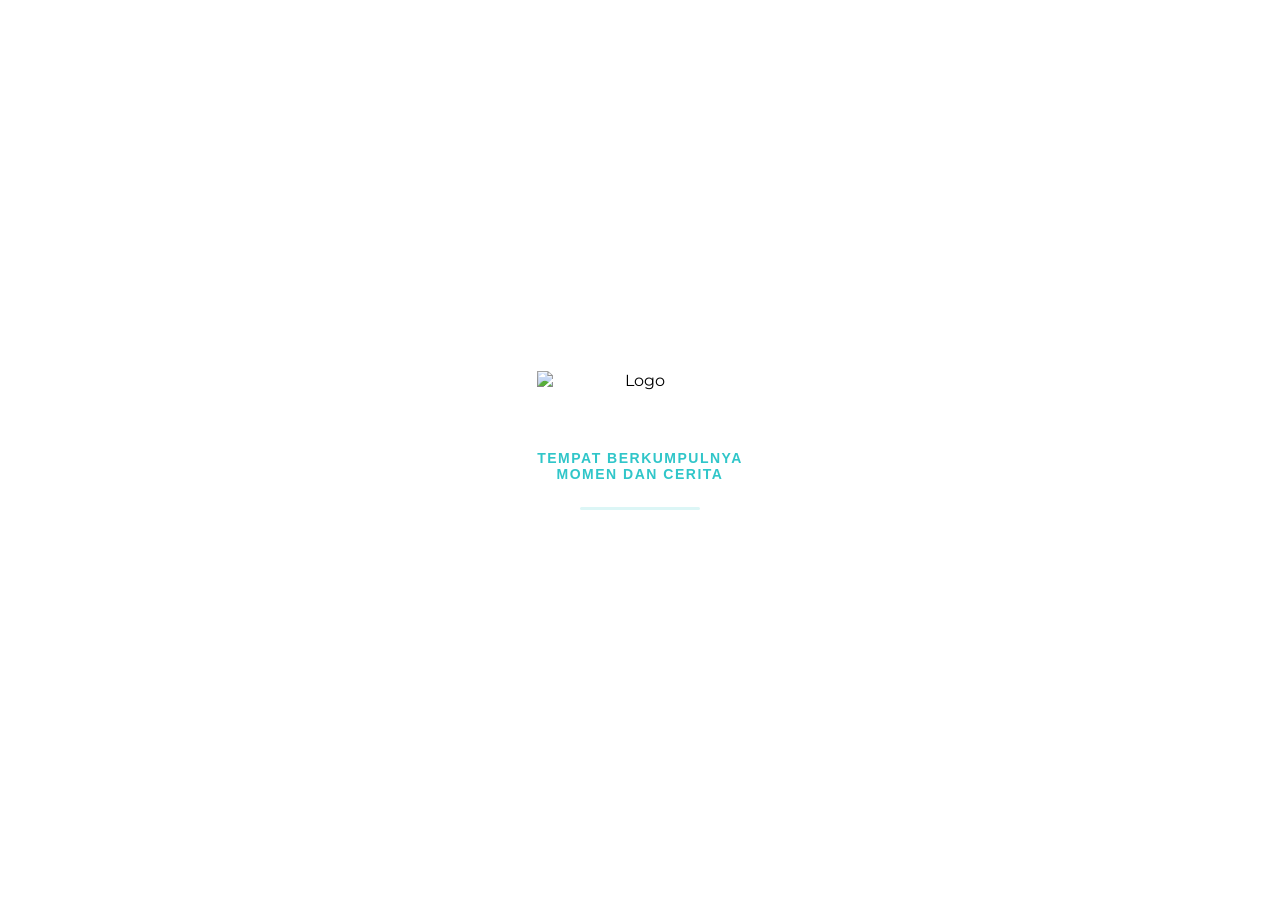
==== index.html @ 39c7d733 "Add files via upload" ====
<!DOCTYPE html>
<html lang="id">

<head>
    <meta charset="UTF-8">
    <meta name="viewport" content="width=device-width, initial-scale=1.0">
    <title>Undangan Fela & Rizki</title>

    <meta property="og:title" content="Undangan Fela & Rizki">
    <meta property="og:description" content="You're invited!">
    <meta property="og:image" content="https://res.cloudinary.com/dzuf3srww/image/upload/v1778579324/Thumbhnailfela-rizki_vogyvo.png">
    <meta property="og:image:type" content="image/png">
    <meta property="og:image:width" content="1000">
    <meta property="og:image:height" content="1000">
    <meta property="og:type" content="website">

    <link rel="preconnect" href="https://fonts.googleapis.com">
    <link rel="preconnect" href="https://fonts.gstatic.com" crossorigin>
    <link href="https://fonts.googleapis.com/css2?family=Great+Vibes&family=Montserrat:wght@300;400;500&display=swap" rel="stylesheet">
    <link rel="stylesheet" href="https://cdnjs.cloudflare.com/ajax/libs/font-awesome/6.5.1/css/all.min.css">
    <link rel="stylesheet" href="style.css">
</head>

<body>
    
    <div class="mobile-wrapper">
        <div id="page1" class="page">
    <div class="leaf leaf-top-left"></div>
    <div class="leaf leaf-top-right"></div>
    <div class="leaf leaf-bottom-left"></div>
    <div class="leaf leaf-bottom-right"></div>
    <div class="leaf leaf-side-left"></div>
    <div class="leaf leaf-side-right"></div>
    
    <div class="hero-section">
        <div class="image-overlay"></div>
        <img src="https://res.cloudinary.com/dzuf3srww/image/upload/f_auto,q_auto/v1777899580/Cover1_da0uc1.jpg" alt="Fela & Rizki" class="main-photo">
    </div>
    
    <div class="content-area">
        <p class="the-wedding">THE WEDDING OF</p>
        <h1 class="couple-name">Fela & Rizki</h1>
        <div class="guest-box">
            <p class="guest-prefix">Kepada Yth.</p>
            <h2 id="guest-name" class="guest-name">Tamu Undangan</h2>

        </div>
        <button class="btn-open" id="btn-open" onclick="bukaUndangan()">
            <span>Buka Undangan</span>
        </button>
    </div>
</div>

      <div id="page2" class="page hidden">
    <div class="inner-card">
        <div class="bunga-atas"></div>

        <div class="wedding-title">THE WEDDING OF</div>
        
        <div class="photo-circle">
            <img src="https://res.cloudinary.com/dzuf3srww/image/upload/f_auto,q_auto/v1777899566/IMG-20260503-WA0050_kv4f4k.jpg" alt="Foto Pasangan">
        </div>
        
        <h1 class="name-display">Fela & Rizki</h1>
        <p class="info-text">We invite you to celebrate our wedding</p>
        <p class="date-highlight">Minggu, 14 Juni 2026</p>
        
        <a href="https://calendar.google.com/calendar/render?action=TEMPLATE&text=Wedding+Fela+%26+Rizki&dates=20260614T090000/20260614T120000&details=Selamat+datang+di+pernikahan+Fela+%26+Rizki.+Kami+sangat+menantikan+kehadiran+Anda!" target="_blank" class="save-button">
            Save The Date
        </a>
    </div>
</div>

        
      <div id="page3" class="page hidden">
    <section class="mempelai-section">
        <div class="mempelai-container">
            
            <div class="bunga-corner-bottom"></div>
            
            <div class="mempelai-card">
                <span class="label-mempelai">The Bride</span> 
                
                <div class="image-wrapper">
                    <img src="https://res.cloudinary.com/dzuf3srww/image/upload/f_auto,q_auto/v1777899580/cewek_nbnjss.jpg" 
                         alt="Mempelai Wanita" 
                         class="profile-img cewek">
                </div>
                
                <h2 class="nama-mempelai">Fela Riski Ani</h2>
                <p class="orang-tua">
                    Putri ke-5 Bpk. Supoyo <br> 
                    & Ibu Ratmi
                </p>
            </div>

            <div class="divider-ampersand">&</div>

            <div class="mempelai-card">
                <span class="label-mempelai">The Groom</span>

                <div class="image-wrapper">
                    <img src="https://res.cloudinary.com/dzuf3srww/image/upload/f_auto,q_auto/v1777899574/Cowok_s7lxoy.jpg" 
                         alt="Mempelai Pria" 
                         class="profile-img cowok">
                </div>
                
                <h2 class="nama-mempelai">KLK. M. Susi Rizqi</h2>
                <p class="orang-tua">
                    Putra ke-5 Bpk. Raharjo <br> 
                    & Ibu Sri Sumini
                </p>
            </div>

        </div>
    </section>
</div>
<div id="page4" class="page hidden">
    <section class="quotes-section">
        <div class="quotes-container">
            
            <div class="quotes-decoration-top"></div>

            <div class="quotes-content animasi-scroll-quotes">
                <div class="basmalah">بِسْمِ اللَّهِ الرَّحْمَنِ الرَّحِيمِ</div>
                
                <p class="ayat-arab">
                    وَمِنْ آيَاتِهِ أَنْ خَلَقَ لَكُمْ مِنْ أَنْفُسِكُمْ أَزْوَاجًا لِتَسْكُنُوا إِلَيْهَا وَجَعَلَ بَيْنَكُمْ مَوَدَّةً وَرَحْمَةً ۚ إِنَّ فِي ذَٰلِكَ لَآيَاتٍ لِقَوْمٍ يَتَفَكَّرُونَ
                </p>

                <div class="divider-quotes"></div>

                <p class="arti-ayat">
                    "Dan di antara tanda-tanda (kebesaran)-Nya ialah Dia menciptakan pasangan-pasangan untukmu dari jenismu sendiri, agar kamu cenderung dan merasa tenteram kepadanya, dan Dia menjadikan di antaramu rasa kasih dan sayang. Sungguh, pada yang demikian itu benar-benar terdapat tanda-tanda (kebesaran Allah) bagi kaum yang berpikir."
                </p>

                <p class="surah-name">( QS. Ar-Rum: 21 )</p>
            </div>

            <div class="quotes-decoration-bottom"></div>
        </div>
    </section>
</div>

   <section id="page5" class="hidden">
    <div class="story-title">
        <h3>Our Journey</h3>
        <div class="divider-quotes"></div>
    </div>

    <div class="timeline">
        <div class="timeline-item left">
            <div class="timeline-content">
                <span class="story-date">The Beginning</span>
                <h4>Takdir & Perantara</h4>
                <p>Setiap pertemuan adalah bagian dari takdir. Melalui perantara teman dan keluarga, kami dipertemukan. Siapa sangka, perkenalan sederhana itu menjadi awal dari kisah cinta kami.</p>
            </div>
        </div>

        <div class="timeline-item right">
            <div class="timeline-content">
                <span class="story-date">The Space</span>
                <h4>Menata Hati</h4>
                <p>Kami pernah saling menjauh. Bukan karena hilang rasa, tapi karena ingin memperbaiki diri, menata hati, dan memastikan bahwa apa yang kami jalani bukan sekadar keinginan, melainkan kesiapan.</p>
            </div>
        </div>

        <div class="timeline-item left">
            <div class="timeline-content">
                <span class="story-date">The Reunion</span>
                <h4>Cara yang Tenang</h4>
                <p>Allah kembali mendekatkan kami dengan cara yang lebih tenang, lebih dewasa, dan lebih pasti. Kami memahami, bahwa cinta yang baik bukan yang tergesa-gesa, melainkan yang dipersiapkan dengan kesungguhan.</p>
            </div>
        </div>

        <div class="timeline-item right">
            <div class="timeline-content">
                <span class="story-date">The Commitment</span>
                <h4>Niat & Ibadah</h4>
                <p>Hari ini, kami memilih melangkah dengan niat serius. Mengikat tanggung jawab dalam janji suci. Semoga ini menjadi awal ibadah panjang dalam ridha Allah SWT hingga di akhirat kelak.</p>
            </div>
        </div>
    </div>
</section>
<section id="page6" class="hidden">
    <div class="std-card">
        
        <div class="std-top-content">
            <h3 class="std-title">Save The Date</h3>
            <div id="countdown" class="countdown-wrapper">
                <div class="timer-box">
                    <span id="days">00</span>
                    <small>Hari</small>
                </div>
                <div class="timer-box">
                    <span id="hours">00</span>
                    <small>Jam</small>
                </div>
                <div class="timer-box">
                    <span id="minutes">00</span>
                    <small>Menit</small>
                </div>
                <div class="timer-box">
                    <span id="seconds">00</span>
                    <small>Detik</small>
                </div>
            </div>
            <p class="std-date">Minggu, 14 Juni 2026</p>
        </div>

        <div class="std-photo-area">
            <div class="flower-decor f-left"></div>
            <div class="photo-border">
                <img src="https://res.cloudinary.com/dzuf3srww/image/upload/f_auto,q_auto/v1777899582/Akad_pm5vq5.jpg" alt="Wedding Photo">
            </div>
            <div class="flower-decor f-right"></div>
        </div>

        <div class="std-location">
            <h4>Akad Nikah</h4>
          <p><strong>GOR LISANA (Bpk. H. Wiryono) </strong><br>
Desa Kalibakung RT.04/RW.03, Kec.Balapulang, Kab.Tegal, Prov.Jateng</p>

<a href="https://maps.app.goo.gl/XLvAwMn6N3bp2zP89" target="_blank" class="btn-maps">
    Google Maps
</a>


        </div>

    </div>
</section>

<section id="page7" class="page hidden">
    <img src="https://res.cloudinary.com/dzuf3srww/image/upload/q_auto,f_auto/v1777904856/Bunga_daun_pojokan_h3ojpa.png" class="leaf-ornament top-right" alt="ornamen">
    <img src="https://res.cloudinary.com/dzuf3srww/image/upload/q_auto,f_auto/v1777904856/Bunga_daun_pojokan_h3ojpa.png" class="leaf-ornament bottom-left" alt="ornamen">

    <div class="gallery-container">
        <h2 class="gallery-title">Our Gallery</h2>
        
        <div class="gallery-grid">
            <div class="gallery-item">
                <img src="https://res.cloudinary.com/dzuf3srww/image/upload/f_auto,q_auto/v1777899566/IMG-20260503-WA0050_kv4f4k.jpg" alt="Foto 1">
            </div>
            <div class="gallery-item">
                <img src="https://res.cloudinary.com/dzuf3srww/image/upload/f_auto,q_auto/v1777899566/IMG-20260503-WA0043_sqkg1l.jpg" alt="Foto 2">
            </div>
            <div class="gallery-item">
                <img src="https://res.cloudinary.com/dzuf3srww/image/upload/f_auto,q_auto/v1777899568/IMG-20260503-WA0047_qhsqhp.jpg" alt="Foto 3">
            </div>
            <div class="gallery-item">
                <img src="https://res.cloudinary.com/dzuf3srww/image/upload/f_auto,q_auto/v1777899576/IMG-20260503-WA0044_nhnygq.jpg" alt="Foto 4">
            </div>
            <div class="gallery-item">
                <img src="https://res.cloudinary.com/dzuf3srww/image/upload/f_auto,q_auto/v1777899574/galeri_gwzecg.jpg" alt="Foto 5">
            </div>
            <div class="gallery-item">
                <img src="https://res.cloudinary.com/dzuf3srww/image/upload/f_auto,q_auto/v1777899570/IMG-20260503-WA0049_esy6he.jpg" alt="Foto 6">
            </div>
            <div class="gallery-item">
                <img src="https://res.cloudinary.com/dzuf3srww/image/upload/f_auto,q_auto/v1777899580/Gallery_2_ynvijr.jpg" alt="Foto 7">
            </div>
            <div class="gallery-item">
                <img src="https://res.cloudinary.com/dzuf3srww/image/upload/f_auto,q_auto/v1777899582/Akad_pm5vq5.jpg" alt="Foto 8">
            </div>
        </div>
    </div>
</section>
<!-- Halaman 8: Wedding Gift -->
<section id="page8" class="hidden"> 
    <div class="gift-container">
        <h2 class="gift-title">Wedding Gift</h2>
        <p class="gift-subtitle">Doa restu Anda merupakan karunia terindah bagi kami. Namun jika Anda ingin memberikan tanda kasih, Anda dapat mengirimkannya melalui:</p>

        <div class="gift-card animasi-gift">
            <!-- Logo Bank Mandiri -->
            <img src="https://upload.wikimedia.org/wikipedia/commons/a/ad/Bank_Mandiri_logo_2016.svg" alt="Logo Mandiri" class="bank-logo">
            
            <div class="bank-label">BANK MANDIRI</div>
            <div class="account-details">
                <!-- ID norek pastikan hanya berisi angka untuk memudahkan copy -->
                <p class="account-number" id="norek">1320021168217</p>
                <p class="account-holder">an. FELA RISKI ANI</p>
            </div>
            <button class="copy-button" onclick="copyNorek()">
                <span>Salin Nomor Rekening</span>
            </button>
        </div>
    </div>
</section>

<!-- PAGE 9: UCAPAN & DOA -->
<section id="page9" class="wish-section hidden">
    <div class="container">
        <h2 class="title" style="font-family: 'Playfair Display', serif;">Ucapan & Doa</h2>
        <p class="subtitle">Berikan doa restu Anda bagi kedua mempelai</p>

        <!-- STATISTIK KEHADIRAN -->
        <div class="wish-stats">
            <div class="stat-item animasi-scroll">
                <span id="total-pesan">0</span>
                <p>Pesan</p>
            </div>
            <div class="stat-item animasi-scroll">
                <span id="total-hadir">0</span>
                <p>Hadir</p>
            </div>
            <div class="stat-item animasi-scroll">
                <span id="total-absen">0</span>
                <p>Absen</p>
            </div>
        </div>

        <!-- FORM INPUT -->
        <div class="wish-form animasi-scroll">
            <div class="input-group">
                <input type="text" id="nama" placeholder="Nama Anda" required>
            </div>
            
            <div class="input-group">
                <select id="status-kehadiran" class="select-kehadiran">
                    <option value="" disabled selected>Konfirmasi Kehadiran</option>
                    <option value="Hadir">Hadir</option>
                    <option value="Tidak Hadir">Tidak Hadir</option>
                </select>
            </div>

            <div class="input-group">
                <textarea id="pesan" rows="4" placeholder="Tulis ucapan & doa..." required></textarea>
            </div>

            <button id="btnKirim" onclick="kirimUcapan()" class="btn-primary">
                Kirim Ucapan
            </button>
        </div>

        <!-- CONTAINER DAFTAR PESAN -->
        <div id="wish-container" class="wish-list animasi-scroll">
            <!-- Pesan dari Firebase akan di-render di sini -->
            <div class="loading">Memuat ucapan...</div>
        </div>
    </div>
</section>

<section id="page10" class="hidden">
    <div class="page-container">
        <!-- Elemen Dekoratif Atas -->
        <div class="top-ornament">
            <div class="line"></div>
            <span class="leaf-icon">❦</span>
            <div class="line"></div>
        </div>


        <!-- Frame Foto Polaroid -->
        <div class="photo-wrapper">
            <div class="photo-frame">
                <img src="https://res.cloudinary.com/dzuf3srww/image/upload/f_auto,q_auto/v1777899566/IMG-20260503-WA0050_kv4f4k.jpg" alt="Fela & Rizki">
            </div>
        </div>

        <div class="content-section">
            <h1 class="font-aesthetic title-closing">Terima Kasih</h1>
            
            <div class="message">
                <p>Merupakan suatu kehormatan dan kebahagiaan bagi kami sekeluarga, apabila Bapak/Ibu/Saudara/i berkenan hadir dan memberikan doa restu.</p>
                <p class="closing-quote">"Sampai jumpa di hari bahagia kami."</p>
            </div>

            <div class="final-signature">
                <p>Kami yang berbahagia,</p>
                <p class="couple-names">Fela & Rizki</p>
            </div>
        </div>
    </div>
</section>
<section id="page11" class="hidden">
    <div class="hero-wrapper">
        <div class="bg-slider-hero">
            <div class="bg-slide" style="background-image: url('https://res.cloudinary.com/dzuf3srww/image/upload/f_auto,q_auto/v1777899580/Cover1_da0uc1.jpg');"></div>
            <div class="bg-slide" style="background-image: url('https://res.cloudinary.com/dzuf3srww/image/upload/f_auto,q_auto/v1777899582/Akad_pm5vq5.jpg');"></div>
            <div class="bg-slide" style="background-image: url('https://res.cloudinary.com/dzuf3srww/image/upload/f_auto,q_auto/v1777899580/Gallery_2_ynvijr.jpg');"></div>
            <div class="bg-slide" style="background-image: url('https://res.cloudinary.com/dzuf3srww/image/upload/f_auto,q_auto/v1777899574/galeri_gwzecg.jpg');"></div>
            <div class="bg-slide" style="background-image: url('https://res.cloudinary.com/dzuf3srww/image/upload/f_auto,q_auto/v1777899570/IMG-20260503-WA0049_esy6he.jpg');"></div>
        </div>

        <div class="hero-overlay"></div>

        <div class="hero-content">
            <div class="logo-box-new">
                <img src="https://res.cloudinary.com/dzuf3srww/image/upload/v1778567591/2_20260419_170516_0001-removebg-preview_rxs6sb.png" alt="Ruang Temu">
            </div>

            <h1 class="brand-name">RUANG TEMU</h1>
            <p class="brand-sub">Invitation Design</p>

            <p class="brand-description">
                Ciptakan momen tak terlupakan dengan undangan digital yang elegan dan personal.
            </p>

            <div class="voucher-box" onclick="copyVoucher()">
                <small>KODE PROMO DISKON 10%</small>
                <div class="code">TEMUBAHAGIA</div>
                <p class="hint">KLIK UNTUK SALIN KODE</p>
            </div>

            <a href="https://wa.me/6285624359925?text=Assalamu%27alaikum%20Kak%2C%20saya%20tertarik%20untuk%20memesan%20undangannya.%20Bisa%20bantu%20jelaskan%20prosedur%20dan%20pricelist-nya%3F" class="cta-button" target="_blank">Pesan Undangan</a>

            <div class="social-links">
                <a href="https://www.instagram.com/ruangtemu.design" target="_blank"><i class="fa-brands fa-instagram"></i></a>
                <a href="https://www.tiktok.com/@ruangtemu.design" target="_blank"><i class="fa-brands fa-tiktok"></i></a>
                <a href="https://wa.me/6285624359925?text=Assalamu%27alaikum%20Kak%2C%20saya%20tertarik%20untuk%20memesan%20undangannya.%20Bisa%20bantu%20jelaskan%20prosedur%20dan%20pricelist-nya%3F" target="_blank"><i class="fa-brands fa-whatsapp"></i></a>
            </div>
        </div>
    </div>
</section>
<div id="preloader">
    <div class="loader-content">
        <img src="https://res.cloudinary.com/dzuf3srww/image/upload/v1778567591/2_20260419_170516_0001-removebg-preview_rxs6sb.png" alt="Logo" class="loader-logo">
        
        <p class="loader-text">Tempat berkumpulnya<br> momen dan cerita</p>
        
        <div class="loader-line"></div>
    </div>
</div>

    <video id="bg-video" playsinline preload="auto" style="display:none;" src="https://res.cloudinary.com/dzuf3srww/video/upload/f_auto,q_auto/v1778135599/Shane_Filan_-_Beautiful_In_White_Official_Video_p9xwme.mp4"></video>
    
        <!-- Pastikan type="module" karena kita pakai Firebase Import di JS -->
    <script type="module" src="script.js"></script>

    
</body>

</html>
---- style.css ----
@import url('https://fonts.googleapis.com/css2?family=Great+Vibes&family=Playfair+Display:wght@700&display=swap');

:root {
    --soft-brown: #8e7366;
    --dark-text: #5d4a41;
    --bg-color: #f9f6f2;
}

* {
    margin: 0;
    padding: 0;
    box-sizing: border-box;
}

body {
    background-color: #1a1a1a;
    font-family: 'Montserrat', sans-serif;
    display: flex;
    justify-content: center;
    /* align-items dihapus agar halaman panjang tidak terpotong di tengah */
    min-height: 100dvh; 
    overflow-x: hidden;
}

.mobile-wrapper {
    width: 100%;
    max-width: 450px;
    background-color: var(--bg-color);
    overflow-y: hidden; 
    overflow-x: hidden;
    position: relative;
    min-height: 100dvh;
}

/* Class tambahan yang dipicu JS */
.mobile-wrapper.unlocked {
    overflow-y: auto; 
}

.page {
    position: relative;
    width: 100%;
    min-height: 100dvh;
    display: flex;
    flex-direction: column;
    z-index: 10;
    background-color: var(--bg-color);
}

.hidden {
    display: none !important;
}

/* --- TATA LETAK BUNGA (FIXED POJOK) --- */

#page1::before, #page1::after, 
.content-area::before, .content-area::after {
    content: '';
    position: absolute;
    width: 160px; 
    height: 160px;
    background-image: url('https://res.cloudinary.com/dzuf3srww/image/upload/q_auto,f_auto/v1777904856/Bunga_daun_pojokan_h3ojpa.png');
    background-size: contain;
    background-repeat: no-repeat;
    z-index: 1000;
    pointer-events: none;
    opacity: 0; 
    animation-duration: 1.5s, 5s; 
    animation-timing-function: ease-out, ease-in-out;
    animation-iteration-count: 1, infinite; 
    animation-fill-mode: forwards;
}

#page1 { position: relative; }
.content-area { position: relative; }

#page1::before {
    top: -30px; left: -30px;
    transform: rotate(280deg);
    animation-name: fadeInOnly, swayTL;
}
#page1::after {
    top: -30px; right: -30px;
    transform: scaleX(-1) rotate(280deg);
    animation-name: fadeInOnly, swayTR;
}
.content-area::before {
    bottom: -30px; left: -30px;
    transform: scaleY(-1) rotate(280deg);
    animation-name: fadeInOnly, swayBL;
}
.content-area::after {
    bottom: -30px; right: -30px;
    transform: scale(-1) rotate(280deg);
    animation-name: fadeInOnly, swayBR;
}

/* --- KEYFRAME ANIMASI --- */

@keyframes fadeInOnly {
    from { opacity: 0; }
    to { opacity: 1; }
}

@keyframes swayTL {
    0%, 100% { transform: rotate(280deg); }
    50% { transform: rotate(274deg); }
}

@keyframes swayTR {
    0%, 100% { transform: scaleX(-1) rotate(280deg); }
    50% { transform: scaleX(-1) rotate(274deg); }
}

@keyframes swayBL {
    0%, 100% { transform: scaleY(-1) rotate(280deg); }
    50% { transform: scaleY(-1) rotate(274deg); }
}

@keyframes swayBR {
    0%, 100% { transform: scaleX(-1) scaleY(-1) rotate(280deg); }
    50% { transform: scaleX(-1) scaleY(-1) rotate(274deg); }
}

/* --- LAYOUT FOTO & KONTEN --- */
.hero-section {
    position: relative;
    width: 100%;
    height: 50dvh; 
    flex-shrink: 0; 
}

.main-photo {
    width: 100%;
    height: 100%;
    object-fit: cover;
    object-position: center 20%; 
}

.image-overlay {
    position: absolute;
    bottom: -2px; 
    left: 0;
    width: 100%;
    height: 40%;
    background: linear-gradient(to bottom, rgba(249,246,242,0), rgba(249,246,242,1));
    z-index: 2;
}

.content-area {
    position: relative;
    z-index: 5;
    text-align: center;
    padding: 20px;
    margin-top: -30px; 
    display: flex;
    flex-direction: column;
    align-items: center;
    justify-content: center;
    flex-grow: 1;
}

.the-wedding {
    font-size: 0.7rem;
    letter-spacing: 1px;
    color: var(--dark-text);
    margin-bottom: 19px;
    text-transform: uppercase;
}

.couple-name {
    font-family: 'Great Vibes', cursive;
    font-size: clamp(35px, 9vw, 50px);
    color: var(--soft-brown);
    margin-bottom: 20px;
    line-height: 1.2;
    text-align: center;
    width: 100%;
    position: relative;
    left: -5px;
}
.guest-box { margin-bottom: 25px; position: relative; top: 0px; }
.guest-name { 
    font-size: 1.4rem; 
    color: var(--dark-text); 
    font-weight: 600;
    position: relative;
    top: 8px;
}

/* --- TOMBOL --- */
.btn-open {
    --skala: 0.8; 
    display: inline-flex;
    align-items: center;
    gap: calc(12px * var(--skala));
    padding: calc(12px * var(--skala)) calc(35px * var(--skala));
    font-size: calc(16px * var(--skala));
    border-radius: calc(50px * var(--skala));
    background-color: #5d4a41; 
    color: #fdfdf5; 
    border: none;
    font-family: 'Montserrat', sans-serif;
    font-weight: 500;
    cursor: pointer;
    transition: all 0.3s ease;
    box-shadow: 0 8px 15px rgba(0,0,0,0.15);
    z-index: 1001;
}

.btn-open:hover {
    background-color: #4a3b34;
}

.icon-envelope {
    width: calc(24px * var(--skala));   
    height: calc(18px * var(--skala));
    color: inherit; 
}


/* --- ANIMASI TOMBOL HILANG (GANTI JADI SATU BLOK INI SAJA) --- */
.btn-open.fade-out {
    opacity: 0 !important;
    pointer-events: none !important;
    transition: opacity 0.5s ease !important;
    animation: none !important; 
}

/* --- ANIMASI MASUK --- */

@keyframes fadeInUp {
    from {
        opacity: 0;
        transform: translateY(20px);
    }
    to {
        opacity: 1;
        transform: translateY(0);
    }
}

.the-wedding {
    opacity: 0;
    animation: fadeInUp 1s ease-out 0.3s forwards;
}

.couple-name {
    opacity: 0;
    animation: fadeInUp 1s ease-out 0.6s forwards;
}

.guest-box {
    opacity: 0;
    animation: fadeInUp 1s ease-out 0.9s forwards;
}

.btn-open {
    opacity: 0;
    animation: fadeInUp 1s ease-out 1.2s forwards;
}

/* --- HALAMAN 2 --- */

#page2 {
    width: 100%;
    min-height: 100vh;
    display: flex;
    justify-content: center;
    align-items: center;
    background-color: #f4ece6; 
    padding: 20px;
}

.inner-card, .inner-card h1, .inner-card p, .photo-circle, .wedding-title, .date-highlight, .save-button {
    opacity: 0;
}

.tampilkan-animasi .inner-card { animation: fadeInUp 2s ease-out forwards; }
.tampilkan-animasi .photo-circle { animation: fadeInUp 1.5s ease-out 0.4s forwards; }
.tampilkan-animasi .wedding-title { animation: fadeInUp 1.5s ease-out 0.6s forwards; }
.tampilkan-animasi .inner-card h1 { animation: fadeInUp 1.5s ease-out 0.8s forwards; }
.tampilkan-animasi .inner-card p { animation: fadeInUp 1.5s ease-out 1.2s forwards; }
.tampilkan-animasi .date-highlight { animation: fadeInUp 1.5s ease-out 1.4s forwards; }
.tampilkan-animasi .save-button { animation: fadeInUp 1.5s ease-out 1.8s forwards; }

.inner-card {
    background-color: #fcf9f5;
    background-image: 
        radial-gradient(circle at 0% 0%, rgba(210, 180, 160, 0.2) 0%, transparent 50%),
        radial-gradient(circle at 100% 100%, rgba(210, 180, 160, 0.2) 0%, transparent 50%);
    border-radius: 20px;
    padding: 60px 25px;
    box-shadow: 0 15px 35px rgba(0, 0, 0, 0.05);
    text-align: center;
    position: relative;
    overflow: hidden;
    width: 100%;
    max-width: 350px;
    z-index: 1;
}

.inner-card h1 { 
    font-family: 'Great Vibes', cursive;
    font-size: 38px;
    font-weight: 400;
    color: #5a4a42;
    margin: 25px 0 10px 0;
}

.inner-card p {
    font-family: 'Montserrat', sans-serif;
    font-size: 13px;
    color: #8d7567;
    letter-spacing: 1px;
    margin-bottom: 20px;
}

.photo-circle {
    width: 180px;
    height: 180px;
    margin: 0 auto;
    border-radius: 50%;
    border: 1px solid #d4c1b0;
    padding: 7px;
    display: flex;
    justify-content: center;
    align-items: center;
}

.photo-circle img {
    width: 100%;
    height: 100%;
    border-radius: 50%;
    object-fit: cover;
    object-position: center 20%;
}

.wedding-title {
    font-family: 'Montserrat', sans-serif;
    font-size: 11px;
    font-weight: 500;
    color: #5a4a42;
    letter-spacing: 4px;
    text-transform: uppercase;
    margin-top: 20px;
    margin-bottom: 20px;
}

.date-highlight {
    font-family: 'Montserrat', sans-serif;
    font-size: 18px;
    font-weight: 600;
    color: #5a4a42;
    letter-spacing: 2px;
    margin: 15px 0;
    text-transform: uppercase;
    display: block;
}

.save-button {
    display: inline-block;
    background-color: #bfa895;
    color: white;
    padding: 12px 30px;
    border-radius: 30px;
    text-decoration: none;
    font-size: 12px;
    font-weight: 600;
    transition: 0.3s;
    border: none;
    cursor: pointer;
}

/* BUNGA PAGE 2 */
.bunga-atas::before, .bunga-atas::after, .inner-card::before, .inner-card::after {
    content: '';
    position: absolute;
    width: 160px;
    height: 160px;
    background-image: url('https://res.cloudinary.com/dzuf3srww/image/upload/q_auto,f_auto/v1777904856/Bunga_daun_pojokan_h3ojpa.png');
    background-size: contain;
    background-repeat: no-repeat;
    pointer-events: none;
    z-index: 20;
}

.bunga-atas::before { top: -30px; left: -40px; transform: scaleY(-1) rotate(185deg); animation: swayAtasKiri 5s infinite ease-in-out; }
.bunga-atas::after { top: -30px; right: -40px; transform: scale(-1) rotate(185deg); animation: swayAtasKanan 5s infinite ease-in-out; }
.inner-card::before { bottom: -30px; left: -40px; transform: scaleY(-1) rotate(260deg); animation: swayBawahKiri 5s infinite ease-in-out; }
.inner-card::after { bottom: -30px; right: -40px; transform: scale(-1) rotate(260deg); animation: swayBawahKanan 5s infinite ease-in-out; }

.tampilkan-animasi .bunga-atas { opacity: 1; transition: opacity 2s ease-out 0.2s; }
.bunga-atas { opacity: 0; }

@keyframes swayAtasKiri { 0%, 100% { transform: scaleY(-1) rotate(185deg); } 50% { transform: scaleY(-1) rotate(190deg) translateY(5px); } }
@keyframes swayAtasKanan { 0%, 100% { transform: scale(-1) rotate(185deg); } 50% { transform: scale(-1) rotate(190deg) translateY(5px); } }
@keyframes swayBawahKiri { 0%, 100% { transform: scaleY(-1) rotate(260deg); } 50% { transform: scaleY(-1) rotate(265deg) translateY(-5px); } }
@keyframes swayBawahKanan { 0%, 100% { transform: scale(-1) rotate(260deg); } 50% { transform: scale(-1) rotate(265deg) translateY(-5px); } }
/* --- HALAMAN 3 --- */

#page3 {
    position: relative;
    width: 100%;
    min-height: 100dvh;
    display: flex;
    flex-direction: column;
    background-color: #fdfaf7;
    z-index: 5;
    overflow: visible;
}


.mempelai-section {
    width: 100%;
    padding: 60px 20px 40px;
    display: flex;
    justify-content: center;
    align-items: flex-start;
}
.label-mempelai {
    font-family: 'Great Vibes', cursive;
    /* Menggunakan Deep Mocha agar elegan dan menyatu dengan tema */
    color: #5d4a41;
    text-shadow: none;
    font-size: 2.2rem;
    font-weight: 400;
    text-align: center;
    display: block;
    width: 100%;
    margin: 15px auto 0px auto;
    /* Margin bawah dinolkan supaya lebih rapat dengan nama */
    letter-spacing: 1px;
}
.mempelai-card {
    display: flex;
    flex-direction: column;
    align-items: center;
    text-align: center;
}

/* --- WADAH HALAMAN 3 --- */
.mempelai-container {
    background: #ffffff; /* Ini yang membuat wadah putih muncul */
    padding: 50px 25px;
    border-radius: 30px;
    width: 100%;
    max-width: 400px;
    text-align: center;
    /* Shadow agar terlihat melayang di atas background krem */
    box-shadow: 0 10px 30px rgba(166, 139, 119, 0.08); 
    border: 1px solid rgba(166, 139, 119, 0.12);
    position: relative;
    margin: 0 auto;
    overflow: visible !important; /* Penting agar bunga pojok tidak terpotong */
}
 
/* Memastikan elemen di dalamnya tidak meluber */
.mempelai-section {
    width: 100%;
    padding: 40px 20px;
    display: flex;
    justify-content: center;
    align-items: center;
    background-color: #fdfaf7; /* Warna dasar halaman */
}

/* Tambahan: Styling untuk Icon Instagram jika kamu pakai FontAwesome */
.social-icon {
    color: #8e7366;
    font-size: 1.2rem;
    text-decoration: none;
    margin-top: 5px;
    transition: 0.3s;
    display: inline-block;
}

.social-icon:hover {
    color: #5d4a41;
}

.image-wrapper {
    position: relative;
    width: 240px;
    height: 320px;
    margin: 30px auto;
    padding: 10px;
    border: 2px solid #d4b99a;
    border-radius: 120px 120px 25px 25px;
    z-index: 2;
    background: white;
}

.profile-img {
    width: 100% !important;
    height: 100% !important;
    object-fit: cover !important;
    border-radius: 110px 110px 20px 20px;
    border: 4px solid white;
    box-shadow: 0 5px 15px rgba(0, 0, 0, 0.1);
    display: block;
}

.profile-img.cewek { object-position: center 10% !important; }
.profile-img.cowok { object-position: center 20% !important; }

.nama-mempelai {
    font-family: 'Cinzel', serif;
    font-size: 1.5rem;
    font-weight: 700;
    color: #8e7366;
    letter-spacing: 3px;
    /* Jarak antar huruf diperlebar agar terlihat mahal */
    text-align: center;
}
.orang-tua {
    font-family: 'Montserrat', sans-serif;
    font-size: 0.9rem;
    color: #7a6a5e;
    line-height: 1.5;
    margin-bottom: 20px;
    text-align: center;
}

.divider-ampersand {
    font-family: 'Great Vibes', cursive;
    font-size: 2.5rem;
    color: #a68b77;
    margin: 40px 0;
    text-align: center;
}

.image-wrapper::before {
    content: "";
    position: absolute;
    right: -35px;
    bottom: -15px;
    width: 130px;
    height: 130px;
    background-image: url('https://www.transparentpng.com/download/watercolor-flower/dry-flower-element-png-I9z8K1.png');
    background-size: contain;
    background-repeat: no-repeat;
    z-index: 3;
}

.mempelai-container::after {
    content: "";
    position: absolute;
    top: -20px;
    right: -20px;
    width: 150px;
    height: 150px;
    background-image: url('https://www.transparentpng.com/download/watercolor-flower/boho-dry-flower-decoration-png-V2J7mN.png');
    background-size: contain;
    background-repeat: no-repeat;
    opacity: 0.3;
    pointer-events: none;
}

/* --- DEKORASI 4 BUNGA POJOK PAGE 3 --- */

/* Base setup untuk semua bunga di sudut container */
.mempelai-container::before,
.mempelai-container::after,
.bunga-corner-bottom::before,
.bunga-corner-bottom::after {
    content: '';
    position: absolute;
    width: 150px;
    /* Ukuran bunga */
    height: 150px;
    background-image: url('https://res.cloudinary.com/dzuf3srww/image/upload/q_auto,f_auto/v1777904856/Bunga_daun_pojokan_h3ojpa.png');
    background-size: contain;
    background-repeat: no-repeat;
    pointer-events: none;
    z-index: 20;
    opacity: 1 !important;
}

/* --- SUDUT ATAS --- */
/* Pojok Kiri Atas */
.mempelai-container::before {
    top: -35px;
    left: -35px;
    transform: scaleY(-1) rotate(185deg);
    animation: swayAtasKiri 5s infinite ease-in-out;
}

/* Pojok Kanan Atas */
.mempelai-container::after {
    top: -35px;
    right: -35px;
    transform: scale(-1) rotate(185deg);
    animation: swayAtasKanan 5s infinite ease-in-out;
    background-image: url('https://res.cloudinary.com/dzuf3srww/image/upload/q_auto,f_auto/v1777904856/Bunga_daun_pojokan_h3ojpa.png') !important;
}

/* --- SUDUT BAWAH --- */
.bunga-corner-bottom {
    position: absolute;
    bottom: 0;
    left: 0;
    width: 100%;
    height: 100%;
    pointer-events: none;
}

/* Pojok Kiri Bawah */
.bunga-corner-bottom::before {
    bottom: -35px;
    left: -35px;
    transform: scaleY(-1) rotate(260deg);
    animation: swayBawahKiri 5s infinite ease-in-out;
}

/* Pojok Kanan Bawah */
.bunga-corner-bottom::after {
    bottom: -35px;
    right: -35px;
    transform: scale(-1) rotate(260deg);
    animation: swayBawahKanan 5s infinite ease-in-out;
}

/* --- MEMASTIKAN CONTAINER OVERFLOW VISIBLE --- */
.mempelai-container {
    overflow: visible !important;
}

.mempelai-section {
    overflow: visible !important;
}
/* --- ANIMASI SIDE SLIDE (PER ELEMEN) --- */

/* 1. Kondisi Awal (Wanita dari Kiri) */
.mempelai-card:first-of-type {
    opacity: 0;
    transform: translateX(-80px);
    transition: all 1.5s cubic-bezier(0.22, 1, 0.36, 1);
}

/* 2. Kondisi Awal (Pria dari Kanan) */
.mempelai-card:last-of-type {
    opacity: 0;
    transform: translateX(80px);
    transition: all 1.5s cubic-bezier(0.22, 1, 0.36, 1);
}

/* 3. Kondisi Awal (Divider Ampersand) */
.divider-ampersand {
    opacity: 0;
    transform: scale(0.5);
    transition: all 1.2s ease-out;
}

/* --- STATE MUNCUL (Saat JS menempelkan class .muncul) --- */
.mempelai-card.muncul,
.divider-ampersand.muncul {
    opacity: 1;
    transform: translate(0) scale(1);
}

/* --- ANIMASI ISI KARTU (Berurutan setelah kartu muncul) --- */
.label-mempelai, .image-wrapper, .nama-mempelai, .orang-tua {
    opacity: 0;
    transform: translateY(20px);
    transition: all 1s ease-out;
}

/* Saat kartu bapaknya muncul, anaknya ikut muncul berurutan */
.mempelai-card.muncul .label-mempelai { opacity: 1; transform: translateY(0); transition-delay: 0.4s; }
.mempelai-card.muncul .image-wrapper   { opacity: 1; transform: translateY(0); transition-delay: 0.7s; }
.mempelai-card.muncul .nama-mempelai   { opacity: 1; transform: translateY(0); transition-delay: 1.0s; }
.mempelai-card.muncul .orang-tua      { opacity: 1; transform: translateY(0); transition-delay: 1.3s; }

/* --- HALAMAN 4: QUOTES --- */
#page4 {
    position: relative;
    width: 100%;
    min-height: 100dvh;
    display: flex;
    align-items: center;
    justify-content: center;
    background-color: #fdfaf7;
    padding: 100px 20px;
    z-index: 5;
    overflow: hidden;
}



.quotes-container {
    background: #ffffff;
    padding: 60px 30px 50px 30px; 
    border-radius: 30px;
    width: 100%;
    max-width: 380px;
    text-align: center;
    box-shadow: 0 15px 35px rgba(166, 139, 119, 0.08);
    border: 1px solid rgba(166, 139, 119, 0.12);
    position: relative;
    
    /* URUTAN 2: Kotak Quotes muncul sedikit terlambat */
    opacity: 0;
    transform: translateY(30px);
    transition: all 1.2s ease-out 0.5s; /* Delay 0.5 detik */
}

#page4.muncul .quotes-container {
    opacity: 1;
    transform: translateY(0);
}

/* Base Style Bunga */
.quotes-container::before,
.quotes-container::after {
    content: '';
    position: absolute;
    left: 50%;
    width: 120px;
    height: 120px;
    background-image: url('https://res.cloudinary.com/dzuf3srww/image/upload/q_auto,f_auto/v1777904856/Bunga_daun_pojokan_h3ojpa.png');
    background-size: contain;
    background-repeat: no-repeat;
    opacity: 0;
    z-index: 2;
}

/* URUTAN 1: Bunga Atas (Muncul paling pertama) */
.quotes-container::before {
    top: -40px;
    transform: translateX(-50%) scale(1) rotate(315deg);
    transition: opacity 1s ease 0.2s; /* Delay cuma 0.2 detik */
}

/* URUTAN 3: Bunga Bawah (Muncul paling terakhir) */
.quotes-container::after {
    bottom: -45px;
    transform: translateX(-50%) rotate(135deg) scale(1);
    transition: opacity 1s ease 1.2s; /* Delay 1.2 detik */
}

/* Trigger Animasi Sway & Fade In */
#page4.muncul .quotes-container::before {
    opacity: 0.85;
    animation: swayAtas 4s ease-in-out infinite;
}

#page4.muncul .quotes-container::after {
    opacity: 0.85;
    animation: swayBawah 4s ease-in-out infinite;
}

/* Keyframes Sway */
@keyframes swayAtas {
    0%, 100% { transform: translateX(-50%) rotate(315deg) scale(1); }
    50% { transform: translateX(-52%) rotate(310deg) scale(1.02); }
}

@keyframes swayBawah {
    0%, 100% { transform: translateX(-50%) rotate(135deg) scale(1); }
    50% { transform: translateX(-48%) rotate(140deg) scale(1.02); }
}

/* Font Styling */
.basmalah { font-family: 'Amiri', serif; font-size: 1.4rem; color: #a68b77; margin-bottom: 15px; }
.ayat-arab { font-family: 'Amiri', serif; font-size: 1.25rem; line-height: 2.2; color: #5d4a41; margin-bottom: 20px; direction: rtl; }
.divider-quotes { width: 40px; height: 1px; background-color: #d4b99a; margin: 15px auto; opacity: 0.6; }
.arti-ayat { font-family: 'Montserrat', sans-serif; font-size: 0.8rem; font-style: italic; color: #8e7366; line-height: 1.8; margin-bottom: 12px; }
.surah-name { font-family: 'Cinzel', serif; font-size: 0.7rem; font-weight: 700; color: #a68b77; letter-spacing: 2px; text-transform: uppercase; }

/* --- HALAMAN 5: LOVE STORY --- */
#page5 {
    position: relative;
    width: 100%;
    min-height: 100dvh;
    background-color: #fdfaf7;
    padding: 20px 20px 20px 20px;
    z-index: 5;
    overflow: hidden; /* Mencegah horizontal scroll saat animasi */
}

/* Status awal Page 5 sebelum muncul */
#page5.hidden {
    display: none;
}

.story-title {
    text-align: center;
    margin-bottom: 60px;
    opacity: 0;
    transform: translateY(30px);
    transition: all 1s ease;
}

/* Trigger saat page5 mendapat class 'muncul' dari Observer */
#page5.muncul .story-title {
    opacity: 1;
    transform: translateY(0);
}

.story-title h3 {
    font-family: 'Cinzel', serif;
    font-size: 1.4rem;
    color: #8e7366;
    letter-spacing: 4px;
    text-transform: uppercase;
    margin-bottom: 10px;
}

/* Garis Tengah Timeline */
.timeline {
    position: relative;
    max-width: 600px;
    margin: 0 auto;
}

.timeline::after {
    content: '';
    position: absolute;
    width: 1px;
    background: linear-gradient(to bottom, transparent, #d4b99a 10%, #d4b99a 90%, transparent);
    top: 0;
    bottom: 0;
    left: 50%;
    transform: translateX(-50%);
}

/* Base Style Item */
.timeline-item {
    padding: 20px 30px;
    position: relative;
    width: 50%;
    opacity: 0;
    /* Transisi smooth menggunakan cubic-bezier */
    transition: all 1s cubic-bezier(0.22, 1, 0.36, 1);
}

/* Arah Animasi Berbeda (Kiri & Kanan) */
.timeline-item.left { 
    left: 0; 
    transform: translateX(-50px); 
    text-align: right;
}
.timeline-item.right { 
    left: 50%; 
    transform: translateX(50px); 
    text-align: left;
}

/* Munculkan Item saat class 'muncul' ditambahkan oleh JS */
.timeline-item.muncul {
    opacity: 1 !important;
    transform: translateX(0) !important;
}

/* Titik Tengah (Bulatan) */
.timeline-item::after {
    content: '';
    position: absolute;
    width: 12px;
    height: 12px;
    background-color: #fdfaf7;
    border: 2px solid #d4b99a;
    top: 35px; /* Sesuaikan dengan posisi konten */
    border-radius: 50%;
    z-index: 2;
}

/* Posisi Bulatan: Item Kiri di Kanan, Item Kanan di Kiri */
.timeline-item.left::after {
    right: -6px;
}
.timeline-item.right::after {
    left: -6px;
}

/* Content Box */
.timeline-content {
    padding: 20px;
    background: #ffffff;
    border-radius: 20px;
    box-shadow: 0 10px 25px rgba(166, 139, 119, 0.05);
    border: 1px solid rgba(166, 139, 119, 0.1);
}

.story-date {
    font-family: 'Montserrat', sans-serif;
    font-size: 0.65rem;
    font-weight: 700;
    color: #a68b77;
    text-transform: uppercase;
    letter-spacing: 1px;
    margin-bottom: 5px;
    display: block;
}

.timeline-content h4 {
    font-family: 'Cinzel', serif;
    font-size: 0.85rem;
    color: #5d4a41;
    margin-bottom: 8px;
}

.timeline-content p {
    font-family: 'Montserrat', sans-serif;
    font-size: 0.75rem;
    color: #7a6a5e;
    line-height: 1.7;
    margin: 0;
}

/* --- Responsive (Mobile View) --- */
@media screen and (max-width: 600px) {
    .timeline::after { 
        left: 20px; 
        transform: none;
    }
    
    .timeline-item { 
        width: 100%; 
        padding-left: 45px; 
        padding-right: 10px; 
        left: 0 !important; /* Paksa ke kiri */
        text-align: left !important;
        transform: translateY(30px); /* Animasi dari bawah ke atas di mobile lebih cantik */
    }

    .timeline-item.left {
        transform: translateY(30px);
    }

    .timeline-item.right {
        transform: translateY(30px);
    }

    /* Titik dipindah ke kiri semua sesuai garis */
    .timeline-item::after { 
        left: 14px !important; 
        right: auto !important;
    }
    
    .timeline-item.muncul {
        transform: translateY(0) !important;
    }
}
/* --- RESET & CONTAINER --- */
#page6 {
    padding: 60px 15px;
    background-color: #fdfaf7;
    display: flex;
    justify-content: center;
}

.std-card {
    background: white;
    width: 100%;
    max-width: 360px;
    border-radius: 25px;
    padding: 40px 20px;
    box-shadow: 0 10px 30px rgba(142, 115, 102, 0.1);
    text-align: center;
    position: relative;
    border: 1px solid rgba(212, 185, 154, 0.2);
}

/* --- JUDUL & TIMER --- */
.std-title {
    font-family: 'Cinzel', serif;
    color: #8e7366;
    font-size: 1.5rem;
    letter-spacing: 2px;
    margin-bottom: 20px;
}

.countdown-wrapper {
    display: flex;
    justify-content: center;
    gap: 8px;
    margin-bottom: 15px;
}

.timer-box {
    background: #fdfaf7;
    border: 1px solid #eee;
    padding: 8px;
    min-width: 60px;
    border-radius: 10px;
}

.timer-box span {
    display: block;
    font-weight: bold;
    color: #8e7366;
    font-size: 1.1rem;
}

.std-date {
    font-size: 0.9rem;
    font-weight: 600;
    color: #a68b77;
    margin-bottom: 30px;
}

/* --- FOTO & BUNGA --- */
.std-photo-area {
    position: relative;
    margin: 20px auto 40px;
    width: 200px; /* Ukuran foto lebih kecil agar bunga muat */
}

.photo-border {
    border: 8px solid #fff;
    box-shadow: 0 5px 20px rgba(0,0,0,0.1);
    border-radius: 100px 100px 10px 10px; /* Bentuk Kubah */
    overflow: hidden;
    position: relative;
    z-index: 2;
}

.photo-border img {
    width: 100%;
    display: block;
}

.flower-decor {
    position: absolute;
    width: 100px;
    height: 100px;
    background-image: url('https://res.cloudinary.com/dzuf3srww/image/upload/v1777899582/bunga-undangan.png');
    background-size: contain;
    background-repeat: no-repeat;
    z-index: 3;
}

.f-left {
    top: -20px;
    left: -50px;
    transform: rotate(-15deg);
}

.f-right {
    bottom: -20px;
    right: -50px;
    transform: rotate(160deg);
}

/* --- LOKASI --- */
.std-location h4 {
    font-family: 'Cinzel', serif;
    color: #5d4a41;
    margin-bottom: 10px;
}

.std-location p {
    font-size: 0.8rem;
    color: #7a6a5e;
    line-height: 1.6;
}

.btn-maps {
    display: inline-block;
    margin-top: 20px;
    padding: 10px 30px;
    background: #8e7366;
    color: white !important;
    text-decoration: none;
    border-radius: 20px;
    font-size: 0.8rem;
    font-weight: 600;
}

/* Animasi sederhana */
/* --- ANIMASI POP-UP SLOW MOTION --- */

/* 1. Kondisi Awal: Kecil dan Hilang */
.std-title, 
.timer-box, 
.std-date,
.std-location h4,
.std-location p,
.btn-maps {
    opacity: 0;
    transform: scale(0.5); /* Mulai dari setengah ukuran */
    /* Durasi ditambah jadi 1.5 detik agar lebih lambat */
    transition: all 1.5s cubic-bezier(0.22, 1, 0.36, 1); 
}

/* 2. Animasi Judul & Tanggal (Sangat Halus) */
#page6.muncul .std-title {
    opacity: 1;
    transform: scale(1);
    transition-delay: 0.3s;
}

#page6.muncul .std-date {
    opacity: 1;
    transform: scale(1);
    transition-delay: 0.6s; 
}

/* 3. Animasi Countdown (Muncul Bergantian Pelan-pelan) */
/* Jeda antar kotak dibuat 0.3 detik agar transisinya mengalir pelan */
#page6.muncul .timer-box:nth-child(1) { opacity: 1; transform: scale(1); transition-delay: 0.9s; }
#page6.muncul .timer-box:nth-child(2) { opacity: 1; transform: scale(1); transition-delay: 1.2s; }
#page6.muncul .timer-box:nth-child(3) { opacity: 1; transform: scale(1); transition-delay: 1.5s; }
#page6.muncul .timer-box:nth-child(4) { opacity: 1; transform: scale(1); transition-delay: 1.8s; }

/* 4. Bagian Lokasi & Tombol (Paling Terakhir Muncul) */
#page6.muncul .std-location h4 { opacity: 1; transform: scale(1); transition-delay: 2.1s; }
#page6.muncul .std-location p  { opacity: 1; transform: scale(1); transition-delay: 2.3s; }
#page6.muncul .btn-maps        { opacity: 1; transform: scale(1); transition-delay: 2.6s; }

/* Bunga muncul dengan gerakan sangat lambat di akhir */
.f-left, .f-right {
    opacity: 0;
    transform: scale(0);
    transition: all 2s cubic-bezier(0.22, 1, 0.36, 1) 2.8s;
}

#page6.muncul .f-left { opacity: 1; transform: scale(1) rotate(-15deg); }
#page6.muncul .f-right { opacity: 1; transform: scale(1) rotate(160deg); }

/* Card Utama muncul perlahan */
.std-card {
    opacity: 0;
    transition: opacity 2s ease;
}

#page6.muncul .std-card {
    opacity: 1;
}

/* --- HALAMAN 7: OUR GALLERY --- */
#page7 {
    padding: 100px 10px; 
    background-color: #fdfaf7;
    position: relative;
    overflow: hidden;
    display: flex;
    flex-direction: column;
    align-items: center;
}

.gallery-container {
    width: 100%;
    max-width: 600px; 
    z-index: 5;
    position: relative;
}

.gallery-title {
    font-family: 'Cinzel', serif;
    font-size: 1.5rem;
    color: #8e7366;
    text-align: center;
    letter-spacing: 2px;
    text-transform: uppercase;
    margin-bottom: 30px;
    margin-top: 0px;
}

.gallery-grid {
    display: grid;
    grid-template-columns: repeat(2, 1fr); 
    gap: 15px;
}

/* --- PERBAIKAN POSISI GAMBAR SESUAI FOTO --- */

/* Gambar 1 (Paling Atas) */
.gallery-item:nth-child(1) {
    grid-column: span 2;
    aspect-ratio: 16 / 10; 
}
.gallery-item:nth-child(1) img {
    object-fit: cover;
    object-position: 30% 30%; /* Fokus atas: Kepala aman */
}

/* Gambar 2, 3, 5 (Tengah) - Tetap berkelompok */
.gallery-item:nth-child(2),
.gallery-item:nth-child(3),
.gallery-item:nth-child(5) {
    aspect-ratio: 1 / 1.1; 
}

/* Gambar 4 - Sekarang terpisah agar bisa diatur khusus */
.gallery-item:nth-child(4) {
    aspect-ratio: 1 / 1.1; /* Sesuaikan rasio jika perlu */
}
.gallery-item:nth-child(4) img {
    object-fit: cover;
    /* Silakan ubah nilai di bawah ini untuk mengatur fokusnya */
    object-position: 0% 0%; 
}

/* Gambar 6 (Paling Bawah) */
.gallery-item:nth-child(6) {
    grid-column: span 2;
    aspect-ratio: 16 / 9; 
}
.gallery-item:nth-child(6) img {
    object-fit: cover;
    object-position: 10% 42%; /* Fokus atas: Kepala aman */
}

/* --- ANIMASI FOTO: SLIDE UP REVEAL --- */
.gallery-item {
    overflow: hidden;
    border-radius: 20px;
    background: #fff;
    box-shadow: 0 10px 30px rgba(166, 139, 119, 0.2);
    border: 1px solid rgba(166, 139, 119, 0.2);
    
    /* Keadaan awal: Transparan dan Bergeser ke Bawah (30px) */
    opacity: 0;
    transform: translateY(30px);
    
    /* Transisi menggunakan cubic-bezier agar pergerakan naiknya terlihat halus/premium */
    transition: opacity 1s ease-out, transform 1s cubic-bezier(0.22, 1, 0.36, 1);
    z-index: 10;
}

.gallery-item.muncul {
    /* Keadaan akhir: Muncul penuh dan Kembali ke posisi asli */
    opacity: 1 !important;
    transform: translateY(0) !important;
}

/* Jeda muncul foto (Staggered) agar mengalir satu per satu */
.gallery-item:nth-child(1) { transition-delay: 0.1s; }
.gallery-item:nth-child(2) { transition-delay: 0.3s; }
.gallery-item:nth-child(3) { transition-delay: 0.5s; }
.gallery-item:nth-child(4) { transition-delay: 0.7s; }
.gallery-item:nth-child(5) { transition-delay: 0.9s; }
.gallery-item:nth-child(6) { transition-delay: 1.1s; }

.gallery-item img {
    width: 100%;
    height: 100%;
    object-fit: cover;
    display: block;
}


/* --- ANIMASI GOYANG DAUN MELAMBAI HALUS --- */
@keyframes wavingTop {
    0% { transform: translateX(-50%) translateY(0) rotate(315deg) scale(1); }
    50% { transform: translateX(-48%) translateY(5px) rotate(320deg) scale(1.05); }
    100% { transform: translateX(-50%) translateY(0) rotate(315deg) scale(1); }
}

@keyframes wavingBottom {
    0% { transform: translateX(-50%) translateY(0) rotate(135deg) scale(1); }
    50% { transform: translateX(-52%) translateY(-5px) rotate(130deg) scale(1.05); }
    100% { transform: translateX(-50%) translateY(0) rotate(135deg) scale(1); }
}

.leaf-ornament {
    position: absolute;
    width: 120px; 
    opacity: 1 !important; 
    filter: drop-shadow(0 5px 15px rgba(0,0,0,0.1));
    pointer-events: none;
    z-index: 1;
    transform-origin: center; 
}

.top-right {
    top: 10px;
    left: 50%;
    animation: wavingTop 6s ease-in-out infinite;
}

.bottom-left {
    bottom: 10px;
    left: 50%;
    animation: wavingBottom 7s ease-in-out infinite;
}

.mobile-wrapper {
    max-width: 600px !important; 
}


/* --- HALAMAN 8: WEDDING GIFT --- */
#page8 {
    padding: 100px 20px;
    background-color: #fdfaf7;
    display: flex;
    justify-content: center;
    align-items: center;
}

.gift-container {
    max-width: 500px;
    width: 100%;
    text-align: center;
}

.gift-title {
    font-family: 'Cinzel', serif;
    font-size: 1.5rem;
    color: #8e7366;
    letter-spacing: 2px;
    text-transform: uppercase;
    margin-bottom: 15px;
}

.gift-subtitle {
    font-size: 0.9rem;
    color: #a68b77;
    line-height: 1.6;
    margin-bottom: 40px;
}

.gift-card {
    background: #ffffff;
    padding: 40px 30px;
    border-radius: 25px;
    box-shadow: 0 15px 35px rgba(166, 139, 119, 0.12);
    border: 1px solid rgba(166, 139, 119, 0.15);
    position: relative;
    overflow: hidden;
}
/* --- Styling Logo Bank di Page 8 --- */
.bank-logo {
    width: 140px;          /* Lebar logo Mandiri agar proporsional */
    height: auto;
    margin: 0 auto 20px;   /* Tengah secara horizontal dan beri jarak ke bawah */
    display: block;        /* Wajib agar margin auto bekerja */
    
    /* Opsional: Jika ingin logo lebih menyatu dengan tema earth-tone, 
       bisa gunakan grayscale atau sepia. Hapus baris ini jika ingin warna asli */
    filter: drop-shadow(0 4px 6px rgba(0,0,0,0.05)); 
    
    transition: transform 0.3s ease;
}

/* Sedikit efek hover agar interaktif */
.bank-logo:hover {
    transform: scale(1.05);
}

/* Penyesuaian ukuran logo di layar HP kecil */
@media (max-width: 480px) {
    .bank-logo {
        width: 110px;      /* Sedikit lebih kecil di HP agar tidak penuh */
        margin-bottom: 15px;
    }
}


.bank-label {
    font-family: 'Cinzel', serif;
    font-size: 1rem;
    color: #8e7366;
    margin-bottom: 20px;
    letter-spacing: 1px;
}

.account-details {
    margin-bottom: 25px;
}

.account-number {
    font-size: 1.4rem;
    font-weight: 600;
    color: #5d4a41;
    margin-bottom: 8px;
    letter-spacing: 1px;
}

.account-holder {
    font-size: 1rem;
    color: #8e7366;
    text-transform: uppercase;
}

.copy-button {
    background-color: #8e7366;
    color: #fff;
    border: none;
    padding: 12px 30px;
    border-radius: 50px;
    font-size: 0.85rem;
    cursor: pointer;
    transition: all 0.3s ease;
    box-shadow: 0 5px 15px rgba(142, 115, 102, 0.3);
}

.copy-button:hover {
    background-color: #a68b77;
    transform: translateY(-2px);
    box-shadow: 0 8px 20px rgba(142, 115, 102, 0.4);
}

.copy-button:active {
    transform: translateY(0);
}

/* --- Tambahan untuk Animasi Muncul --- */
.gift-card {
    opacity: 0;
    transform: translateY(30px); /* Sedikit naik ke atas saat muncul */
    transition: all 1.2s cubic-bezier(0.22, 1, 0.36, 1);
}

/* Saat terkena scroll (Intersection Observer aktif) */
.gift-card.muncul {
    opacity: 1 !important;
    transform: translateY(0) !important;
}

/* Tambahan: Efek saat tombol diklik (feedback visual) */
.copy-button:active {
    transform: scale(0.95);
    background-color: #7a6358;
}

/* Memastikan teks subtitle tidak terlalu lebar di layar HP */
@media (max-width: 480px) {
    .gift-subtitle {
        padding: 0 15px;
        font-size: 0.85rem;
    }
    .account-number {
        font-size: 1.2rem;
    }
}

 /* Halaman 9 */ 
 .wish-section {
    padding: 60px 20px;
    background-color: #f9f6f2; /* Warna krem lembut */
    text-align: center;
}
/* Penataan Section Utama */
.wish-section {
    padding: 80px 20px; /* Memberi ruang atas dan bawah */
    background-color: #fcfaf7; /* Warna background krem sangat muda agar hangat */
    text-align: center;
}

/* Container untuk menjaga lebar konten */
.container {
    max-width: 800px;
    margin: 0 auto;
}

/* Styling Judul (H2) */
.title {
    font-size: 2.5rem;
    color: #b89150; /* Warna emas muted yang elegan */
    margin-bottom: 10px;
    letter-spacing: 1px;
    font-weight: 700;
}

/* Styling Subtitle (P) */
.subtitle {
    font-family: 'Assistant', sans-serif; /* Font sans-serif agar mudah dibaca */
    font-size: 1.1rem;
    color: #666; /* Warna abu-abu gelap agar kontrasnya pas */
    margin-bottom: 40px; /* Jarak ke konten di bawahnya (misal form/list) */
    font-style: italic;
}

/* Efek Responsif untuk Layar Kecil (HP) */
@media (max-width: 768px) {
    .wish-section {
        padding: 50px 15px;
    }
    
    .title {
        font-size: 2rem;
    }
}


.wish-form {
    max-width: 500px;
    margin: 0 auto 40px;
    background: white;
    padding: 25px;
    border-radius: 15px;
    box-shadow: 0 5px 15px rgba(0,0,0,0.05);
}

.wish-form input, .wish-form textarea {
    width: 100%;
    padding: 12px;
    margin-bottom: 15px;
    border: 1px solid #ddd;
    border-radius: 8px;
    font-family: 'Segoe UI', sans-serif;
}

.wish-form button {
    background-color: #d4a373; /* Warna gold/brown */
    color: white;
    border: none;
    padding: 10px 25px;
    border-radius: 20px;
    cursor: pointer;
    transition: 0.3s;
}

.wish-form button:hover {
    background-color: #bc8a5f;
}

.wish-list {
    max-width: 600px;
    margin: 0 auto;
    max-height: 400px;
    overflow-y: auto;
    text-align: left;
    padding: 10px;
}

.wish-item {
    background: white;
    padding: 15px;
    border-radius: 10px;
    margin-bottom: 15px;
    border-left: 5px solid #d4a373;
}

.wish-item h4 {
    margin: 0 0 5px 0;
    color: #333;
    font-size: 1.1em;
}

.wish-item p {
    margin: 0;
    color: #666;
    font-size: 0.95em;
    line-height: 1.4;
}
/* Statistik */
.wish-stats {
    display: flex;
    justify-content: center;
    gap: 20px;
    margin-bottom: 30px;
}

.stat-item {
    background: #fff;
    padding: 10px 20px;
    border-radius: 12px;
    box-shadow: 0 4px 10px rgba(0,0,0,0.05);
    min-width: 80px;
}

.stat-item span {
    display: block;
    font-weight: bold;
    font-size: 1.5em;
    color: #d4a373;
}

.stat-item p {
    margin: 0;
    font-size: 0.8em;
    color: #888;
}

/* Form Styling */
.select-kehadiran {
    width: 100%;
    padding: 12px;
    margin-bottom: 15px;
    border: 1px solid #ddd;
    border-radius: 8px;
    background-color: white;
    font-family: inherit;
}

/* Label Hadir/Tidak Hadir di Nama */
.badge-status {
    font-size: 0.7em;
    padding: 3px 8px;
    border-radius: 20px;
    margin-left: 8px;
    font-weight: normal;
}

.badge-hadir {
    background-color: #e8f5e9;
    color: #2e7d32;
}

.badge-absen {
    background-color: #ffebee;
    color: #c62828;
}

/* Animasi muncul (untuk observer) */
#page9 {
    transition: all 1s ease-out;
    opacity: 0;
    transform: translateY(30px);
}

#page9.muncul {
    opacity: 1;
    transform: translateY(0);
}

/* --- WADAH SCROLL PESAN (WISH LIST) --- */
.wish-list {
    max-width: 100%;
    margin-top: 30px;
    
    /* PENTING: Batasi tinggi wadah agar muncul scrollbar */
    max-height: 400px; 
    overflow-y: auto; 
    
    /* Padding kanan memberi ruang untuk scrollbar agar tidak menutupi teks */
    padding: 10px 15px 10px 10px; 
    
    /* Smooth scroll di mobile */
    -webkit-overflow-scrolling: touch; 
    
    /* Sembunyikan scrollbar bawaan browser jika ingin terlihat lebih clean (opsional) */
    scrollbar-width: thin;
    scrollbar-color: #d4a373 #f9f6f2;
}

/* Custom tampilan scrollbar untuk Chrome/Safari */
.wish-list::-webkit-scrollbar {
    width: 6px;
}

.wish-list::-webkit-scrollbar-track {
    background: #f9f6f2;
    border-radius: 10px;
}

.wish-list::-webkit-scrollbar-thumb {
    background: #d4a373;
    border-radius: 10px;
}

/* Styling isi pesan agar lebih cantik */
.wish-item {
    background: white;
    padding: 15px;
    border-radius: 15px;
    margin-bottom: 15px;
    box-shadow: 0 4px 12px rgba(166, 139, 119, 0.08);
    border-left: 4px solid #d4a373;
    text-align: left;
}

.wish-item h4 {
    font-size: 0.95rem;
    color: #5d4a41;
    margin-bottom: 5px;
    display: flex;
    justify-content: space-between;
    align-items: center;
}

.wish-item p {
    font-size: 0.85rem;
    color: #7a6a5e;
    line-height: 1.5;
    margin: 0;
}

/* CSS UNTUK KOTAK LONJONG (TOAST) - VERSI 2 BARIS */
/* CSS TOAST NOTIFIKASI - FIX RATA TENGAH PRESISI */
.toast-notif {
    position: fixed;
    bottom: 60px; 
    left: 50%;
    transform: translateX(-50%) translateY(40px);
    
    /* Warna Krem Mewah */
    background: rgba(245, 240, 230, 0.95); 
    color: #5d4e40; 
    
    /* --- PERBAIKAN RATA TENGAH --- */
    display: flex;
    flex-direction: column;
    align-items: center;
    justify-content: center;
    text-align: center;
    /* ---------------------------- */

    padding: 14px 20px;
    width: 280px;            
    white-space: normal;      
    line-height: 1.5;        
    border-radius: 25px;      
    
    font-size: 0.85rem;
    font-weight: 600;
    
    /* Layering & Shadow */
    z-index: 10000;
    box-shadow: 0 10px 25px rgba(0, 0, 0, 0.15);
    border: 1px solid rgba(255, 255, 255, 0.8);
    backdrop-filter: blur(10px);
    
    /* Transisi Animasi Membal */
    opacity: 0;
    visibility: hidden;
    transition: all 0.5s cubic-bezier(0.68, -0.55, 0.265, 1.55);
}

/* Saat Toast Muncul */
.toast-notif.show {
    opacity: 1;
    visibility: visible;
    transform: translateX(-50%) translateY(0);
}

/* Memastikan baris baru tetap di tengah */
.toast-notif br {
    display: block;
    content: "";
    margin-top: 4px;
}
/* --- Halaman 10 & Container --- */
/* Container Utama */
.page-container {
    padding: 80px 40px;
    background-color: #fcfbf7;
    min-height: 100vh;
    display: flex;
    flex-direction: column;
    align-items: center;
    justify-content: center;
    text-align: center;
}

/* Ornamen Atas */
.top-ornament {
    display: flex;
    align-items: center;
    gap: 15px;
    margin-bottom: 20px;
    opacity: 0.6;
}

.top-ornament .line {
    width: 30px;
    height: 1px;
    background-color: #8d775f;
}

.top-ornament .leaf-icon {
    color: #8d775f;
    font-size: 1.2rem;
}

/* Header Nama */
.couple-signature {
    margin-bottom: 40px;
}

.couple-signature .name {
    font-family: 'Playfair Display', serif;
    font-size: 2rem;
    font-weight: 500;
    color: #6b5a4a;
    letter-spacing: 3px;
    text-transform: uppercase;
}

.couple-signature .ampersand {
    font-family: 'Georgia', serif;
    font-style: italic;
    font-size: 1.5rem;
    color: #c5b4a2;
    margin: 0 10px;
}

/* Frame Foto - SEKARANG TEGAK LURUS */
.photo-wrapper {
    margin-bottom: 50px;
}

.photo-frame {
    width: 280px;
    background-color: #fff;
    padding: 15px 15px 60px 15px; /* Area bawah lebih lebar untuk kesan polaroid */
    box-shadow: 0 20px 40px rgba(141, 119, 95, 0.12); /* Shadow lembut */
    /* HAPUS: transform: rotate(2deg); */
    transform: rotate(0deg); /* Pastikan tegak lurus */
    transition: transform 0.6s cubic-bezier(0.165, 0.84, 0.44, 1); /* Transisi lebih halus */
}

.photo-frame:hover {
    /* HAPUS: transform: rotate(0deg) scale(1.05); */
    transform: scale(1.03); /* Hanya sedikit membesar saat hover */
}

.photo-frame img {
    width: 100%;
    aspect-ratio: 4/5; /* Rasio potret lebih elegan */
    object-fit: cover;
    filter: brightness(0.98) contrast(1.02);
}

/* Teks Penutup */
.title-closing {
    font-family: 'Playfair Display', serif;
    font-size: 2.2rem;
    color: #8d775f;
    margin-bottom: 20px;
    font-weight: 400;
}

.message {
    font-size: 0.95rem;
    line-height: 1.8;
    color: #7a6e63;
    max-width: 300px;
    margin: 0 auto 40px;
}

.closing-quote {
    margin-top: 15px;
    font-style: italic;
    color: #8d775f;
    font-weight: 500;
}

/* Signature Akhir */
.final-signature p {
    font-size: 0.85rem;
    text-transform: uppercase;
    letter-spacing: 2px;
    color: #a69689;
    margin-bottom: 10px;
}

.couple-names {
    font-family: 'Playfair Display', serif !important;
    font-size: 1.4rem !important;
    color: #6b5a4a !important;
    font-weight: 600 !important;
    text-transform: none !important;
}
/* --- Penambahan Animasi (Tanpa Menghapus Kode Asli) --- */

/* 1. State Awal: Sembunyikan elemen & geser sedikit ke bawah */
.top-ornament, 
.couple-signature, 
.photo-frame, 
.title-closing, 
.message, 
.final-signature {
    opacity: 0;
    transform: translateY(30px);
    transition: all 1.2s cubic-bezier(0.22, 1, 0.36, 1);
}

/* Khusus Photo Frame agar transisinya tetap mulus dengan efek hover Anda */
.photo-frame {
    transform: translateY(40px) rotate(0deg);
}

/* 2. State Aktif: Muncul saat class .active ditambahkan ke .page-container */
.page-container.active .top-ornament,
.page-container.active .couple-signature,
.page-container.active .photo-frame,
.page-container.active .title-closing,
.page-container.active .message,
.page-container.active .final-signature {
    opacity: 1;
    transform: translateY(0);
}

/* 3. Delay Beruntun (Staggered Effect) agar muncul satu per satu dari atas ke bawah */
.page-container.active .top-ornament { transition-delay: 0.2s; }
.page-container.active .couple-signature { transition-delay: 0.4s; }
.page-container.active .photo-frame { transition-delay: 0.6s; }
.page-container.active .title-closing { transition-delay: 0.8s; }
.page-container.active .message { transition-delay: 1.0s; }
.page-container.active .final-signature { transition-delay: 1.2s; }

/* Menjaga fungsi hover asli Anda tetap bekerja setelah animasi selesai */
.page-container.active .photo-frame:hover {
    transform: scale(1.03) translateY(0);
}
 /* Halaman 11 */
#page11 { 
    width: 100%; 
    min-height: 100vh; 
    position: relative; 
    overflow: hidden; 
}

.hero-wrapper {
    width: 100%; 
    height: 100vh;
    display: flex; 
    align-items: center; 
    justify-content: center;
    position: relative; 
    text-align: center; 
}

/* Slider Background */
.bg-slider-hero {
    position: absolute; 
    top: 0; left: 0;
    width: 500%; 
    height: 100%;
    display: flex; 
    z-index: 1;
    animation: slideHeroBg 25s infinite ease-in-out;
}

.bg-slide {
    width: 20%; 
    height: 100%;
    background-size: cover; 
    background-position: center;
    /* Menambahkan filter agar foto tidak terlalu 'nabrak' teks */
    filter: brightness(0.7) sepia(0.2); 
}

/* Overlay: Menggunakan gradasi Earth-Tone yang lebih pekat di bawah */
.hero-overlay {
    position: absolute; 
    top: 0; left: 0;
    width: 100%; height: 100%;
    background: linear-gradient(to bottom, 
                rgba(68, 59, 49, 0.4) 0%, 
                rgba(34, 28, 23, 0.85) 100%);
    z-index: 2;
}

.hero-content { 
    position: relative; 
    z-index: 3; 
    padding: 30px; 
    max-width: 350px;
    color: #fdfaf7; /* Off-white agar lebih lembut */
}

/* Logo & Teks */
.logo-box-new img {
    width: 110px;
    height: auto;
    margin-bottom: 25px;
    filter: drop-shadow(0 6px 12px rgba(0, 0, 0, 0.4));
    transition: transform 0.3s ease;
}

.logo-box-new img:hover {
    transform: scale(1.1);
}

.brand-name { 
    font-family: 'Playfair Display', serif; 
    font-size: 2.5rem; 
    letter-spacing: 6px; 
    margin: 0;
    color: #e0d5c1; /* Gold pucat */
    text-shadow: 2px 2px 4px rgba(0,0,0,0.3);
}

.brand-sub { 
    font-size: 0.85rem; 
    letter-spacing: 4px; 
    margin-bottom: 20px; 
    text-transform: uppercase;
    color: #c5b4a2;
}

.brand-description { 
    font-size: 0.95rem; 
    font-weight: 300; 
    line-height: 1.7; 
    margin-bottom: 25px; 
    opacity: 0.9;
}

/* Voucher Box: Diperkecil & Margin disesuaikan */
.voucher-box {
    background: rgba(255, 255, 255, 0.05);
    border: 1px dashed rgba(224, 213, 193, 0.5); 
    padding: 10px 15px; /* Ukuran padding diperkecil */
    border-radius: 12px; 
    cursor: pointer;
    transition: 0.3s;
    max-width: 280px; /* Batas lebar agar lebih ramping */
    margin: 0 auto 20px auto; /* Margin bawah untuk jarak ke tombol */
}

.voucher-box:hover {
    background: rgba(255, 255, 255, 0.1);
}

.voucher-box small {
    display: block;
    font-size: 0.65rem; /* Ukuran teks diperkecil */
    color: #c5b4a2;
    text-transform: uppercase;
    letter-spacing: 1px;
}

.voucher-box .code { 
    font-size: 1.1rem; /* Ukuran kode diperkecil */
    font-weight: 700; 
    letter-spacing: 3px; 
    margin: 4px 0; /* Margin antar teks dipersempit */
    color: #e0d5c1;
}

.voucher-box .hint {
    font-size: 0.6rem; /* Ukuran hint diperkecil */
    opacity: 0.7;
}
/* Tambahan agar saat diklik ada efek sedikit membal */
.voucher-box:active {
    transform: scale(0.96);
}

/* Toast Voucher */
.toast-notif {
    position: fixed;
    bottom: 80px; /* Sedikit lebih naik agar tidak tertutup jari */
    left: 50%;
    transform: translateX(-50%) translateY(20px);
    /* Latar belakang krem terang transparan (Glassmorphism) */
    background: rgba(224, 213, 193, 0.9); 
    /* Warna teks cokelat gelap agar kontras */
    color: #4a3f35; 
    padding: 10px 22px;
    border-radius: 50px; 
    font-size: 0.85rem;
    font-weight: 600;
    z-index: 9999;
    opacity: 0;
    transition: all 0.4s cubic-bezier(0.175, 0.885, 0.32, 1.275); /* Animasi membal/bounce */
    border: 1px solid rgba(255, 255, 255, 0.5);
    backdrop-filter: blur(8px);
    box-shadow: 0 8px 20px rgba(0, 0, 0, 0.1);
    white-space: nowrap;
}

.toast-notif.show {
    opacity: 1;
    transform: translateX(-50%) translateY(0);
}

/* Tombol Pesan: Berada di bawah Voucher */
.cta-button {
    display: inline-block; 
    padding: 14px 35px;
    background: #8b7969; /* Earth brown */
    color: #fff;
    text-decoration: none; 
    border-radius: 8px;
    font-weight: 600; 
    margin-bottom: 30px; /* Jarak ke sosmed */
    font-size: 0.9rem;
    letter-spacing: 1px;
    box-shadow: 0 4px 15px rgba(0,0,0,0.2);
    transition: 0.3s;
}

.cta-button:hover {
    background: #6b5a4a;
    transform: scale(1.05);
}

/* Icon Sosmed: Berada di paling bawah */
.social-links { 
    display: flex; 
    justify-content: center; 
    gap: 25px; 
    margin-bottom: 10px; 
}

.social-links a { 
    color: #e0d5c1; 
    font-size: 1.6rem; 
    transition: all 0.3s ease;
    display: inline-block;
}

.social-links a:hover { 
    color: #fff; 
    transform: translateY(-5px); 
}

/* Keyframes Slider */
@keyframes slideHeroBg {
    0%, 15% { transform: translateX(0%); }
    20%, 35% { transform: translateX(-20%); }
    40%, 55% { transform: translateX(-40%); }
    60%, 75% { transform: translateX(-60%); }
    80%, 95% { transform: translateX(-80%); }
    100% { transform: translateX(0%); }
}

/* --- STYLE PRELOADER --- */
#preloader {
    position: fixed;
    top: 0;
    left: 0;
    width: 100%;
    height: 100%;
    background-color: #ffffff;
    display: flex;
    justify-content: center;
    align-items: center;
    z-index: 9999;
    transition: opacity 0.8s ease, visibility 0.8s;
}

.loader-content {
    text-align: center;
}

.loader-logo {
    width: 200px;
    height: auto;
    display: block;
    margin: 20px auto; /* '20px' mengatur jarak atas-bawah, 'auto' tetap di tengah */
    
    /* Tambahkan ini jika ingin menggeser ke samping secara manual */
    position: relative;
    left: -3px; /* Geser ke kiri 10px */
    top: -40px;  /* Geser ke atas 50px */
    
    animation: pulse 2s infinite ease-in-out;
}


.loader-text {
    margin-top: 15px;
    /* Font sans-serif bulat agar senada dengan logonya */
    font-family: 'Inter', 'Assistant', 'Arial', sans-serif; 
    /* Mengambil warna paling terang dari logo */
    color: #1AC0C4; 
    font-size: 14px;
    font-weight: 600;
    letter-spacing: 1.5px;
    text-transform: uppercase;
    opacity: 0.9;
}

.loader-line {
    margin-top: 25px;
    width: 120px;
    height: 3px; /* Sedikit lebih tebal agar seimbang dengan font logo yang bold */
    background: rgba(26, 192, 196, 0.15);
    position: relative;
    overflow: hidden;
    margin-left: auto;
    margin-right: auto;
    border-radius: 10px;
}

.loader-line::after {
    content: '';
    position: absolute;
    left: -100%;
    width: 100%;
    height: 100%;
    /* Menggunakan gradasi linear seperti pada ikon amplop di logo */
    background: linear-gradient(90deg, #1AC0C4, #0E8D91); 
    animation: loading-bar 1.8s cubic-bezier(0.65, 0, 0.35, 1) infinite;
}



/* --- KEYFRAMES --- */
@keyframes pulse {
    0%, 100% { transform: scale(0.98); opacity: 0.9; }
    50% { transform: scale(1.02); opacity: 1; }
}


@keyframes loading-bar {
    0% { left: -100%; }
    50% { left: 0%; }
    100% { left: 100%; }
}

/* Menghilangkan Preloader */
#preloader.fade-out {
    opacity: 0;
    visibility: hidden;
}
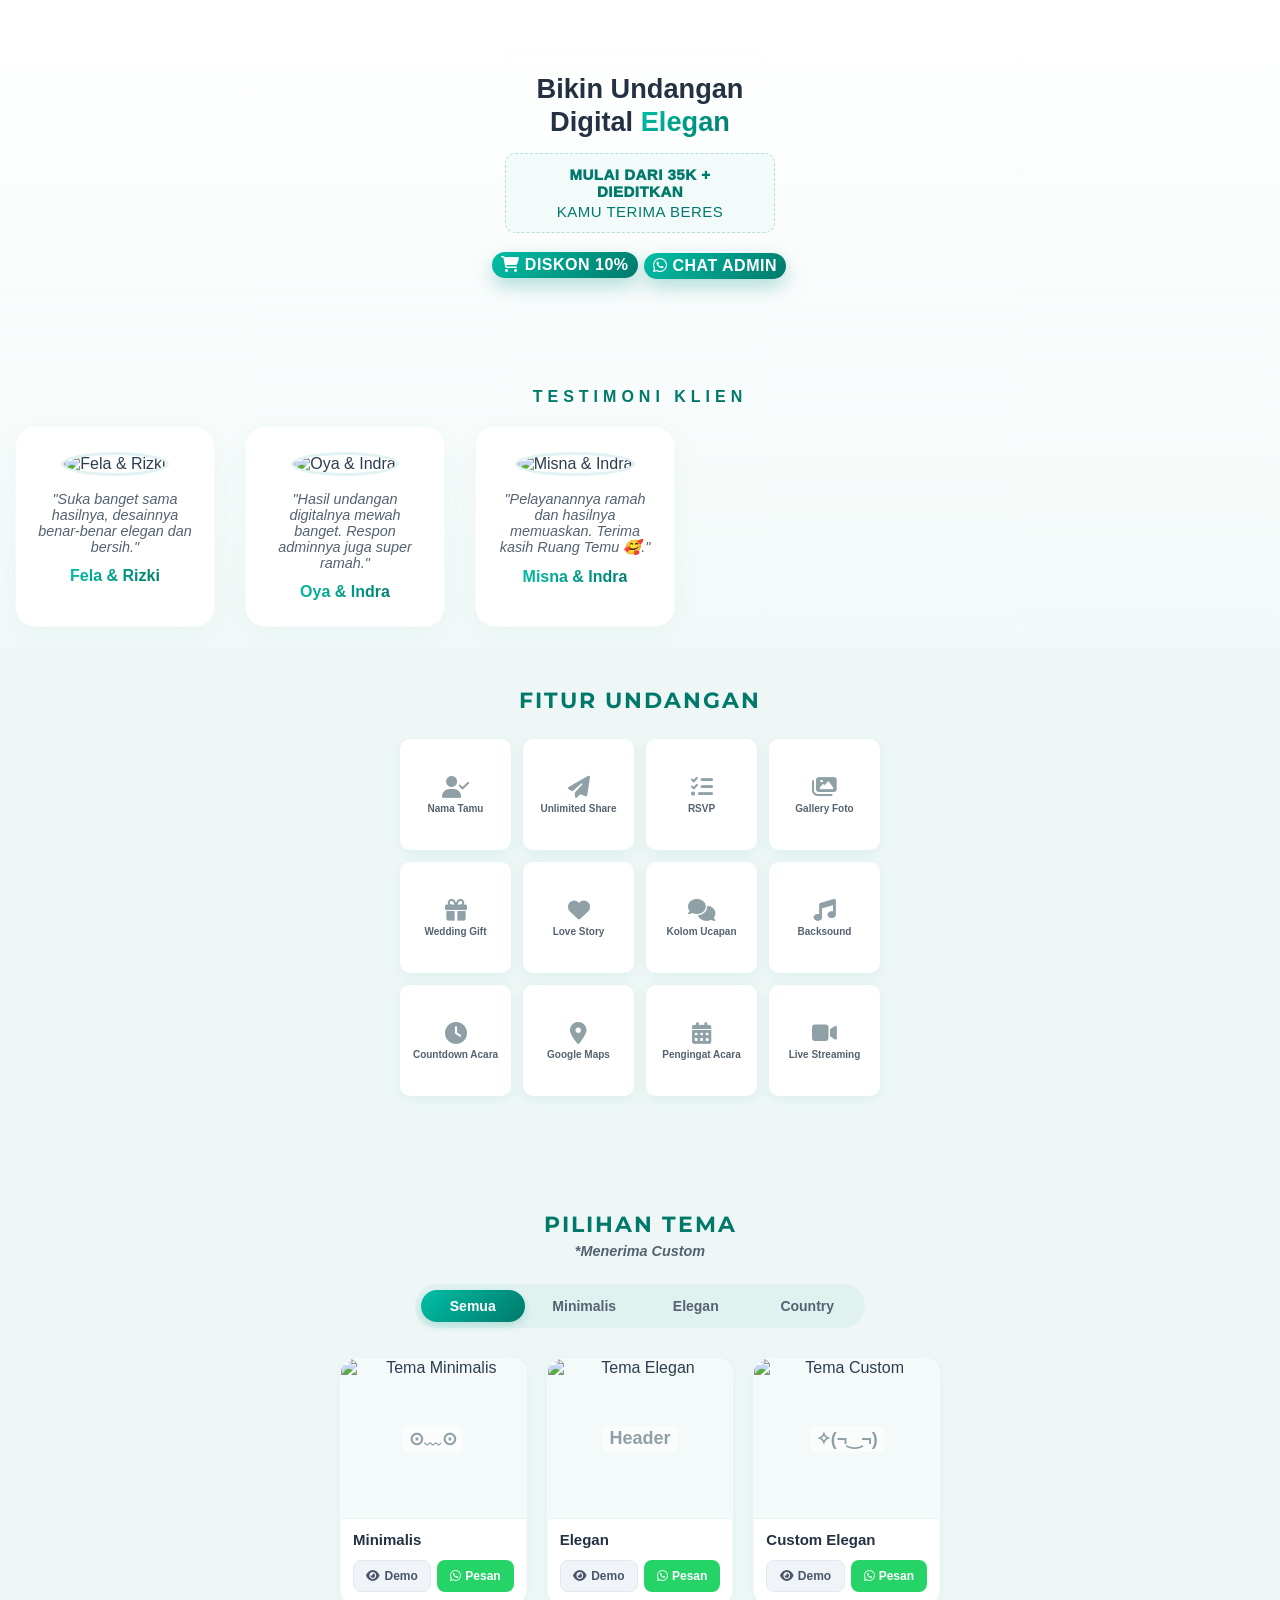
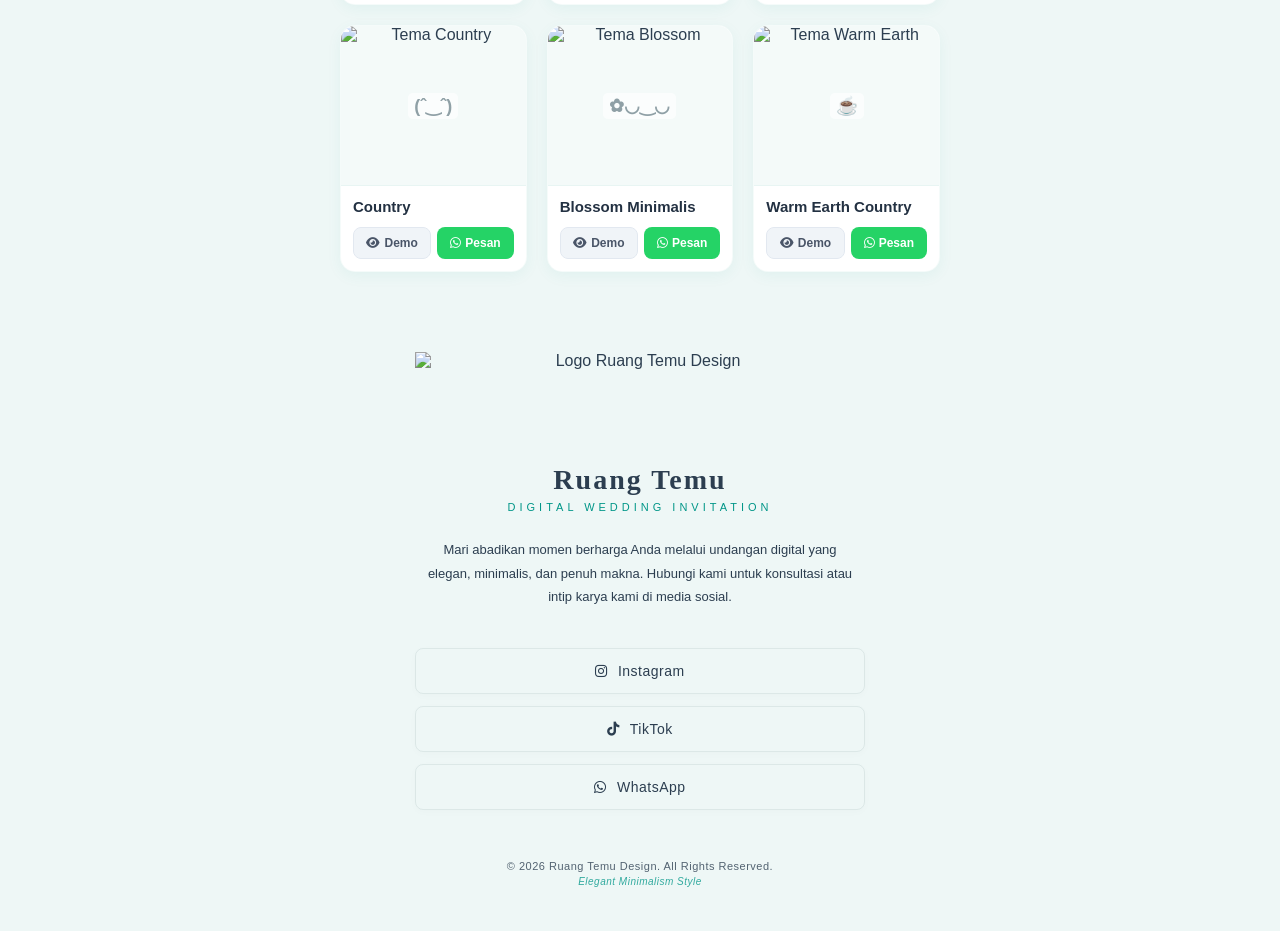
==== commit 323f9534: "Add files via upload" ====
--- a/index.html
+++ b/index.html
@@ -1,435 +1,315 @@
 <!DOCTYPE html>
 <html lang="id">
-
 <head>
     <meta charset="UTF-8">
     <meta name="viewport" content="width=device-width, initial-scale=1.0">
-    <title>Undangan Fela & Rizki</title>
-
-    <meta property="og:title" content="Undangan Fela & Rizki">
-    <meta property="og:description" content="You're invited!">
-    <meta property="og:image" content="https://res.cloudinary.com/dzuf3srww/image/upload/v1778579324/Thumbhnailfela-rizki_vogyvo.png">
-    <meta property="og:image:type" content="image/png">
-    <meta property="og:image:width" content="1000">
-    <meta property="og:image:height" content="1000">
-    <meta property="og:type" content="website">
-
-    <link rel="preconnect" href="https://fonts.googleapis.com">
-    <link rel="preconnect" href="https://fonts.gstatic.com" crossorigin>
-    <link href="https://fonts.googleapis.com/css2?family=Great+Vibes&family=Montserrat:wght@300;400;500&display=swap" rel="stylesheet">
+    <title>Ruang Temu Design - Landing Page</title>
+    
+    <!-- Font Awesome (Hanya menggunakan 1 versi terbaru) -->
     <link rel="stylesheet" href="https://cdnjs.cloudflare.com/ajax/libs/font-awesome/6.5.1/css/all.min.css">
+    <link href="https://fonts.googleapis.com/css2?family=Montserrat:wght@700&display=swap" rel="stylesheet">
+
     <link rel="stylesheet" href="style.css">
 </head>
-
 <body>
+
+    <!-- Hero Section -->
+    <section class="hero">
+        <h1>Bikin Undangan<br>Digital <span id="changing-text">Elegan</span></h1>
+        
+        <div class="promo-box">
+            MULAI DARI 35K + DIEDITKAN<br>
+            <span>KAMU TERIMA BERES</span>
+        </div>
+        <br>
+        
+        <a href="https://wa.me/6285624359925?text=Halo%20Ruang%20Temu%20Design%2C%20saya%20tertarik%20untuk%20order%20undangan%20digitalnya.%20Boleh%20tahu%20prosedur%20selanjutnya%3F" class="cta-button" target="_blank">
+            <i class="fab fa-whatsapp"></i> CHAT ADMIN
+        </a>
+        
+        <a href="https://wa.me/6285624359925?text=Halo%20Ruang%20Temu%20Design%2C%20saya%20mau%20klaim%20diskon%2010%25" class="diskon" target="_blank">
+            <i class="fas fa-shopping-cart"></i> DISKON 10%
+        </a>
+    </section>
+
+    <!-- Testimonial Section -->
+    <section class="testimonial-section">
+        <h2>TESTIMONI KLIEN</h2>
+        <div class="slider-container">
+            <div class="slider-track">
+                
+                <div class="testimonial-card">
+                    <img src="https://res.cloudinary.com/dzuf3srww/image/upload/f_auto,q_auto/v1777899568/IMG-20260503-WA0047_qhsqhp.jpg" alt="Fela & Rizki">
+                    <p>"Suka banget sama hasilnya, desainnya benar-benar elegan dan bersih."</p>
+                    <h4>Fela & Rizki</h4>
+                </div>
+                
+                <div class="testimonial-card">
+                    <img src="https://res.cloudinary.com/dzuf3srww/image/upload/v1775005563/gallery4_sdjuby.jpg" alt="Oya & Indra">
+                    <p>"Hasil undangan digitalnya mewah banget. Respon adminnya juga super ramah."</p>
+                    <h4>Oya & Indra</h4>
+                </div>
+                
+                <div class="testimonial-card">
+                    <img src="https://res.cloudinary.com/dzuf3srww/image/upload/v1775012880/Wedding7_fmvmcd.jpg" alt="Misna & Indra">
+                    <p>"Pelayanannya ramah dan hasilnya memuaskan. Terima kasih Ruang Temu 🥰."</p>
+                    <h4>Misna & Indra</h4>
+                </div>
+                
+            </div>
+        </div>
+    </section>
+
+    <!-- Fitur Section -->
+    <section class="fitur-section">
+        <h2 class="title-fitur">Fitur Undangan</h2>
+        
+        <div class="fitur-grid">
+            
+            <div class="fitur-box">
+                <i class="fa-solid fa-user-check"></i>
+                <span>Nama Tamu</span>
+            </div>
+            
+            <div class="fitur-box">
+                <i class="fa-solid fa-paper-plane"></i>
+                <span>Unlimited Share</span>
+            </div>
+            
+            <div class="fitur-box">
+                <i class="fa-solid fa-list-check"></i>
+                <span>RSVP</span>
+            </div>
+            
+            <div class="fitur-box">
+                <i class="fa-solid fa-images"></i>
+                <span>Gallery Foto</span>
+            </div>
+            
+            <div class="fitur-box">
+                <i class="fa-solid fa-gift"></i>
+                <span>Wedding Gift</span>
+            </div>
+            
+            <div class="fitur-box">
+                <i class="fa-solid fa-heart"></i>
+                <span>Love Story</span>
+            </div>
+            
+            <div class="fitur-box">
+                <i class="fa-solid fa-comments"></i>
+                <span>Kolom Ucapan</span>
+            </div>
+            
+            <div class="fitur-box">
+                <i class="fa-solid fa-music"></i>
+                <span>Backsound</span>
+            </div>
+            
+            <div class="fitur-box">
+                <i class="fa-solid fa-clock"></i>
+                <span>Countdown Acara</span>
+            </div>
+            
+            <div class="fitur-box">
+                <i class="fa-solid fa-location-dot"></i>
+                <span>Google Maps</span>
+            </div>
+            
+            <div class="fitur-box">
+                <i class="fa-solid fa-calendar-days"></i>
+                <span>Pengingat Acara</span>
+            </div>
+            
+            <div class="fitur-box">
+                <i class="fa-solid fa-video"></i>
+                <span>Live Streaming</span>
+            </div>
+            
+        </div>
+    </section>
+
+<!-- ==========================================
+     HALAMAN 3: SECTION TEMA UNDANGAN
+     ========================================== -->
+<section class="tema-section">
+   <h2 class="title-tema">Pilihan Tema</h2>
+<!-- Tambahan tulisan menerima custom -->
+<p class="subtitle-tema">*Menerima Custom</p>
+
     
-    <div class="mobile-wrapper">
-        <div id="page1" class="page">
-    <div class="leaf leaf-top-left"></div>
-    <div class="leaf leaf-top-right"></div>
-    <div class="leaf leaf-bottom-left"></div>
-    <div class="leaf leaf-bottom-right"></div>
-    <div class="leaf leaf-side-left"></div>
-    <div class="leaf leaf-side-right"></div>
-    
-    <div class="hero-section">
-        <div class="image-overlay"></div>
-        <img src="https://res.cloudinary.com/dzuf3srww/image/upload/f_auto,q_auto/v1777899580/Cover1_da0uc1.jpg" alt="Fela & Rizki" class="main-photo">
+    <!-- Fitur Navigasi Tab (Diubah sesuai permintaan) -->
+    <div class="tab-container">
+        <button class="tab-btn active" onclick="filterTema('semua', this)">Semua</button>
+        <button class="tab-btn" onclick="filterTema('minimalis', this)">Minimalis</button>
+        <button class="tab-btn" onclick="filterTema('elegan', this)">Elegan</button>
+        <button class="tab-btn" onclick="filterTema('country', this)">Country</button>
     </div>
     
-    <div class="content-area">
-        <p class="the-wedding">THE WEDDING OF</p>
-        <h1 class="couple-name">Fela & Rizki</h1>
-        <div class="guest-box">
-            <p class="guest-prefix">Kepada Yth.</p>
-            <h2 id="guest-name" class="guest-name">Tamu Undangan</h2>
-
-        </div>
-        <button class="btn-open" id="btn-open" onclick="bukaUndangan()">
-            <span>Buka Undangan</span>
-        </button>
-    </div>
-</div>
-
-      <div id="page2" class="page hidden">
-    <div class="inner-card">
-        <div class="bunga-atas"></div>
-
-        <div class="wedding-title">THE WEDDING OF</div>
-        
-        <div class="photo-circle">
-            <img src="https://res.cloudinary.com/dzuf3srww/image/upload/f_auto,q_auto/v1777899566/IMG-20260503-WA0050_kv4f4k.jpg" alt="Foto Pasangan">
-        </div>
-        
-        <h1 class="name-display">Fela & Rizki</h1>
-        <p class="info-text">We invite you to celebrate our wedding</p>
-        <p class="date-highlight">Minggu, 14 Juni 2026</p>
-        
-        <a href="https://calendar.google.com/calendar/render?action=TEMPLATE&text=Wedding+Fela+%26+Rizki&dates=20260614T090000/20260614T120000&details=Selamat+datang+di+pernikahan+Fela+%26+Rizki.+Kami+sangat+menantikan+kehadiran+Anda!" target="_blank" class="save-button">
-            Save The Date
-        </a>
-    </div>
-</div>
-
-        
-      <div id="page3" class="page hidden">
-    <section class="mempelai-section">
-        <div class="mempelai-container">
-            
-            <div class="bunga-corner-bottom"></div>
-            
-            <div class="mempelai-card">
-                <span class="label-mempelai">The Bride</span> 
-                
-                <div class="image-wrapper">
-                    <img src="https://res.cloudinary.com/dzuf3srww/image/upload/f_auto,q_auto/v1777899580/cewek_nbnjss.jpg" 
-                         alt="Mempelai Wanita" 
-                         class="profile-img cewek">
-                </div>
-                
-                <h2 class="nama-mempelai">Fela Riski Ani</h2>
-                <p class="orang-tua">
-                    Putri ke-5 Bpk. Supoyo <br> 
-                    & Ibu Ratmi
-                </p>
-            </div>
-
-            <div class="divider-ampersand">&</div>
-
-            <div class="mempelai-card">
-                <span class="label-mempelai">The Groom</span>
-
-                <div class="image-wrapper">
-                    <img src="https://res.cloudinary.com/dzuf3srww/image/upload/f_auto,q_auto/v1777899574/Cowok_s7lxoy.jpg" 
-                         alt="Mempelai Pria" 
-                         class="profile-img cowok">
-                </div>
-                
-                <h2 class="nama-mempelai">KLK. M. Susi Rizqi</h2>
-                <p class="orang-tua">
-                    Putra ke-5 Bpk. Raharjo <br> 
-                    & Ibu Sri Sumini
-                </p>
-            </div>
-
-        </div>
-    </section>
-</div>
-<div id="page4" class="page hidden">
-    <section class="quotes-section">
-        <div class="quotes-container">
-            
-            <div class="quotes-decoration-top"></div>
-
-            <div class="quotes-content animasi-scroll-quotes">
-                <div class="basmalah">بِسْمِ اللَّهِ الرَّحْمَنِ الرَّحِيمِ</div>
-                
-                <p class="ayat-arab">
-                    وَمِنْ آيَاتِهِ أَنْ خَلَقَ لَكُمْ مِنْ أَنْفُسِكُمْ أَزْوَاجًا لِتَسْكُنُوا إِلَيْهَا وَجَعَلَ بَيْنَكُمْ مَوَدَّةً وَرَحْمَةً ۚ إِنَّ فِي ذَٰلِكَ لَآيَاتٍ لِقَوْمٍ يَتَفَكَّرُونَ
-                </p>
-
-                <div class="divider-quotes"></div>
-
-                <p class="arti-ayat">
-                    "Dan di antara tanda-tanda (kebesaran)-Nya ialah Dia menciptakan pasangan-pasangan untukmu dari jenismu sendiri, agar kamu cenderung dan merasa tenteram kepadanya, dan Dia menjadikan di antaramu rasa kasih dan sayang. Sungguh, pada yang demikian itu benar-benar terdapat tanda-tanda (kebesaran Allah) bagi kaum yang berpikir."
-                </p>
-
-                <p class="surah-name">( QS. Ar-Rum: 21 )</p>
-            </div>
-
-            <div class="quotes-decoration-bottom"></div>
-        </div>
-    </section>
-</div>
-
-   <section id="page5" class="hidden">
-    <div class="story-title">
-        <h3>Our Journey</h3>
-        <div class="divider-quotes"></div>
-    </div>
-
-    <div class="timeline">
-        <div class="timeline-item left">
-            <div class="timeline-content">
-                <span class="story-date">The Beginning</span>
-                <h4>Takdir & Perantara</h4>
-                <p>Setiap pertemuan adalah bagian dari takdir. Melalui perantara teman dan keluarga, kami dipertemukan. Siapa sangka, perkenalan sederhana itu menjadi awal dari kisah cinta kami.</p>
-            </div>
-        </div>
-
-        <div class="timeline-item right">
-            <div class="timeline-content">
-                <span class="story-date">The Space</span>
-                <h4>Menata Hati</h4>
-                <p>Kami pernah saling menjauh. Bukan karena hilang rasa, tapi karena ingin memperbaiki diri, menata hati, dan memastikan bahwa apa yang kami jalani bukan sekadar keinginan, melainkan kesiapan.</p>
-            </div>
-        </div>
-
-        <div class="timeline-item left">
-            <div class="timeline-content">
-                <span class="story-date">The Reunion</span>
-                <h4>Cara yang Tenang</h4>
-                <p>Allah kembali mendekatkan kami dengan cara yang lebih tenang, lebih dewasa, dan lebih pasti. Kami memahami, bahwa cinta yang baik bukan yang tergesa-gesa, melainkan yang dipersiapkan dengan kesungguhan.</p>
-            </div>
-        </div>
-
-        <div class="timeline-item right">
-            <div class="timeline-content">
-                <span class="story-date">The Commitment</span>
-                <h4>Niat & Ibadah</h4>
-                <p>Hari ini, kami memilih melangkah dengan niat serius. Mengikat tanggung jawab dalam janji suci. Semoga ini menjadi awal ibadah panjang dalam ridha Allah SWT hingga di akhirat kelak.</p>
-            </div>
-        </div>
+    <!-- Grid Pilihan Tema -->
+    <div class="tema-grid">
+        
+        <!-- Tema 1 (Kategori: Minimalis) -->
+        <div class="tema-box" data-category="minimalis">
+            <div class="tema-preview">
+                <!-- TEMPAT NARO LINK FOTO COVER (Ganti URL di dalam src) -->
+                <img src="https://res.cloudinary.com/dzuf3srww/image/upload/v1775005563/gallery4_sdjuby.jpg" alt="Tema Minimalis" class="tema-cover-img">
+                <div class="avatar-wajah">⊙﹏⊙</div>
+            </div>
+            <div class="tema-info">
+                <h3>Minimalis</h3>
+                <div class="tema-action-links">
+                    <!-- LINK PREVIEW UNDANGAN -->
+                    <a href="https://ruangtemudesign.com/preview-minimalis" target="_blank" class="btn-preview"><i class="fas fa-eye"></i> Demo</a>
+                    <!-- LINK LANGSUNG NYAMBUNG KE WA -->
+                    <a href="https://wa.me/6285624359925?text=Halo%20Admin%2C%20saya%20mau%20pesan%20Tema%20Minimalis" target="_blank" class="btn-order"><i class="fab fa-whatsapp"></i> Pesan</a>
+                </div>
+            </div>
+        </div>
+        
+        <!-- Tema 2 (Kategori: Elegan) -->
+        <div class="tema-box" data-category="elegan">
+            <div class="tema-preview">
+                <!-- TEMPAT NARO LINK FOTO COVER (Ganti URL di dalam src) -->
+                <img src="https://res.cloudinary.com/dzuf3srww/image/upload/v1775012880/Wedding7_fmvmcd.jpg" alt="Tema Elegan" class="tema-cover-img">
+                <div class="avatar-wajah">Header</div>
+            </div>
+            <div class="tema-info">
+                <h3>Elegan</h3>
+                <div class="tema-action-links">
+                    <!-- LINK PREVIEW UNDANGAN -->
+                    <a href="https://ruangtemudesign.com/preview-elegan" target="_blank" class="btn-preview"><i class="fas fa-eye"></i> Demo</a>
+                    <!-- LINK LANGSUNG NYAMBUNG KE WA -->
+                    <a href="https://wa.me/6285624359925?text=Halo%20Admin%2C%20saya%20mau%20pesan%20Tema%20Elegan" target="_blank" class="btn-order"><i class="fab fa-whatsapp"></i> Pesan</a>
+                </div>
+            </div>
+        </div>
+        
+        <!-- Tema 3 (Kategori: Elegan) -->
+        <div class="tema-box" data-category="elegan">
+            <div class="tema-preview">
+                <!-- TEMPAT NARO LINK FOTO COVER (Ganti URL di dalam src) -->
+                <img src="https://res.cloudinary.com/dzuf3srww/image/upload/v1777899568/IMG-20260503-WA0047_qhsqhp.jpg" alt="Tema Custom" class="tema-cover-img">
+                <div class="avatar-wajah">✧(¬‿¬)</div>
+            </div>
+            <div class="tema-info">
+                <h3>Custom Elegan</h3>
+                <div class="tema-action-links">
+                    <!-- LINK PREVIEW UNDANGAN -->
+                    <a href="https://ruangtemudesign.com/preview-custom" target="_blank" class="btn-preview"><i class="fas fa-eye"></i> Demo</a>
+                    <!-- LINK LANGSUNG NYAMBUNG KE WA -->
+                    <a href="https://wa.me/6285624359925?text=Halo%20Admin%2C%20saya%20mau%20pesan%20Tema%20Custom" target="_blank" class="btn-order"><i class="fab fa-whatsapp"></i> Pesan</a>
+                </div>
+            </div>
+        </div>
+        
+        <!-- Tema 4 (Kategori: Country) -->
+        <div class="tema-box" data-category="country">
+            <div class="tema-preview">
+                <!-- TEMPAT NARO LINK FOTO COVER (Ganti URL di dalam src) -->
+                <img src="placeholder-country1.jpg" alt="Tema Country" class="tema-cover-img">
+                <div class="avatar-wajah">(ˆ‿ˆ)</div>
+            </div>
+            <div class="tema-info">
+                <h3>Country</h3>
+                <div class="tema-action-links">
+                    <!-- LINK PREVIEW UNDANGAN -->
+                    <a href="https://ruangtemudesign.com/preview-country" target="_blank" class="btn-preview"><i class="fas fa-eye"></i> Demo</a>
+                    <!-- LINK LANGSUNG NYAMBUNG KE WA -->
+                    <a href="https://wa.me/6285624359925?text=Halo%20Admin%2C%20saya%20mau%20pesan%20Tema%20Country" target="_blank" class="btn-order"><i class="fab fa-whatsapp"></i> Pesan</a>
+                </div>
+            </div>
+        </div>
+
+        <!-- Tema 5 (Kategori: Minimalis) -->
+        <div class="tema-box" data-category="minimalis">
+            <div class="tema-preview">
+                <!-- TEMPAT NARO LINK FOTO COVER (Ganti URL di dalam src) -->
+                <img src="placeholder-blossom.jpg" alt="Tema Blossom" class="tema-cover-img">
+                <div class="avatar-wajah">✿◡‿◡</div>
+            </div>
+            <div class="tema-info">
+                <h3>Blossom Minimalis</h3>
+                <div class="tema-action-links">
+                    <!-- LINK PREVIEW UNDANGAN -->
+                    <a href="https://ruangtemudesign.com/preview-blossom" target="_blank" class="btn-preview"><i class="fas fa-eye"></i> Demo</a>
+                    <!-- LINK LANGSUNG NYAMBUNG KE WA -->
+                    <a href="https://wa.me/6285624359925?text=Halo%20Admin%2C%20saya%20mau%20pesan%20Tema%20Blossom" target="_blank" class="btn-order"><i class="fab fa-whatsapp"></i> Pesan</a>
+                </div>
+            </div>
+        </div>
+
+        <!-- Tema 6 (Kategori: Country) -->
+        <div class="tema-box" data-category="country">
+            <div class="tema-preview">
+                <!-- TEMPAT NARO LINK FOTO COVER (Ganti URL di dalam src) -->
+                <img src="placeholder-warmearth.jpg" alt="Tema Warm Earth" class="tema-cover-img">
+                <div class="avatar-wajah">☕</div>
+            </div>
+            <div class="tema-info">
+                <h3>Warm Earth Country</h3>
+                <div class="tema-action-links">
+                    <!-- LINK PREVIEW UNDANGAN -->
+                    <a href="https://ruangtemudesign.com/preview-warmearth" target="_blank" class="btn-preview"><i class="fas fa-eye"></i> Demo</a>
+                    <!-- LINK LANGSUNG NYAMBUNG KE WA -->
+                    <a href="https://wa.me/6285624359925?text=Halo%20Admin%2C%20saya%20mau%20pesan%20Tema%20Warm%20Earth" target="_blank" class="btn-order"><i class="fab fa-whatsapp"></i> Pesan</a>
+                </div>
+            </div>
+        </div>
+        
     </div>
 </section>
-<section id="page6" class="hidden">
-    <div class="std-card">
-        
-        <div class="std-top-content">
-            <h3 class="std-title">Save The Date</h3>
-            <div id="countdown" class="countdown-wrapper">
-                <div class="timer-box">
-                    <span id="days">00</span>
-                    <small>Hari</small>
-                </div>
-                <div class="timer-box">
-                    <span id="hours">00</span>
-                    <small>Jam</small>
-                </div>
-                <div class="timer-box">
-                    <span id="minutes">00</span>
-                    <small>Menit</small>
-                </div>
-                <div class="timer-box">
-                    <span id="seconds">00</span>
-                    <small>Detik</small>
-                </div>
-            </div>
-            <p class="std-date">Minggu, 14 Juni 2026</p>
-        </div>
-
-        <div class="std-photo-area">
-            <div class="flower-decor f-left"></div>
-            <div class="photo-border">
-                <img src="https://res.cloudinary.com/dzuf3srww/image/upload/f_auto,q_auto/v1777899582/Akad_pm5vq5.jpg" alt="Wedding Photo">
-            </div>
-            <div class="flower-decor f-right"></div>
-        </div>
-
-        <div class="std-location">
-            <h4>Akad Nikah</h4>
-          <p><strong>GOR LISANA (Bpk. H. Wiryono) </strong><br>
-Desa Kalibakung RT.04/RW.03, Kec.Balapulang, Kab.Tegal, Prov.Jateng</p>
-
-<a href="https://maps.app.goo.gl/XLvAwMn6N3bp2zP89" target="_blank" class="btn-maps">
-    Google Maps
-</a>
-
-
+<section class="tema-section footer-section">
+    <div class="footer-container">
+        
+        <div class="brand-box">
+            <!-- Penambahan Logo Ruang Temu -->
+            <img src="https://res.cloudinary.com/dzuf3srww/image/upload/v1778567591/2_20260419_170516_0001-removebg-preview_rxs6sb.png" alt="Logo Ruang Temu Design" class="brand-logo">
+            <h2 class="brand-title">Ruang Temu</h2>
+            <p class="brand-tagline">Digital Wedding Invitation</p>
+        </div>
+
+        <p class="closing-text">
+            Mari abadikan momen berharga Anda melalui undangan digital yang elegan, minimalis, dan penuh makna. Hubungi kami untuk konsultasi atau intip karya kami di media sosial.
+        </p>
+
+        <div class="social-links">
+            <!-- Instagram -->
+            <a href="https://www.instagram.com/ruangtemu.design" target="_blank" class="social-btn instagram">
+                <span class="icon">
+                    <i class="fab fa-instagram"></i>
+                </span>
+                Instagram
+            </a>
+
+            <!-- TikTok -->
+            <a href="https://www.tiktok.com/@ruangtemu.design" target="_blank" class="social-btn tiktok">
+                <span class="icon">
+                    <i class="fab fa-tiktok"></i>
+                </span>
+                TikTok
+            </a>
+
+            <!-- WhatsApp -->
+            <a href="https://wa.me/6285624359925?text=Halo%20Ruang%20Temu%20Design,%20saya%20tertarik%20untuk%20tanya-tanya%20mengenai%20undangan%20digital%20minimalisnya%20%E2%9C%A8" target="_blank" class="social-btn whatsapp">
+                <span class="icon">
+                    <i class="fab fa-whatsapp"></i>
+                </span>
+                WhatsApp
+            </a>
+        </div>
+
+        <div class="footer-copyright">
+            <p>&copy; 2026 Ruang Temu Design. All Rights Reserved.</p>
+            <p class="crafted-by">Elegant Minimalism Style</p>
         </div>
 
     </div>
 </section>
 
-<section id="page7" class="page hidden">
-    <img src="https://res.cloudinary.com/dzuf3srww/image/upload/q_auto,f_auto/v1777904856/Bunga_daun_pojokan_h3ojpa.png" class="leaf-ornament top-right" alt="ornamen">
-    <img src="https://res.cloudinary.com/dzuf3srww/image/upload/q_auto,f_auto/v1777904856/Bunga_daun_pojokan_h3ojpa.png" class="leaf-ornament bottom-left" alt="ornamen">
-
-    <div class="gallery-container">
-        <h2 class="gallery-title">Our Gallery</h2>
-        
-        <div class="gallery-grid">
-            <div class="gallery-item">
-                <img src="https://res.cloudinary.com/dzuf3srww/image/upload/f_auto,q_auto/v1777899566/IMG-20260503-WA0050_kv4f4k.jpg" alt="Foto 1">
-            </div>
-            <div class="gallery-item">
-                <img src="https://res.cloudinary.com/dzuf3srww/image/upload/f_auto,q_auto/v1777899566/IMG-20260503-WA0043_sqkg1l.jpg" alt="Foto 2">
-            </div>
-            <div class="gallery-item">
-                <img src="https://res.cloudinary.com/dzuf3srww/image/upload/f_auto,q_auto/v1777899568/IMG-20260503-WA0047_qhsqhp.jpg" alt="Foto 3">
-            </div>
-            <div class="gallery-item">
-                <img src="https://res.cloudinary.com/dzuf3srww/image/upload/f_auto,q_auto/v1777899576/IMG-20260503-WA0044_nhnygq.jpg" alt="Foto 4">
-            </div>
-            <div class="gallery-item">
-                <img src="https://res.cloudinary.com/dzuf3srww/image/upload/f_auto,q_auto/v1777899574/galeri_gwzecg.jpg" alt="Foto 5">
-            </div>
-            <div class="gallery-item">
-                <img src="https://res.cloudinary.com/dzuf3srww/image/upload/f_auto,q_auto/v1777899570/IMG-20260503-WA0049_esy6he.jpg" alt="Foto 6">
-            </div>
-            <div class="gallery-item">
-                <img src="https://res.cloudinary.com/dzuf3srww/image/upload/f_auto,q_auto/v1777899580/Gallery_2_ynvijr.jpg" alt="Foto 7">
-            </div>
-            <div class="gallery-item">
-                <img src="https://res.cloudinary.com/dzuf3srww/image/upload/f_auto,q_auto/v1777899582/Akad_pm5vq5.jpg" alt="Foto 8">
-            </div>
-        </div>
-    </div>
-</section>
-<!-- Halaman 8: Wedding Gift -->
-<section id="page8" class="hidden"> 
-    <div class="gift-container">
-        <h2 class="gift-title">Wedding Gift</h2>
-        <p class="gift-subtitle">Doa restu Anda merupakan karunia terindah bagi kami. Namun jika Anda ingin memberikan tanda kasih, Anda dapat mengirimkannya melalui:</p>
-
-        <div class="gift-card animasi-gift">
-            <!-- Logo Bank Mandiri -->
-            <img src="https://upload.wikimedia.org/wikipedia/commons/a/ad/Bank_Mandiri_logo_2016.svg" alt="Logo Mandiri" class="bank-logo">
-            
-            <div class="bank-label">BANK MANDIRI</div>
-            <div class="account-details">
-                <!-- ID norek pastikan hanya berisi angka untuk memudahkan copy -->
-                <p class="account-number" id="norek">1320021168217</p>
-                <p class="account-holder">an. FELA RISKI ANI</p>
-            </div>
-            <button class="copy-button" onclick="copyNorek()">
-                <span>Salin Nomor Rekening</span>
-            </button>
-        </div>
-    </div>
-</section>
-
-<!-- PAGE 9: UCAPAN & DOA -->
-<section id="page9" class="wish-section hidden">
-    <div class="container">
-        <h2 class="title" style="font-family: 'Playfair Display', serif;">Ucapan & Doa</h2>
-        <p class="subtitle">Berikan doa restu Anda bagi kedua mempelai</p>
-
-        <!-- STATISTIK KEHADIRAN -->
-        <div class="wish-stats">
-            <div class="stat-item animasi-scroll">
-                <span id="total-pesan">0</span>
-                <p>Pesan</p>
-            </div>
-            <div class="stat-item animasi-scroll">
-                <span id="total-hadir">0</span>
-                <p>Hadir</p>
-            </div>
-            <div class="stat-item animasi-scroll">
-                <span id="total-absen">0</span>
-                <p>Absen</p>
-            </div>
-        </div>
-
-        <!-- FORM INPUT -->
-        <div class="wish-form animasi-scroll">
-            <div class="input-group">
-                <input type="text" id="nama" placeholder="Nama Anda" required>
-            </div>
-            
-            <div class="input-group">
-                <select id="status-kehadiran" class="select-kehadiran">
-                    <option value="" disabled selected>Konfirmasi Kehadiran</option>
-                    <option value="Hadir">Hadir</option>
-                    <option value="Tidak Hadir">Tidak Hadir</option>
-                </select>
-            </div>
-
-            <div class="input-group">
-                <textarea id="pesan" rows="4" placeholder="Tulis ucapan & doa..." required></textarea>
-            </div>
-
-            <button id="btnKirim" onclick="kirimUcapan()" class="btn-primary">
-                Kirim Ucapan
-            </button>
-        </div>
-
-        <!-- CONTAINER DAFTAR PESAN -->
-        <div id="wish-container" class="wish-list animasi-scroll">
-            <!-- Pesan dari Firebase akan di-render di sini -->
-            <div class="loading">Memuat ucapan...</div>
-        </div>
-    </div>
-</section>
-
-<section id="page10" class="hidden">
-    <div class="page-container">
-        <!-- Elemen Dekoratif Atas -->
-        <div class="top-ornament">
-            <div class="line"></div>
-            <span class="leaf-icon">❦</span>
-            <div class="line"></div>
-        </div>
-
-
-        <!-- Frame Foto Polaroid -->
-        <div class="photo-wrapper">
-            <div class="photo-frame">
-                <img src="https://res.cloudinary.com/dzuf3srww/image/upload/f_auto,q_auto/v1777899566/IMG-20260503-WA0050_kv4f4k.jpg" alt="Fela & Rizki">
-            </div>
-        </div>
-
-        <div class="content-section">
-            <h1 class="font-aesthetic title-closing">Terima Kasih</h1>
-            
-            <div class="message">
-                <p>Merupakan suatu kehormatan dan kebahagiaan bagi kami sekeluarga, apabila Bapak/Ibu/Saudara/i berkenan hadir dan memberikan doa restu.</p>
-                <p class="closing-quote">"Sampai jumpa di hari bahagia kami."</p>
-            </div>
-
-            <div class="final-signature">
-                <p>Kami yang berbahagia,</p>
-                <p class="couple-names">Fela & Rizki</p>
-            </div>
-        </div>
-    </div>
-</section>
-<section id="page11" class="hidden">
-    <div class="hero-wrapper">
-        <div class="bg-slider-hero">
-            <div class="bg-slide" style="background-image: url('https://res.cloudinary.com/dzuf3srww/image/upload/f_auto,q_auto/v1777899580/Cover1_da0uc1.jpg');"></div>
-            <div class="bg-slide" style="background-image: url('https://res.cloudinary.com/dzuf3srww/image/upload/f_auto,q_auto/v1777899582/Akad_pm5vq5.jpg');"></div>
-            <div class="bg-slide" style="background-image: url('https://res.cloudinary.com/dzuf3srww/image/upload/f_auto,q_auto/v1777899580/Gallery_2_ynvijr.jpg');"></div>
-            <div class="bg-slide" style="background-image: url('https://res.cloudinary.com/dzuf3srww/image/upload/f_auto,q_auto/v1777899574/galeri_gwzecg.jpg');"></div>
-            <div class="bg-slide" style="background-image: url('https://res.cloudinary.com/dzuf3srww/image/upload/f_auto,q_auto/v1777899570/IMG-20260503-WA0049_esy6he.jpg');"></div>
-        </div>
-
-        <div class="hero-overlay"></div>
-
-        <div class="hero-content">
-            <div class="logo-box-new">
-                <img src="https://res.cloudinary.com/dzuf3srww/image/upload/v1778567591/2_20260419_170516_0001-removebg-preview_rxs6sb.png" alt="Ruang Temu">
-            </div>
-
-            <h1 class="brand-name">RUANG TEMU</h1>
-            <p class="brand-sub">Invitation Design</p>
-
-            <p class="brand-description">
-                Ciptakan momen tak terlupakan dengan undangan digital yang elegan dan personal.
-            </p>
-
-            <div class="voucher-box" onclick="copyVoucher()">
-                <small>KODE PROMO DISKON 10%</small>
-                <div class="code">TEMUBAHAGIA</div>
-                <p class="hint">KLIK UNTUK SALIN KODE</p>
-            </div>
-
-            <a href="https://wa.me/6285624359925?text=Assalamu%27alaikum%20Kak%2C%20saya%20tertarik%20untuk%20memesan%20undangannya.%20Bisa%20bantu%20jelaskan%20prosedur%20dan%20pricelist-nya%3F" class="cta-button" target="_blank">Pesan Undangan</a>
-
-            <div class="social-links">
-                <a href="https://www.instagram.com/ruangtemu.design" target="_blank"><i class="fa-brands fa-instagram"></i></a>
-                <a href="https://www.tiktok.com/@ruangtemu.design" target="_blank"><i class="fa-brands fa-tiktok"></i></a>
-                <a href="https://wa.me/6285624359925?text=Assalamu%27alaikum%20Kak%2C%20saya%20tertarik%20untuk%20memesan%20undangannya.%20Bisa%20bantu%20jelaskan%20prosedur%20dan%20pricelist-nya%3F" target="_blank"><i class="fa-brands fa-whatsapp"></i></a>
-            </div>
-        </div>
-    </div>
-</section>
-<div id="preloader">
-    <div class="loader-content">
-        <img src="https://res.cloudinary.com/dzuf3srww/image/upload/v1778567591/2_20260419_170516_0001-removebg-preview_rxs6sb.png" alt="Logo" class="loader-logo">
-        
-        <p class="loader-text">Tempat berkumpulnya<br> momen dan cerita</p>
-        
-        <div class="loader-line"></div>
-    </div>
-</div>
-
-    <video id="bg-video" playsinline preload="auto" style="display:none;" src="https://res.cloudinary.com/dzuf3srww/video/upload/f_auto,q_auto/v1778135599/Shane_Filan_-_Beautiful_In_White_Official_Video_p9xwme.mp4"></video>
-    
-        <!-- Pastikan type="module" karena kita pakai Firebase Import di JS -->
-    <script type="module" src="script.js"></script>
-
+    <!-- Scripts -->
+    <script src="https://cdnjs.cloudflare.com/ajax/libs/gsap/3.12.5/gsap.min.js"></script>
+    <script src="script.js"></script>
     
 </body>
-
-</html>+</html>
--- a/style.css
+++ b/style.css
@@ -1,2197 +1,706 @@
-@import url('https://fonts.googleapis.com/css2?family=Great+Vibes&family=Playfair+Display:wght@700&display=swap');
-
+/* ==========================================
+   1. VARIABLE & PENGATURAN DASAR (GLOBAL)
+   ========================================== */
 :root {
-    --soft-brown: #8e7366;
-    --dark-text: #5d4a41;
-    --bg-color: #f9f6f2;
+    /* Warna dasar untuk gradasi background Halaman 1 & 2 */
+    --bg-white: #ffffff;
+    --bg-tosca-soft: #eef7f6; /* Warna latar utama yang disamakan */
+    --primary-text: #2c3e50;
+    
+    /* Warna Hijau Toska Khas Ruang Temu (Teks 'Pernikahan' & Tombol) */
+    --accent-color: #009688;
+    --accent-gradient: linear-gradient(135deg, #00bfa5, #00796b);
+    
+    /* Warna Hijau Toska Pastel untuk Border Promo Box */
+    --promo-border: #b2dfdb;
+    --promo-text: #00796b;
+    
+    --card-bg: #ffffff;
+    --shadow: 0 10px 30px rgba(0, 150, 136, 0.05);
 }
 
 * {
+    box-sizing: border-box;
     margin: 0;
     padding: 0;
-    box-sizing: border-box;
+    font-family: 'Segoe UI', Tahoma, Geneva, Verdana, sans-serif;
 }
 
 body {
-    background-color: #1a1a1a;
-    font-family: 'Montserrat', sans-serif;
-    display: flex;
+    background: linear-gradient(to bottom, var(--bg-white) 0%, var(--bg-tosca-soft) 100%);
+    background-attachment: fixed;
+    color: var(--primary-text);
+    min-height: 100vh;
+    overflow-x: hidden;
+}
+
+
+/* ==========================================
+   2. HEADER & HERO SECTION (HALAMAN 1)
+   ========================================== */
+header {
+    padding: 20px 5%;
+    display: flex;
+    justify-content: flex-end;
+    align-items: center;
+}
+
+.logo {
+    height: 60px;
+}
+
+.hero {
+    padding: 40px 5%;
+    display: flex;
+    flex-direction: column;
+    align-items: center;    
+    text-align: center;     
+    position: relative;
+    gap: 15px;              
+}
+
+.hero h1 {
+    font-size: 1.7rem !important; 
+    font-weight: bold;
+    line-height: 1.2;
+    color: #233142; 
+    order: 1;                     
+}
+
+.hero h1 span {
+    color: var(--accent-color);
+    background: var(--accent-gradient);
+    -webkit-background-clip: text;
+    -webkit-text-fill-color: transparent;
+    display: inline-block;
+    position: relative;
+}
+
+.particle-letter {
+    display: inline-block;
+    will-change: transform, opacity, filter;
+}
+
+
+/* ==========================================
+   3. PROMO BOX & TOMBOL INTERAKTIF (HALAMAN 1)
+   ========================================== */
+.promo-box {
+    display: block !important;
+    width: 150% !important;         
+    max-width: 270px !important;   
+    margin-left: auto !important;  
+    margin-right: auto !important; 
+    margin-top: 0px !important;   
+    margin-bottom: 0px !important;
+    order: 2 !important;           
+    font-size: 15px !important;    
+    text-align: center !important; 
+    padding: 12px 20px !important;
+    border: 1.5px dashed var(--promo-border) !important; 
+    border-radius: 10px !important;
+    background-color: rgba(240, 249, 248, 0.7) !important; 
+    color: var(--promo-text) !important;
+    font-weight: 1000 !important;
+    letter-spacing: 0.5px !important;
+    box-sizing: border-box !important;
+}
+
+.promo-box span {
+    font-weight: normal !important;
+    display: inline-block !important;
+    margin-top: 3px !important;
+}
+
+.cta-button {
+    display: inline-block;
+    padding: 4px 9px;
+    background: var(--accent-gradient); 
+    color: white;
+    text-decoration: none;
+    border-radius: 25px;
+    font-weight: bold;
+    letter-spacing: 0.5px;
+    box-shadow: 0 8px 20px rgba(0, 150, 136, 0.3);
+    transition: transform 0.2s ease, box-shadow 0.2s ease;
+    margin-top: 5px;             
+    margin-left: 150px; 
+    margin-bottom: 0px !important; 
+    order: 3;                     
+}
+
+.cta-button:hover {
+    transform: translateY(-2px);
+    box-shadow: 0 10px 25px rgba(0, 150, 136, 0.4);
+}
+
+.diskon {
+    display: inline-block;
+    padding: 4px 9px;
+    background: var(--accent-gradient); 
+    color: white;
+    text-decoration: none;
+    border-radius: 25px;
+    font-weight: bold;
+    letter-spacing: 0.5px;
+    box-shadow: 0 8px 20px rgba(0, 150, 136, 0.3);
+    transition: transform 0.2s ease, box-shadow 0.2s ease;
+    margin-top: -42px;             
+    margin-left: -150px; 
+    margin-bottom: 0px !important; 
+    order: 3;                     
+}
+
+.diskon:hover {
+    transform: translateY(-2px);
+    box-shadow: 0 10px 25px rgba(0, 150, 136, 0.4);
+}
+
+
+/* ==========================================
+   4. SECTION TESTIMONIAL (CSS ONLY DRAG/SWIPE)
+   ========================================== */
+.testimonial-section {
+    margin-top: 70px !important;
+    text-align: center;
+}
+
+.testimonial-section h2 {
+    margin-top: 0px !important;
+    margin-bottom: 0px;
+    font-size: 1rem;
+    letter-spacing: 5px;
+    text-transform: uppercase;
+    color: #00796b !important; 
+}
+
+.slider-container {
+    width: 100%;
+    /* PERBAIKAN: Mengaktifkan scroll horizontal agar bisa digeser manual */
+    overflow-x: auto;
+    padding: 20px 0;
+    
+    /* Menghilangkan scrollbar bawaan browser agar tetap terlihat rapi */
+    scrollbar-width: none; /* Untuk Firefox */
+}
+.slider-container::-webkit-scrollbar {
+    display: none; /* Untuk Chrome, Safari, dan Edge */
+}
+
+.slider-track {
+    display: flex;
+    width: max-content; 
+    /* Animasi otomatis tetap berjalan */
+    animation: scrollContinuous 25s linear infinite; 
+}
+
+/* Ketika user menyentuh atau nge-drag slider, kita pause animasi otomatisnya 
+   supaya transisinya tidak tabrakan dan terasa responsif */
+.slider-container:active .slider-track,
+.slider-container:hover .slider-track {
+    animation-play-state: paused;
+}
+
+/* Animasi putar tanpa henti */
+@keyframes scrollContinuous {
+    0% {
+        transform: translateX(0);
+    }
+    100% {
+        transform: translateX(-50%); 
+    }
+}
+
+/* --- Sisa kode .testimonial-card ke bawah tetap sama seperti milikmu --- */
+.testimonial-card {
+    width: 200px;
+    flex-shrink: 0;
+    background: var(--card-bg);
+    margin: 0 15px; 
+    padding: 25px 20px;
+    border-radius: 20px; 
+    box-shadow: var(--shadow);
+    text-align: center;
+    border: 1px solid rgba(0, 150, 136, 0.04);
+}
+.testimonial-card img {
+    width: 100px;
+    height: 100px;
+    border-radius: 50%;
+    object-fit: cover;
+    margin-bottom: 15px;
+    border: 3px solid #e0f2f1; 
+}
+.testimonial-card p {
+    font-size: 0.9rem;
+    font-style: italic;
+    color: #556270;
+    margin-bottom: 12px;
+}
+.testimonial-card h4 {
+    font-size: 1rem;
+    font-weight: 700;
+    color: #009688; 
+    background: linear-gradient(135deg, #00bfa5, #00796b);
+    -webkit-background-clip: text;
+    -webkit-text-fill-color: transparent;
+    display: inline-block;
+}
+
+
+/* ==========================================
+   5. FITUR SECTION (HALAMAN 2 - FIXED BIAR TIDAK KELUAR PINGGIR)
+   ========================================== */
+.fitur-section {
+    /* PERBAIKAN: Warna disamakan dengan gradasi bawah Halaman 1 agar menyatu */
+    background-color: var(--bg-tosca-soft); 
+    min-height: 40vh;
+    padding: 40px 15px; /* Margin diperkecil agar tidak mendesak keluar layar */
+    display: flex;
+    flex-direction: column;
+    align-items: center; 
+    text-align: center;
+}
+
+.title-fitur {
+    font-family: 'Montserrat', sans-serif; /* Menggunakan font dari Google Fonts */
+   
+    color: var(--promo-text); /* Diubah ke warna gelap agar terbaca jelas di background terang */
+    font-size: 22px;
+    margin-bottom: 25px;
+    text-transform: uppercase;
+    letter-spacing: 2px;
+    font-weight: bold;
+}
+
+.fitur-grid {
+    display: grid;
+    grid-template-columns: repeat(4, 1fr); 
+    gap: 8px; /* PERBAIKAN: Sela antar kotak dipersempit agar hemat ruang di HP */
+    max-width: 360px; /* PERBAIKAN: Lebar total dikecilkan agar pas di layar HP ramping */
+    width: 100%;
+    margin-bottom: 35px;
+}
+
+.fitur-box {
+    background-color: #ffffff; 
+    border-radius: 10px;
+    padding: 10px 4px; /* PERBAIKAN: Ruang dalam diperkecil */
+    display: flex;
+    flex-direction: column;
+    align-items: center;
     justify-content: center;
-    /* align-items dihapus agar halaman panjang tidak terpotong di tengah */
-    min-height: 100dvh; 
-    overflow-x: hidden;
-}
-
-.mobile-wrapper {
+    box-shadow: 0 4px 15px rgba(0, 150, 136, 0.08); 
+    aspect-ratio: 1 / 1; 
+    transition: transform 0.2s ease;
+}
+
+.fitur-box:hover {
+    transform: translateY(-3px); 
+}
+
+.fitur-box i {
+    color: #8fa0a6; 
+    font-size: 16px; /* PERBAIKAN: Ukuran Ikon diturunkan (Sebelumnya 20px) agar tidak meluber */
+    margin-bottom: 5px;
+}
+
+.fitur-box span {
+    color: #556270;
+    font-size: 8px; /* PERBAIKAN: Teks dikecilkan sedikit agar muat di dalam grid sempit */
+    font-weight: 600;
+    line-height: 1.1;
+    display: block;
+}
+
+
+/* ==========================================
+   6. RESPONSIVE MEDIA QUERIES
+   ========================================== */
+@media (max-width: 768px) {
+    .features-grid {
+        grid-template-columns: repeat(2, 1fr);
+    }
+    .hero h1 {
+        font-size: 2.2rem;
+    }
+}
+
+@media (min-width: 768px) {
+    .fitur-grid {
+        max-width: 480px;
+        gap: 12px;
+    }
+    .fitur-box i {
+        font-size: 22px;
+    }
+    .fitur-box span {
+        font-size: 10px;
+    }
+}
+
+/* ==========================================
+   7. TEMA SECTION (HALAMAN 3)
+   ========================================== */
+.tema-section {
+    /* PERBAIKAN: Warna disamakan dengan gradasi bawah Halaman 1 agar menyatu */
+    background-color: var(--bg-tosca-soft);
+    min-height: 40vh;
+    padding: 40px 15px;
+    /* Margin diperkecil agar tidak mendesak keluar layar */
+    display: flex;
+    flex-direction: column;
+    align-items: center;
+    text-align: center;
+}
+.title-tema {
+    font-family: 'Montserrat', sans-serif; /* Menggunakan font dari Google Fonts */
+   
+    color: var(--promo-text); /* Diubah ke warna gelap agar terbaca jelas di background terang */
+    font-size: 22px;
+    margin-bottom: 25px;
+    text-transform: uppercase;
+    letter-spacing: 2px;
+    font-weight: bold;
+}
+
+.subtitle-tema {
+    font-weight: bold;       /* Membuat teks menjadi tebal */
+    font-style: italic;      /* Membuat teks menjadi miring */
+    font-size: 0.9rem;       
+    opacity: 0.8;            
+    margin-top: -20px;       
+    margin-bottom: 25px;    
+    text-align: center;      
+}
+
+
+/* Navigasi Tab */
+.tab-container {
+    display: flex;
+    gap: 8px;
+    margin-bottom: 30px;
+    background-color: rgba(0, 150, 136, 0.06);
+    padding: 6px;
+    border-radius: 30px;
+    max-width: 360px;
     width: 100%;
-    max-width: 450px;
-    background-color: var(--bg-color);
-    overflow-y: hidden; 
-    overflow-x: hidden;
+    justify-content: space-between;
+}
+
+/* Tombol default (tidak aktif) - warna abu-abu gelap */
+.tab-btn {
+    flex: 1;
+    padding: 8px 12px;
+    border: none;
+    background: none;
+    color: #556270; /* Warna teks sebelum ditekan */
+    font-size: 12px;
+    font-weight: 600;
+    border-radius: 20px;
+    cursor: pointer;
+    transition: all 0.3s ease;
+    white-space: nowrap;
+}
+
+/* Tombol yang aktif / ditekan - Berubah warna toska gradasi */
+.tab-btn.active {
+    background: var(--accent-gradient) !important; /* Memaksa warna gradasi aktif */
+    color: #ffffff !important; /* Teks berubah jadi putih bersih */
+    box-shadow: 0 4px 10px rgba(0, 150, 136, 0.2);
+}
+
+/* Grid Pilihan Tema */
+.tema-grid {
+    display: grid;
+    grid-template-columns: repeat(2, 1fr); /* 2 Kolom pas untuk layar HP */
+    gap: 15px;
+    max-width: 360px;
+    width: 100%;
+}
+
+.tema-box {
+    background-color: #ffffff;
+    border-radius: 15px;
+    overflow: hidden;
+    box-shadow: 0 4px 15px rgba(0, 150, 136, 0.06);
+    border: 1px solid rgba(0, 150, 136, 0.04);
+    transition: transform 0.3s ease, box-shadow 0.3s ease;
+    display: flex;
+    flex-direction: column;
+}
+
+.tema-box:hover {
+    transform: translateY(-5px);
+    box-shadow: 0 8px 25px rgba(0, 150, 136, 0.12);
+}
+
+/* Area Preview Gambar/Avatar */
+.tema-preview {
+    background-color: #f4faf9;
+    height: 130px;
+    display: flex;
+    align-items: center;
+    justify-content: center;
+    border-bottom: 1px solid rgba(0, 150, 136, 0.05);
     position: relative;
-    min-height: 100dvh;
-}
-
-/* Class tambahan yang dipicu JS */
-.mobile-wrapper.unlocked {
-    overflow-y: auto; 
-}
-
-.page {
-    position: relative;
-    width: 100%;
-    min-height: 100dvh;
-    display: flex;
-    flex-direction: column;
-    z-index: 10;
-    background-color: var(--bg-color);
-}
-
-.hidden {
-    display: none !important;
-}
-
-/* --- TATA LETAK BUNGA (FIXED POJOK) --- */
-
-#page1::before, #page1::after, 
-.content-area::before, .content-area::after {
-    content: '';
-    position: absolute;
-    width: 160px; 
-    height: 160px;
-    background-image: url('https://res.cloudinary.com/dzuf3srww/image/upload/q_auto,f_auto/v1777904856/Bunga_daun_pojokan_h3ojpa.png');
-    background-size: contain;
-    background-repeat: no-repeat;
-    z-index: 1000;
-    pointer-events: none;
-    opacity: 0; 
-    animation-duration: 1.5s, 5s; 
-    animation-timing-function: ease-out, ease-in-out;
-    animation-iteration-count: 1, infinite; 
-    animation-fill-mode: forwards;
-}
-
-#page1 { position: relative; }
-.content-area { position: relative; }
-
-#page1::before {
-    top: -30px; left: -30px;
-    transform: rotate(280deg);
-    animation-name: fadeInOnly, swayTL;
-}
-#page1::after {
-    top: -30px; right: -30px;
-    transform: scaleX(-1) rotate(280deg);
-    animation-name: fadeInOnly, swayTR;
-}
-.content-area::before {
-    bottom: -30px; left: -30px;
-    transform: scaleY(-1) rotate(280deg);
-    animation-name: fadeInOnly, swayBL;
-}
-.content-area::after {
-    bottom: -30px; right: -30px;
-    transform: scale(-1) rotate(280deg);
-    animation-name: fadeInOnly, swayBR;
-}
-
-/* --- KEYFRAME ANIMASI --- */
-
-@keyframes fadeInOnly {
-    from { opacity: 0; }
-    to { opacity: 1; }
-}
-
-@keyframes swayTL {
-    0%, 100% { transform: rotate(280deg); }
-    50% { transform: rotate(274deg); }
-}
-
-@keyframes swayTR {
-    0%, 100% { transform: scaleX(-1) rotate(280deg); }
-    50% { transform: scaleX(-1) rotate(274deg); }
-}
-
-@keyframes swayBL {
-    0%, 100% { transform: scaleY(-1) rotate(280deg); }
-    50% { transform: scaleY(-1) rotate(274deg); }
-}
-
-@keyframes swayBR {
-    0%, 100% { transform: scaleX(-1) scaleY(-1) rotate(280deg); }
-    50% { transform: scaleX(-1) scaleY(-1) rotate(274deg); }
-}
-
-/* --- LAYOUT FOTO & KONTEN --- */
-.hero-section {
-    position: relative;
-    width: 100%;
-    height: 50dvh; 
-    flex-shrink: 0; 
-}
-
-.main-photo {
+    overflow: hidden;
+}
+
+/* Styling Tambahan: Pengaturan Foto Cover Tema */
+.tema-cover-img {
     width: 100%;
     height: 100%;
     object-fit: cover;
-    object-position: center 20%; 
-}
-
-.image-overlay {
     position: absolute;
-    bottom: -2px; 
+    top: 0;
     left: 0;
+    z-index: 1;
+}
+
+/* Biar emoticon text/avatar tetap kelihatan kalau gambar gagal load */
+.avatar-wajah {
+    font-size: 18px;
+    color: #8fa0a6;
+    font-weight: bold;
+    position: relative;
+    z-index: 2;
+    background: rgba(255, 255, 255, 0.7);
+    padding: 2px 6px;
+    border-radius: 5px;
+}
+
+/* Informasi Tema di Bawah Preview */
+.tema-info {
+    padding: 12px;
+    text-align: left;
+    display: flex;
+    flex-direction: column;
+    gap: 8px;
+}
+
+.tema-info h3 {
+    font-size: 13px;
+    color: #233142;
+    font-weight: 700;
+    margin: 0;
+}
+
+.tema-info span {
+    font-size: 9px;
+    color: var(--accent-color);
+    background-color: rgba(0, 150, 136, 0.08);
+    padding: 2px 8px;
+    border-radius: 10px;
+    display: inline-block;
+    font-weight: 600;
+    align-self: flex-start;
+}
+
+/* Styling Tambahan: Container & Tombol Aksi (Demo & Pesan) */
+.tema-action-links {
+    display: flex;
+    gap: 6px;
     width: 100%;
-    height: 40%;
-    background: linear-gradient(to bottom, rgba(249,246,242,0), rgba(249,246,242,1));
-    z-index: 2;
-}
-
-.content-area {
-    position: relative;
-    z-index: 5;
+    margin-top: 4px;
+}
+
+.tema-action-links a {
+    flex: 1;
+    padding: 6px 4px;
+    font-size: 11px;
+    font-weight: 600;
     text-align: center;
-    padding: 20px;
-    margin-top: -30px; 
-    display: flex;
-    flex-direction: column;
+    text-decoration: none;
+    border-radius: 8px;
+    display: inline-flex;
     align-items: center;
     justify-content: center;
-    flex-grow: 1;
-}
-
-.the-wedding {
-    font-size: 0.7rem;
-    letter-spacing: 1px;
-    color: var(--dark-text);
-    margin-bottom: 19px;
-    text-transform: uppercase;
-}
-
-.couple-name {
-    font-family: 'Great Vibes', cursive;
-    font-size: clamp(35px, 9vw, 50px);
-    color: var(--soft-brown);
-    margin-bottom: 20px;
-    line-height: 1.2;
-    text-align: center;
-    width: 100%;
-    position: relative;
-    left: -5px;
-}
-.guest-box { margin-bottom: 25px; position: relative; top: 0px; }
-.guest-name { 
-    font-size: 1.4rem; 
-    color: var(--dark-text); 
-    font-weight: 600;
-    position: relative;
-    top: 8px;
-}
-
-/* --- TOMBOL --- */
-.btn-open {
-    --skala: 0.8; 
-    display: inline-flex;
-    align-items: center;
-    gap: calc(12px * var(--skala));
-    padding: calc(12px * var(--skala)) calc(35px * var(--skala));
-    font-size: calc(16px * var(--skala));
-    border-radius: calc(50px * var(--skala));
-    background-color: #5d4a41; 
-    color: #fdfdf5; 
-    border: none;
-    font-family: 'Montserrat', sans-serif;
-    font-weight: 500;
-    cursor: pointer;
-    transition: all 0.3s ease;
-    box-shadow: 0 8px 15px rgba(0,0,0,0.15);
-    z-index: 1001;
-}
-
-.btn-open:hover {
-    background-color: #4a3b34;
-}
-
-.icon-envelope {
-    width: calc(24px * var(--skala));   
-    height: calc(18px * var(--skala));
-    color: inherit; 
-}
-
-
-/* --- ANIMASI TOMBOL HILANG (GANTI JADI SATU BLOK INI SAJA) --- */
-.btn-open.fade-out {
-    opacity: 0 !important;
-    pointer-events: none !important;
-    transition: opacity 0.5s ease !important;
-    animation: none !important; 
-}
-
-/* --- ANIMASI MASUK --- */
-
-@keyframes fadeInUp {
-    from {
-        opacity: 0;
-        transform: translateY(20px);
-    }
-    to {
-        opacity: 1;
-        transform: translateY(0);
-    }
-}
-
-.the-wedding {
-    opacity: 0;
-    animation: fadeInUp 1s ease-out 0.3s forwards;
-}
-
-.couple-name {
-    opacity: 0;
-    animation: fadeInUp 1s ease-out 0.6s forwards;
-}
-
-.guest-box {
-    opacity: 0;
-    animation: fadeInUp 1s ease-out 0.9s forwards;
-}
-
-.btn-open {
-    opacity: 0;
-    animation: fadeInUp 1s ease-out 1.2s forwards;
-}
-
-/* --- HALAMAN 2 --- */
-
-#page2 {
-    width: 100%;
-    min-height: 100vh;
+    gap: 4px;
+    transition: background 0.2s ease, transform 0.1s ease;
+}
+
+.tema-action-links a:active {
+    transform: scale(0.95);
+}
+
+/* Tombol Demo / Preview */
+.btn-preview {
+    background-color: #f0f4f8;
+    color: #4a5568;
+    border: 1px solid #e2e8f0;
+}
+
+.btn-preview:hover {
+    background-color: #e2e8f0;
+}
+
+/* Tombol Order via WA */
+.btn-order {
+    background-color: #25d366;
+    color: #ffffff;
+}
+
+.btn-order:hover {
+    background-color: #20ba5a;
+}
+
+/* Responsive untuk tablet/desktop kecil */
+@media (min-width: 768px) {
+    .tema-grid {
+        max-width: 600px;
+        grid-template-columns: repeat(3, 1fr); /* Menjadi 3 kolom di layar besar */
+        gap: 20px;
+    }
+    .tab-container {
+        max-width: 450px;
+    }
+    .tab-btn {
+        font-size: 14px;
+    }
+    .tema-preview {
+        height: 160px;
+    }
+    .tema-info h3 {
+        font-size: 15px;
+    }
+    .tema-action-links a {
+        font-size: 12px;
+        padding: 8px 6px;
+    }
+}
+
+/* Halaman 4 */
+/* ==========================================
+   HALAMAN 4 - FOOTER & SOSMED SECTION
+   ========================================== */
+
+/* Modifikasi Khusus Halaman Konten Terakhir agar posisi konten pas di tengah */
+.footer-section {
     display: flex;
     justify-content: center;
     align-items: center;
-    background-color: #f4ece6; 
-    padding: 20px;
-}
-
-.inner-card, .inner-card h1, .inner-card p, .photo-circle, .wedding-title, .date-highlight, .save-button {
-    opacity: 0;
-}
-
-.tampilkan-animasi .inner-card { animation: fadeInUp 2s ease-out forwards; }
-.tampilkan-animasi .photo-circle { animation: fadeInUp 1.5s ease-out 0.4s forwards; }
-.tampilkan-animasi .wedding-title { animation: fadeInUp 1.5s ease-out 0.6s forwards; }
-.tampilkan-animasi .inner-card h1 { animation: fadeInUp 1.5s ease-out 0.8s forwards; }
-.tampilkan-animasi .inner-card p { animation: fadeInUp 1.5s ease-out 1.2s forwards; }
-.tampilkan-animasi .date-highlight { animation: fadeInUp 1.5s ease-out 1.4s forwards; }
-.tampilkan-animasi .save-button { animation: fadeInUp 1.5s ease-out 1.8s forwards; }
-
-.inner-card {
-    background-color: #fcf9f5;
-    background-image: 
-        radial-gradient(circle at 0% 0%, rgba(210, 180, 160, 0.2) 0%, transparent 50%),
-        radial-gradient(circle at 100% 100%, rgba(210, 180, 160, 0.2) 0%, transparent 50%);
-    border-radius: 20px;
-    padding: 60px 25px;
-    box-shadow: 0 15px 35px rgba(0, 0, 0, 0.05);
-    text-align: center;
-    position: relative;
-    overflow: hidden;
+}
+
+.footer-container {
+    max-width: 450px;
     width: 100%;
-    max-width: 350px;
-    z-index: 1;
-}
-
-.inner-card h1 { 
-    font-family: 'Great Vibes', cursive;
-    font-size: 38px;
-    font-weight: 400;
-    color: #5a4a42;
-    margin: 25px 0 10px 0;
-}
-
-.inner-card p {
-    font-family: 'Montserrat', sans-serif;
+    margin: auto;
+}
+
+.brand-logo {
+    height: 100px;           /* Tinggi ideal untuk logo di footer */
+    width: auto;            /* Menjaga proporsi logo agar tidak gepeng */
+    display: block;         /* Memastikan elemen berperilaku sebagai block */
+    margin: 0 auto 12px auto; /* Membuat logo center ke tengah dan memberi jarak ke teks di bawahnya */
+    object-fit: contain;
+}
+
+/* Brand Identity Style (Menggunakan font elegan untuk tema wedding) */
+.brand-box {
+    margin-bottom: 25px;
+}
+
+.brand-title {
+    font-family: 'Cinzel', serif; /* Font serif mewah untuk logo */
+    font-size: 28px;
+    font-weight: 600;
+    letter-spacing: 2px;
+    color: var(--text-dark);
+    margin-bottom: 5px;
+}
+
+.brand-tagline {
+    font-size: 11px;
+    text-transform: uppercase;
+    letter-spacing: 4px;
+    color: var(--accent-color);
+    font-weight: 500;
+}
+
+/* Closing Embel-embel / Teks Tambahan */
+.closing-text {
     font-size: 13px;
-    color: #8d7567;
-    letter-spacing: 1px;
-    margin-bottom: 20px;
-}
-
-.photo-circle {
-    width: 180px;
-    height: 180px;
-    margin: 0 auto;
-    border-radius: 50%;
-    border: 1px solid #d4c1b0;
-    padding: 7px;
-    display: flex;
-    justify-content: center;
-    align-items: center;
-}
-
-.photo-circle img {
+    line-height: 1.8;
+    color: var(--text-muted);
+    font-weight: 300;
+    margin-bottom: 40px;
+    padding: 0 10px;
+}
+
+/* Container Tombol Sosial Media */
+.social-links {
+    display: flex;
+    flex-direction: column;
+    gap: 12px;
     width: 100%;
-    height: 100%;
-    border-radius: 50%;
-    object-fit: cover;
-    object-position: center 20%;
-}
-
-.wedding-title {
-    font-family: 'Montserrat', sans-serif;
-    font-size: 11px;
-    font-weight: 500;
-    color: #5a4a42;
-    letter-spacing: 4px;
-    text-transform: uppercase;
-    margin-top: 20px;
-    margin-bottom: 20px;
-}
-
-.date-highlight {
-    font-family: 'Montserrat', sans-serif;
-    font-size: 18px;
-    font-weight: 600;
-    color: #5a4a42;
-    letter-spacing: 2px;
-    margin: 15px 0;
-    text-transform: uppercase;
-    display: block;
-}
-
-.save-button {
-    display: inline-block;
-    background-color: #bfa895;
-    color: white;
-    padding: 12px 30px;
-    border-radius: 30px;
-    text-decoration: none;
-    font-size: 12px;
-    font-weight: 600;
-    transition: 0.3s;
-    border: none;
-    cursor: pointer;
-}
-
-/* BUNGA PAGE 2 */
-.bunga-atas::before, .bunga-atas::after, .inner-card::before, .inner-card::after {
-    content: '';
-    position: absolute;
-    width: 160px;
-    height: 160px;
-    background-image: url('https://res.cloudinary.com/dzuf3srww/image/upload/q_auto,f_auto/v1777904856/Bunga_daun_pojokan_h3ojpa.png');
-    background-size: contain;
-    background-repeat: no-repeat;
-    pointer-events: none;
-    z-index: 20;
-}
-
-.bunga-atas::before { top: -30px; left: -40px; transform: scaleY(-1) rotate(185deg); animation: swayAtasKiri 5s infinite ease-in-out; }
-.bunga-atas::after { top: -30px; right: -40px; transform: scale(-1) rotate(185deg); animation: swayAtasKanan 5s infinite ease-in-out; }
-.inner-card::before { bottom: -30px; left: -40px; transform: scaleY(-1) rotate(260deg); animation: swayBawahKiri 5s infinite ease-in-out; }
-.inner-card::after { bottom: -30px; right: -40px; transform: scale(-1) rotate(260deg); animation: swayBawahKanan 5s infinite ease-in-out; }
-
-.tampilkan-animasi .bunga-atas { opacity: 1; transition: opacity 2s ease-out 0.2s; }
-.bunga-atas { opacity: 0; }
-
-@keyframes swayAtasKiri { 0%, 100% { transform: scaleY(-1) rotate(185deg); } 50% { transform: scaleY(-1) rotate(190deg) translateY(5px); } }
-@keyframes swayAtasKanan { 0%, 100% { transform: scale(-1) rotate(185deg); } 50% { transform: scale(-1) rotate(190deg) translateY(5px); } }
-@keyframes swayBawahKiri { 0%, 100% { transform: scaleY(-1) rotate(260deg); } 50% { transform: scaleY(-1) rotate(265deg) translateY(-5px); } }
-@keyframes swayBawahKanan { 0%, 100% { transform: scale(-1) rotate(260deg); } 50% { transform: scale(-1) rotate(265deg) translateY(-5px); } }
-/* --- HALAMAN 3 --- */
-
-#page3 {
-    position: relative;
-    width: 100%;
-    min-height: 100dvh;
-    display: flex;
-    flex-direction: column;
-    background-color: #fdfaf7;
-    z-index: 5;
-    overflow: visible;
-}
-
-
-.mempelai-section {
-    width: 100%;
-    padding: 60px 20px 40px;
-    display: flex;
-    justify-content: center;
-    align-items: flex-start;
-}
-.label-mempelai {
-    font-family: 'Great Vibes', cursive;
-    /* Menggunakan Deep Mocha agar elegan dan menyatu dengan tema */
-    color: #5d4a41;
-    text-shadow: none;
-    font-size: 2.2rem;
-    font-weight: 400;
-    text-align: center;
-    display: block;
-    width: 100%;
-    margin: 15px auto 0px auto;
-    /* Margin bawah dinolkan supaya lebih rapat dengan nama */
-    letter-spacing: 1px;
-}
-.mempelai-card {
-    display: flex;
-    flex-direction: column;
-    align-items: center;
-    text-align: center;
-}
-
-/* --- WADAH HALAMAN 3 --- */
-.mempelai-container {
-    background: #ffffff; /* Ini yang membuat wadah putih muncul */
-    padding: 50px 25px;
-    border-radius: 30px;
-    width: 100%;
-    max-width: 400px;
-    text-align: center;
-    /* Shadow agar terlihat melayang di atas background krem */
-    box-shadow: 0 10px 30px rgba(166, 139, 119, 0.08); 
-    border: 1px solid rgba(166, 139, 119, 0.12);
-    position: relative;
-    margin: 0 auto;
-    overflow: visible !important; /* Penting agar bunga pojok tidak terpotong */
-}
- 
-/* Memastikan elemen di dalamnya tidak meluber */
-.mempelai-section {
-    width: 100%;
-    padding: 40px 20px;
-    display: flex;
-    justify-content: center;
-    align-items: center;
-    background-color: #fdfaf7; /* Warna dasar halaman */
-}
-
-/* Tambahan: Styling untuk Icon Instagram jika kamu pakai FontAwesome */
-.social-icon {
-    color: #8e7366;
-    font-size: 1.2rem;
-    text-decoration: none;
-    margin-top: 5px;
-    transition: 0.3s;
-    display: inline-block;
-}
-
-.social-icon:hover {
-    color: #5d4a41;
-}
-
-.image-wrapper {
-    position: relative;
-    width: 240px;
-    height: 320px;
-    margin: 30px auto;
-    padding: 10px;
-    border: 2px solid #d4b99a;
-    border-radius: 120px 120px 25px 25px;
-    z-index: 2;
-    background: white;
-}
-
-.profile-img {
-    width: 100% !important;
-    height: 100% !important;
-    object-fit: cover !important;
-    border-radius: 110px 110px 20px 20px;
-    border: 4px solid white;
-    box-shadow: 0 5px 15px rgba(0, 0, 0, 0.1);
-    display: block;
-}
-
-.profile-img.cewek { object-position: center 10% !important; }
-.profile-img.cowok { object-position: center 20% !important; }
-
-.nama-mempelai {
-    font-family: 'Cinzel', serif;
-    font-size: 1.5rem;
-    font-weight: 700;
-    color: #8e7366;
-    letter-spacing: 3px;
-    /* Jarak antar huruf diperlebar agar terlihat mahal */
-    text-align: center;
-}
-.orang-tua {
-    font-family: 'Montserrat', sans-serif;
-    font-size: 0.9rem;
-    color: #7a6a5e;
-    line-height: 1.5;
-    margin-bottom: 20px;
-    text-align: center;
-}
-
-.divider-ampersand {
-    font-family: 'Great Vibes', cursive;
-    font-size: 2.5rem;
-    color: #a68b77;
-    margin: 40px 0;
-    text-align: center;
-}
-
-.image-wrapper::before {
-    content: "";
-    position: absolute;
-    right: -35px;
-    bottom: -15px;
-    width: 130px;
-    height: 130px;
-    background-image: url('https://www.transparentpng.com/download/watercolor-flower/dry-flower-element-png-I9z8K1.png');
-    background-size: contain;
-    background-repeat: no-repeat;
-    z-index: 3;
-}
-
-.mempelai-container::after {
-    content: "";
-    position: absolute;
-    top: -20px;
-    right: -20px;
-    width: 150px;
-    height: 150px;
-    background-image: url('https://www.transparentpng.com/download/watercolor-flower/boho-dry-flower-decoration-png-V2J7mN.png');
-    background-size: contain;
-    background-repeat: no-repeat;
-    opacity: 0.3;
-    pointer-events: none;
-}
-
-/* --- DEKORASI 4 BUNGA POJOK PAGE 3 --- */
-
-/* Base setup untuk semua bunga di sudut container */
-.mempelai-container::before,
-.mempelai-container::after,
-.bunga-corner-bottom::before,
-.bunga-corner-bottom::after {
-    content: '';
-    position: absolute;
-    width: 150px;
-    /* Ukuran bunga */
-    height: 150px;
-    background-image: url('https://res.cloudinary.com/dzuf3srww/image/upload/q_auto,f_auto/v1777904856/Bunga_daun_pojokan_h3ojpa.png');
-    background-size: contain;
-    background-repeat: no-repeat;
-    pointer-events: none;
-    z-index: 20;
-    opacity: 1 !important;
-}
-
-/* --- SUDUT ATAS --- */
-/* Pojok Kiri Atas */
-.mempelai-container::before {
-    top: -35px;
-    left: -35px;
-    transform: scaleY(-1) rotate(185deg);
-    animation: swayAtasKiri 5s infinite ease-in-out;
-}
-
-/* Pojok Kanan Atas */
-.mempelai-container::after {
-    top: -35px;
-    right: -35px;
-    transform: scale(-1) rotate(185deg);
-    animation: swayAtasKanan 5s infinite ease-in-out;
-    background-image: url('https://res.cloudinary.com/dzuf3srww/image/upload/q_auto,f_auto/v1777904856/Bunga_daun_pojokan_h3ojpa.png') !important;
-}
-
-/* --- SUDUT BAWAH --- */
-.bunga-corner-bottom {
-    position: absolute;
-    bottom: 0;
-    left: 0;
-    width: 100%;
-    height: 100%;
-    pointer-events: none;
-}
-
-/* Pojok Kiri Bawah */
-.bunga-corner-bottom::before {
-    bottom: -35px;
-    left: -35px;
-    transform: scaleY(-1) rotate(260deg);
-    animation: swayBawahKiri 5s infinite ease-in-out;
-}
-
-/* Pojok Kanan Bawah */
-.bunga-corner-bottom::after {
-    bottom: -35px;
-    right: -35px;
-    transform: scale(-1) rotate(260deg);
-    animation: swayBawahKanan 5s infinite ease-in-out;
-}
-
-/* --- MEMASTIKAN CONTAINER OVERFLOW VISIBLE --- */
-.mempelai-container {
-    overflow: visible !important;
-}
-
-.mempelai-section {
-    overflow: visible !important;
-}
-/* --- ANIMASI SIDE SLIDE (PER ELEMEN) --- */
-
-/* 1. Kondisi Awal (Wanita dari Kiri) */
-.mempelai-card:first-of-type {
-    opacity: 0;
-    transform: translateX(-80px);
-    transition: all 1.5s cubic-bezier(0.22, 1, 0.36, 1);
-}
-
-/* 2. Kondisi Awal (Pria dari Kanan) */
-.mempelai-card:last-of-type {
-    opacity: 0;
-    transform: translateX(80px);
-    transition: all 1.5s cubic-bezier(0.22, 1, 0.36, 1);
-}
-
-/* 3. Kondisi Awal (Divider Ampersand) */
-.divider-ampersand {
-    opacity: 0;
-    transform: scale(0.5);
-    transition: all 1.2s ease-out;
-}
-
-/* --- STATE MUNCUL (Saat JS menempelkan class .muncul) --- */
-.mempelai-card.muncul,
-.divider-ampersand.muncul {
-    opacity: 1;
-    transform: translate(0) scale(1);
-}
-
-/* --- ANIMASI ISI KARTU (Berurutan setelah kartu muncul) --- */
-.label-mempelai, .image-wrapper, .nama-mempelai, .orang-tua {
-    opacity: 0;
-    transform: translateY(20px);
-    transition: all 1s ease-out;
-}
-
-/* Saat kartu bapaknya muncul, anaknya ikut muncul berurutan */
-.mempelai-card.muncul .label-mempelai { opacity: 1; transform: translateY(0); transition-delay: 0.4s; }
-.mempelai-card.muncul .image-wrapper   { opacity: 1; transform: translateY(0); transition-delay: 0.7s; }
-.mempelai-card.muncul .nama-mempelai   { opacity: 1; transform: translateY(0); transition-delay: 1.0s; }
-.mempelai-card.muncul .orang-tua      { opacity: 1; transform: translateY(0); transition-delay: 1.3s; }
-
-/* --- HALAMAN 4: QUOTES --- */
-#page4 {
-    position: relative;
-    width: 100%;
-    min-height: 100dvh;
+    margin-bottom: 50px;
+}
+
+/* Tombol Sosial Media Minimalis */
+.social-btn {
     display: flex;
     align-items: center;
     justify-content: center;
-    background-color: #fdfaf7;
-    padding: 100px 20px;
-    z-index: 5;
-    overflow: hidden;
-}
-
-
-
-.quotes-container {
-    background: #ffffff;
-    padding: 60px 30px 50px 30px; 
-    border-radius: 30px;
-    width: 100%;
-    max-width: 380px;
-    text-align: center;
-    box-shadow: 0 15px 35px rgba(166, 139, 119, 0.08);
-    border: 1px solid rgba(166, 139, 119, 0.12);
-    position: relative;
-    
-    /* URUTAN 2: Kotak Quotes muncul sedikit terlambat */
-    opacity: 0;
-    transform: translateY(30px);
-    transition: all 1.2s ease-out 0.5s; /* Delay 0.5 detik */
-}
-
-#page4.muncul .quotes-container {
-    opacity: 1;
-    transform: translateY(0);
-}
-
-/* Base Style Bunga */
-.quotes-container::before,
-.quotes-container::after {
-    content: '';
-    position: absolute;
-    left: 50%;
-    width: 120px;
-    height: 120px;
-    background-image: url('https://res.cloudinary.com/dzuf3srww/image/upload/q_auto,f_auto/v1777904856/Bunga_daun_pojokan_h3ojpa.png');
-    background-size: contain;
-    background-repeat: no-repeat;
-    opacity: 0;
-    z-index: 2;
-}
-
-/* URUTAN 1: Bunga Atas (Muncul paling pertama) */
-.quotes-container::before {
-    top: -40px;
-    transform: translateX(-50%) scale(1) rotate(315deg);
-    transition: opacity 1s ease 0.2s; /* Delay cuma 0.2 detik */
-}
-
-/* URUTAN 3: Bunga Bawah (Muncul paling terakhir) */
-.quotes-container::after {
-    bottom: -45px;
-    transform: translateX(-50%) rotate(135deg) scale(1);
-    transition: opacity 1s ease 1.2s; /* Delay 1.2 detik */
-}
-
-/* Trigger Animasi Sway & Fade In */
-#page4.muncul .quotes-container::before {
-    opacity: 0.85;
-    animation: swayAtas 4s ease-in-out infinite;
-}
-
-#page4.muncul .quotes-container::after {
-    opacity: 0.85;
-    animation: swayBawah 4s ease-in-out infinite;
-}
-
-/* Keyframes Sway */
-@keyframes swayAtas {
-    0%, 100% { transform: translateX(-50%) rotate(315deg) scale(1); }
-    50% { transform: translateX(-52%) rotate(310deg) scale(1.02); }
-}
-
-@keyframes swayBawah {
-    0%, 100% { transform: translateX(-50%) rotate(135deg) scale(1); }
-    50% { transform: translateX(-48%) rotate(140deg) scale(1.02); }
-}
-
-/* Font Styling */
-.basmalah { font-family: 'Amiri', serif; font-size: 1.4rem; color: #a68b77; margin-bottom: 15px; }
-.ayat-arab { font-family: 'Amiri', serif; font-size: 1.25rem; line-height: 2.2; color: #5d4a41; margin-bottom: 20px; direction: rtl; }
-.divider-quotes { width: 40px; height: 1px; background-color: #d4b99a; margin: 15px auto; opacity: 0.6; }
-.arti-ayat { font-family: 'Montserrat', sans-serif; font-size: 0.8rem; font-style: italic; color: #8e7366; line-height: 1.8; margin-bottom: 12px; }
-.surah-name { font-family: 'Cinzel', serif; font-size: 0.7rem; font-weight: 700; color: #a68b77; letter-spacing: 2px; text-transform: uppercase; }
-
-/* --- HALAMAN 5: LOVE STORY --- */
-#page5 {
-    position: relative;
-    width: 100%;
-    min-height: 100dvh;
-    background-color: #fdfaf7;
-    padding: 20px 20px 20px 20px;
-    z-index: 5;
-    overflow: hidden; /* Mencegah horizontal scroll saat animasi */
-}
-
-/* Status awal Page 5 sebelum muncul */
-#page5.hidden {
-    display: none;
-}
-
-.story-title {
-    text-align: center;
-    margin-bottom: 60px;
-    opacity: 0;
-    transform: translateY(30px);
-    transition: all 1s ease;
-}
-
-/* Trigger saat page5 mendapat class 'muncul' dari Observer */
-#page5.muncul .story-title {
-    opacity: 1;
-    transform: translateY(0);
-}
-
-.story-title h3 {
-    font-family: 'Cinzel', serif;
-    font-size: 1.4rem;
-    color: #8e7366;
-    letter-spacing: 4px;
-    text-transform: uppercase;
-    margin-bottom: 10px;
-}
-
-/* Garis Tengah Timeline */
-.timeline {
-    position: relative;
-    max-width: 600px;
-    margin: 0 auto;
-}
-
-.timeline::after {
-    content: '';
-    position: absolute;
-    width: 1px;
-    background: linear-gradient(to bottom, transparent, #d4b99a 10%, #d4b99a 90%, transparent);
-    top: 0;
-    bottom: 0;
-    left: 50%;
-    transform: translateX(-50%);
-}
-
-/* Base Style Item */
-.timeline-item {
-    padding: 20px 30px;
-    position: relative;
-    width: 50%;
-    opacity: 0;
-    /* Transisi smooth menggunakan cubic-bezier */
-    transition: all 1s cubic-bezier(0.22, 1, 0.36, 1);
-}
-
-/* Arah Animasi Berbeda (Kiri & Kanan) */
-.timeline-item.left { 
-    left: 0; 
-    transform: translateX(-50px); 
-    text-align: right;
-}
-.timeline-item.right { 
-    left: 50%; 
-    transform: translateX(50px); 
-    text-align: left;
-}
-
-/* Munculkan Item saat class 'muncul' ditambahkan oleh JS */
-.timeline-item.muncul {
-    opacity: 1 !important;
-    transform: translateX(0) !important;
-}
-
-/* Titik Tengah (Bulatan) */
-.timeline-item::after {
-    content: '';
-    position: absolute;
-    width: 12px;
-    height: 12px;
-    background-color: #fdfaf7;
-    border: 2px solid #d4b99a;
-    top: 35px; /* Sesuaikan dengan posisi konten */
-    border-radius: 50%;
-    z-index: 2;
-}
-
-/* Posisi Bulatan: Item Kiri di Kanan, Item Kanan di Kiri */
-.timeline-item.left::after {
-    right: -6px;
-}
-.timeline-item.right::after {
-    left: -6px;
-}
-
-/* Content Box */
-.timeline-content {
-    padding: 20px;
-    background: #ffffff;
-    border-radius: 20px;
-    box-shadow: 0 10px 25px rgba(166, 139, 119, 0.05);
-    border: 1px solid rgba(166, 139, 119, 0.1);
-}
-
-.story-date {
-    font-family: 'Montserrat', sans-serif;
-    font-size: 0.65rem;
-    font-weight: 700;
-    color: #a68b77;
-    text-transform: uppercase;
-    letter-spacing: 1px;
-    margin-bottom: 5px;
+    gap: 10px;
+    padding: 14px;
+    border-radius: 8px;
+    text-decoration: none;
+    font-size: 14px;
+    font-weight: 500;
+    letter-spacing: 0.5px;
+    background-color: var(--white);
+    color: var(--text-dark);
+    border: 1px solid rgba(143, 168, 168, 0.2);
+    transition: var(--transition);
+    box-shadow: 0 2px 8px rgba(0, 0, 0, 0.02);
+}
+
+/* Pengaturan Ukuran Icon SVG di dalam tombol */
+.social-btn .icon svg {
+    width: 18px;
+    height: 18px;
     display: block;
 }
 
-.timeline-content h4 {
-    font-family: 'Cinzel', serif;
-    font-size: 0.85rem;
-    color: #5d4a41;
-    margin-bottom: 8px;
-}
-
-.timeline-content p {
-    font-family: 'Montserrat', sans-serif;
-    font-size: 0.75rem;
-    color: #7a6a5e;
-    line-height: 1.7;
-    margin: 0;
-}
-
-/* --- Responsive (Mobile View) --- */
-@media screen and (max-width: 600px) {
-    .timeline::after { 
-        left: 20px; 
-        transform: none;
-    }
-    
-    .timeline-item { 
-        width: 100%; 
-        padding-left: 45px; 
-        padding-right: 10px; 
-        left: 0 !important; /* Paksa ke kiri */
-        text-align: left !important;
-        transform: translateY(30px); /* Animasi dari bawah ke atas di mobile lebih cantik */
-    }
-
-    .timeline-item.left {
-        transform: translateY(30px);
-    }
-
-    .timeline-item.right {
-        transform: translateY(30px);
-    }
-
-    /* Titik dipindah ke kiri semua sesuai garis */
-    .timeline-item::after { 
-        left: 14px !important; 
-        right: auto !important;
-    }
-    
-    .timeline-item.muncul {
-        transform: translateY(0) !important;
-    }
-}
-/* --- RESET & CONTAINER --- */
-#page6 {
-    padding: 60px 15px;
-    background-color: #fdfaf7;
-    display: flex;
-    justify-content: center;
-}
-
-.std-card {
-    background: white;
-    width: 100%;
-    max-width: 360px;
-    border-radius: 25px;
-    padding: 40px 20px;
-    box-shadow: 0 10px 30px rgba(142, 115, 102, 0.1);
-    text-align: center;
-    position: relative;
-    border: 1px solid rgba(212, 185, 154, 0.2);
-}
-
-/* --- JUDUL & TIMER --- */
-.std-title {
-    font-family: 'Cinzel', serif;
-    color: #8e7366;
-    font-size: 1.5rem;
-    letter-spacing: 2px;
-    margin-bottom: 20px;
-}
-
-.countdown-wrapper {
-    display: flex;
-    justify-content: center;
-    gap: 8px;
-    margin-bottom: 15px;
-}
-
-.timer-box {
-    background: #fdfaf7;
-    border: 1px solid #eee;
-    padding: 8px;
-    min-width: 60px;
-    border-radius: 10px;
-}
-
-.timer-box span {
-    display: block;
-    font-weight: bold;
-    color: #8e7366;
-    font-size: 1.1rem;
-}
-
-.std-date {
-    font-size: 0.9rem;
-    font-weight: 600;
-    color: #a68b77;
-    margin-bottom: 30px;
-}
-
-/* --- FOTO & BUNGA --- */
-.std-photo-area {
-    position: relative;
-    margin: 20px auto 40px;
-    width: 200px; /* Ukuran foto lebih kecil agar bunga muat */
-}
-
-.photo-border {
-    border: 8px solid #fff;
-    box-shadow: 0 5px 20px rgba(0,0,0,0.1);
-    border-radius: 100px 100px 10px 10px; /* Bentuk Kubah */
-    overflow: hidden;
-    position: relative;
-    z-index: 2;
-}
-
-.photo-border img {
-    width: 100%;
-    display: block;
-}
-
-.flower-decor {
-    position: absolute;
-    width: 100px;
-    height: 100px;
-    background-image: url('https://res.cloudinary.com/dzuf3srww/image/upload/v1777899582/bunga-undangan.png');
-    background-size: contain;
-    background-repeat: no-repeat;
-    z-index: 3;
-}
-
-.f-left {
-    top: -20px;
-    left: -50px;
-    transform: rotate(-15deg);
-}
-
-.f-right {
-    bottom: -20px;
-    right: -50px;
-    transform: rotate(160deg);
-}
-
-/* --- LOKASI --- */
-.std-location h4 {
-    font-family: 'Cinzel', serif;
-    color: #5d4a41;
-    margin-bottom: 10px;
-}
-
-.std-location p {
-    font-size: 0.8rem;
-    color: #7a6a5e;
-    line-height: 1.6;
-}
-
-.btn-maps {
-    display: inline-block;
-    margin-top: 20px;
-    padding: 10px 30px;
-    background: #8e7366;
-    color: white !important;
-    text-decoration: none;
-    border-radius: 20px;
-    font-size: 0.8rem;
-    font-weight: 600;
-}
-
-/* Animasi sederhana */
-/* --- ANIMASI POP-UP SLOW MOTION --- */
-
-/* 1. Kondisi Awal: Kecil dan Hilang */
-.std-title, 
-.timer-box, 
-.std-date,
-.std-location h4,
-.std-location p,
-.btn-maps {
-    opacity: 0;
-    transform: scale(0.5); /* Mulai dari setengah ukuran */
-    /* Durasi ditambah jadi 1.5 detik agar lebih lambat */
-    transition: all 1.5s cubic-bezier(0.22, 1, 0.36, 1); 
-}
-
-/* 2. Animasi Judul & Tanggal (Sangat Halus) */
-#page6.muncul .std-title {
-    opacity: 1;
-    transform: scale(1);
-    transition-delay: 0.3s;
-}
-
-#page6.muncul .std-date {
-    opacity: 1;
-    transform: scale(1);
-    transition-delay: 0.6s; 
-}
-
-/* 3. Animasi Countdown (Muncul Bergantian Pelan-pelan) */
-/* Jeda antar kotak dibuat 0.3 detik agar transisinya mengalir pelan */
-#page6.muncul .timer-box:nth-child(1) { opacity: 1; transform: scale(1); transition-delay: 0.9s; }
-#page6.muncul .timer-box:nth-child(2) { opacity: 1; transform: scale(1); transition-delay: 1.2s; }
-#page6.muncul .timer-box:nth-child(3) { opacity: 1; transform: scale(1); transition-delay: 1.5s; }
-#page6.muncul .timer-box:nth-child(4) { opacity: 1; transform: scale(1); transition-delay: 1.8s; }
-
-/* 4. Bagian Lokasi & Tombol (Paling Terakhir Muncul) */
-#page6.muncul .std-location h4 { opacity: 1; transform: scale(1); transition-delay: 2.1s; }
-#page6.muncul .std-location p  { opacity: 1; transform: scale(1); transition-delay: 2.3s; }
-#page6.muncul .btn-maps        { opacity: 1; transform: scale(1); transition-delay: 2.6s; }
-
-/* Bunga muncul dengan gerakan sangat lambat di akhir */
-.f-left, .f-right {
-    opacity: 0;
-    transform: scale(0);
-    transition: all 2s cubic-bezier(0.22, 1, 0.36, 1) 2.8s;
-}
-
-#page6.muncul .f-left { opacity: 1; transform: scale(1) rotate(-15deg); }
-#page6.muncul .f-right { opacity: 1; transform: scale(1) rotate(160deg); }
-
-/* Card Utama muncul perlahan */
-.std-card {
-    opacity: 0;
-    transition: opacity 2s ease;
-}
-
-#page6.muncul .std-card {
-    opacity: 1;
-}
-
-/* --- HALAMAN 7: OUR GALLERY --- */
-#page7 {
-    padding: 100px 10px; 
-    background-color: #fdfaf7;
-    position: relative;
-    overflow: hidden;
-    display: flex;
-    flex-direction: column;
-    align-items: center;
-}
-
-.gallery-container {
-    width: 100%;
-    max-width: 600px; 
-    z-index: 5;
-    position: relative;
-}
-
-.gallery-title {
-    font-family: 'Cinzel', serif;
-    font-size: 1.5rem;
-    color: #8e7366;
-    text-align: center;
-    letter-spacing: 2px;
-    text-transform: uppercase;
-    margin-bottom: 30px;
-    margin-top: 0px;
-}
-
-.gallery-grid {
-    display: grid;
-    grid-template-columns: repeat(2, 1fr); 
-    gap: 15px;
-}
-
-/* --- PERBAIKAN POSISI GAMBAR SESUAI FOTO --- */
-
-/* Gambar 1 (Paling Atas) */
-.gallery-item:nth-child(1) {
-    grid-column: span 2;
-    aspect-ratio: 16 / 10; 
-}
-.gallery-item:nth-child(1) img {
-    object-fit: cover;
-    object-position: 30% 30%; /* Fokus atas: Kepala aman */
-}
-
-/* Gambar 2, 3, 5 (Tengah) - Tetap berkelompok */
-.gallery-item:nth-child(2),
-.gallery-item:nth-child(3),
-.gallery-item:nth-child(5) {
-    aspect-ratio: 1 / 1.1; 
-}
-
-/* Gambar 4 - Sekarang terpisah agar bisa diatur khusus */
-.gallery-item:nth-child(4) {
-    aspect-ratio: 1 / 1.1; /* Sesuaikan rasio jika perlu */
-}
-.gallery-item:nth-child(4) img {
-    object-fit: cover;
-    /* Silakan ubah nilai di bawah ini untuk mengatur fokusnya */
-    object-position: 0% 0%; 
-}
-
-/* Gambar 6 (Paling Bawah) */
-.gallery-item:nth-child(6) {
-    grid-column: span 2;
-    aspect-ratio: 16 / 9; 
-}
-.gallery-item:nth-child(6) img {
-    object-fit: cover;
-    object-position: 10% 42%; /* Fokus atas: Kepala aman */
-}
-
-/* --- ANIMASI FOTO: SLIDE UP REVEAL --- */
-.gallery-item {
-    overflow: hidden;
-    border-radius: 20px;
-    background: #fff;
-    box-shadow: 0 10px 30px rgba(166, 139, 119, 0.2);
-    border: 1px solid rgba(166, 139, 119, 0.2);
-    
-    /* Keadaan awal: Transparan dan Bergeser ke Bawah (30px) */
-    opacity: 0;
-    transform: translateY(30px);
-    
-    /* Transisi menggunakan cubic-bezier agar pergerakan naiknya terlihat halus/premium */
-    transition: opacity 1s ease-out, transform 1s cubic-bezier(0.22, 1, 0.36, 1);
-    z-index: 10;
-}
-
-.gallery-item.muncul {
-    /* Keadaan akhir: Muncul penuh dan Kembali ke posisi asli */
-    opacity: 1 !important;
-    transform: translateY(0) !important;
-}
-
-/* Jeda muncul foto (Staggered) agar mengalir satu per satu */
-.gallery-item:nth-child(1) { transition-delay: 0.1s; }
-.gallery-item:nth-child(2) { transition-delay: 0.3s; }
-.gallery-item:nth-child(3) { transition-delay: 0.5s; }
-.gallery-item:nth-child(4) { transition-delay: 0.7s; }
-.gallery-item:nth-child(5) { transition-delay: 0.9s; }
-.gallery-item:nth-child(6) { transition-delay: 1.1s; }
-
-.gallery-item img {
-    width: 100%;
-    height: 100%;
-    object-fit: cover;
-    display: block;
-}
-
-
-/* --- ANIMASI GOYANG DAUN MELAMBAI HALUS --- */
-@keyframes wavingTop {
-    0% { transform: translateX(-50%) translateY(0) rotate(315deg) scale(1); }
-    50% { transform: translateX(-48%) translateY(5px) rotate(320deg) scale(1.05); }
-    100% { transform: translateX(-50%) translateY(0) rotate(315deg) scale(1); }
-}
-
-@keyframes wavingBottom {
-    0% { transform: translateX(-50%) translateY(0) rotate(135deg) scale(1); }
-    50% { transform: translateX(-52%) translateY(-5px) rotate(130deg) scale(1.05); }
-    100% { transform: translateX(-50%) translateY(0) rotate(135deg) scale(1); }
-}
-
-.leaf-ornament {
-    position: absolute;
-    width: 120px; 
-    opacity: 1 !important; 
-    filter: drop-shadow(0 5px 15px rgba(0,0,0,0.1));
-    pointer-events: none;
-    z-index: 1;
-    transform-origin: center; 
-}
-
-.top-right {
-    top: 10px;
-    left: 50%;
-    animation: wavingTop 6s ease-in-out infinite;
-}
-
-.bottom-left {
-    bottom: 10px;
-    left: 50%;
-    animation: wavingBottom 7s ease-in-out infinite;
-}
-
-.mobile-wrapper {
-    max-width: 600px !important; 
-}
-
-
-/* --- HALAMAN 8: WEDDING GIFT --- */
-#page8 {
-    padding: 100px 20px;
-    background-color: #fdfaf7;
-    display: flex;
-    justify-content: center;
-    align-items: center;
-}
-
-.gift-container {
-    max-width: 500px;
-    width: 100%;
-    text-align: center;
-}
-
-.gift-title {
-    font-family: 'Cinzel', serif;
-    font-size: 1.5rem;
-    color: #8e7366;
-    letter-spacing: 2px;
-    text-transform: uppercase;
-    margin-bottom: 15px;
-}
-
-.gift-subtitle {
-    font-size: 0.9rem;
-    color: #a68b77;
-    line-height: 1.6;
-    margin-bottom: 40px;
-}
-
-.gift-card {
-    background: #ffffff;
-    padding: 40px 30px;
-    border-radius: 25px;
-    box-shadow: 0 15px 35px rgba(166, 139, 119, 0.12);
-    border: 1px solid rgba(166, 139, 119, 0.15);
-    position: relative;
-    overflow: hidden;
-}
-/* --- Styling Logo Bank di Page 8 --- */
-.bank-logo {
-    width: 140px;          /* Lebar logo Mandiri agar proporsional */
-    height: auto;
-    margin: 0 auto 20px;   /* Tengah secara horizontal dan beri jarak ke bawah */
-    display: block;        /* Wajib agar margin auto bekerja */
-    
-    /* Opsional: Jika ingin logo lebih menyatu dengan tema earth-tone, 
-       bisa gunakan grayscale atau sepia. Hapus baris ini jika ingin warna asli */
-    filter: drop-shadow(0 4px 6px rgba(0,0,0,0.05)); 
-    
-    transition: transform 0.3s ease;
-}
-
-/* Sedikit efek hover agar interaktif */
-.bank-logo:hover {
-    transform: scale(1.05);
-}
-
-/* Penyesuaian ukuran logo di layar HP kecil */
-@media (max-width: 480px) {
-    .bank-logo {
-        width: 110px;      /* Sedikit lebih kecil di HP agar tidak penuh */
-        margin-bottom: 15px;
-    }
-}
-
-
-.bank-label {
-    font-family: 'Cinzel', serif;
-    font-size: 1rem;
-    color: #8e7366;
-    margin-bottom: 20px;
-    letter-spacing: 1px;
-}
-
-.account-details {
-    margin-bottom: 25px;
-}
-
-.account-number {
-    font-size: 1.4rem;
-    font-weight: 600;
-    color: #5d4a41;
-    margin-bottom: 8px;
-    letter-spacing: 1px;
-}
-
-.account-holder {
-    font-size: 1rem;
-    color: #8e7366;
-    text-transform: uppercase;
-}
-
-.copy-button {
-    background-color: #8e7366;
-    color: #fff;
-    border: none;
-    padding: 12px 30px;
-    border-radius: 50px;
-    font-size: 0.85rem;
-    cursor: pointer;
-    transition: all 0.3s ease;
-    box-shadow: 0 5px 15px rgba(142, 115, 102, 0.3);
-}
-
-.copy-button:hover {
-    background-color: #a68b77;
+/* Efek Hover Halus (Muted Tone, bukan warna neon sosmed asli) */
+.social-btn:hover {
     transform: translateY(-2px);
-    box-shadow: 0 8px 20px rgba(142, 115, 102, 0.4);
-}
-
-.copy-button:active {
-    transform: translateY(0);
-}
-
-/* --- Tambahan untuk Animasi Muncul --- */
-.gift-card {
-    opacity: 0;
-    transform: translateY(30px); /* Sedikit naik ke atas saat muncul */
-    transition: all 1.2s cubic-bezier(0.22, 1, 0.36, 1);
-}
-
-/* Saat terkena scroll (Intersection Observer aktif) */
-.gift-card.muncul {
-    opacity: 1 !important;
-    transform: translateY(0) !important;
-}
-
-/* Tambahan: Efek saat tombol diklik (feedback visual) */
-.copy-button:active {
-    transform: scale(0.95);
-    background-color: #7a6358;
-}
-
-/* Memastikan teks subtitle tidak terlalu lebar di layar HP */
-@media (max-width: 480px) {
-    .gift-subtitle {
-        padding: 0 15px;
-        font-size: 0.85rem;
-    }
-    .account-number {
-        font-size: 1.2rem;
-    }
-}
-
- /* Halaman 9 */ 
- .wish-section {
-    padding: 60px 20px;
-    background-color: #f9f6f2; /* Warna krem lembut */
-    text-align: center;
-}
-/* Penataan Section Utama */
-.wish-section {
-    padding: 80px 20px; /* Memberi ruang atas dan bawah */
-    background-color: #fcfaf7; /* Warna background krem sangat muda agar hangat */
-    text-align: center;
-}
-
-/* Container untuk menjaga lebar konten */
-.container {
-    max-width: 800px;
-    margin: 0 auto;
-}
-
-/* Styling Judul (H2) */
-.title {
-    font-size: 2.5rem;
-    color: #b89150; /* Warna emas muted yang elegan */
-    margin-bottom: 10px;
-    letter-spacing: 1px;
-    font-weight: 700;
-}
-
-/* Styling Subtitle (P) */
-.subtitle {
-    font-family: 'Assistant', sans-serif; /* Font sans-serif agar mudah dibaca */
-    font-size: 1.1rem;
-    color: #666; /* Warna abu-abu gelap agar kontrasnya pas */
-    margin-bottom: 40px; /* Jarak ke konten di bawahnya (misal form/list) */
+    box-shadow: 0 4px 12px rgba(143, 168, 168, 0.15);
+}
+
+.social-btn.instagram:hover {
+    background-color: #faf4f5; /* Sentuhan warna rose/warm soft */
+    border-color: #e1b3be;
+    color: #8a5764;
+}
+
+.social-btn.tiktok:hover {
+    background-color: #f4f6f7; /* Sentuhan warna slate soft */
+    border-color: #b2bfc2;
+    color: #2c3537;
+}
+
+.social-btn.whatsapp:hover {
+    background-color: #f1f8f5; /* Sentuhan warna green-tosca soft */
+    border-color: #a3c9b8;
+    color: #2d5a45;
+}
+
+/* Bagian Copyright paling bawah */
+.footer-copyright {
+    font-size: 11px;
+    color: var(--text-muted);
+    letter-spacing: 0.5px;
+    opacity: 0.8;
+}
+
+.footer-copyright p {
+    margin-bottom: 4px;
+}
+
+.crafted-by {
+    font-size: 10px;
     font-style: italic;
-}
-
-/* Efek Responsif untuk Layar Kecil (HP) */
-@media (max-width: 768px) {
-    .wish-section {
-        padding: 50px 15px;
-    }
-    
-    .title {
-        font-size: 2rem;
-    }
-}
-
-
-.wish-form {
-    max-width: 500px;
-    margin: 0 auto 40px;
-    background: white;
-    padding: 25px;
-    border-radius: 15px;
-    box-shadow: 0 5px 15px rgba(0,0,0,0.05);
-}
-
-.wish-form input, .wish-form textarea {
-    width: 100%;
-    padding: 12px;
-    margin-bottom: 15px;
-    border: 1px solid #ddd;
-    border-radius: 8px;
-    font-family: 'Segoe UI', sans-serif;
-}
-
-.wish-form button {
-    background-color: #d4a373; /* Warna gold/brown */
-    color: white;
-    border: none;
-    padding: 10px 25px;
-    border-radius: 20px;
-    cursor: pointer;
-    transition: 0.3s;
-}
-
-.wish-form button:hover {
-    background-color: #bc8a5f;
-}
-
-.wish-list {
-    max-width: 600px;
-    margin: 0 auto;
-    max-height: 400px;
-    overflow-y: auto;
-    text-align: left;
-    padding: 10px;
-}
-
-.wish-item {
-    background: white;
-    padding: 15px;
-    border-radius: 10px;
-    margin-bottom: 15px;
-    border-left: 5px solid #d4a373;
-}
-
-.wish-item h4 {
-    margin: 0 0 5px 0;
-    color: #333;
-    font-size: 1.1em;
-}
-
-.wish-item p {
-    margin: 0;
-    color: #666;
-    font-size: 0.95em;
-    line-height: 1.4;
-}
-/* Statistik */
-.wish-stats {
-    display: flex;
-    justify-content: center;
-    gap: 20px;
-    margin-bottom: 30px;
-}
-
-.stat-item {
-    background: #fff;
-    padding: 10px 20px;
-    border-radius: 12px;
-    box-shadow: 0 4px 10px rgba(0,0,0,0.05);
-    min-width: 80px;
-}
-
-.stat-item span {
-    display: block;
-    font-weight: bold;
-    font-size: 1.5em;
-    color: #d4a373;
-}
-
-.stat-item p {
-    margin: 0;
-    font-size: 0.8em;
-    color: #888;
-}
-
-/* Form Styling */
-.select-kehadiran {
-    width: 100%;
-    padding: 12px;
-    margin-bottom: 15px;
-    border: 1px solid #ddd;
-    border-radius: 8px;
-    background-color: white;
-    font-family: inherit;
-}
-
-/* Label Hadir/Tidak Hadir di Nama */
-.badge-status {
-    font-size: 0.7em;
-    padding: 3px 8px;
-    border-radius: 20px;
-    margin-left: 8px;
-    font-weight: normal;
-}
-
-.badge-hadir {
-    background-color: #e8f5e9;
-    color: #2e7d32;
-}
-
-.badge-absen {
-    background-color: #ffebee;
-    color: #c62828;
-}
-
-/* Animasi muncul (untuk observer) */
-#page9 {
-    transition: all 1s ease-out;
-    opacity: 0;
-    transform: translateY(30px);
-}
-
-#page9.muncul {
-    opacity: 1;
-    transform: translateY(0);
-}
-
-/* --- WADAH SCROLL PESAN (WISH LIST) --- */
-.wish-list {
-    max-width: 100%;
-    margin-top: 30px;
-    
-    /* PENTING: Batasi tinggi wadah agar muncul scrollbar */
-    max-height: 400px; 
-    overflow-y: auto; 
-    
-    /* Padding kanan memberi ruang untuk scrollbar agar tidak menutupi teks */
-    padding: 10px 15px 10px 10px; 
-    
-    /* Smooth scroll di mobile */
-    -webkit-overflow-scrolling: touch; 
-    
-    /* Sembunyikan scrollbar bawaan browser jika ingin terlihat lebih clean (opsional) */
-    scrollbar-width: thin;
-    scrollbar-color: #d4a373 #f9f6f2;
-}
-
-/* Custom tampilan scrollbar untuk Chrome/Safari */
-.wish-list::-webkit-scrollbar {
-    width: 6px;
-}
-
-.wish-list::-webkit-scrollbar-track {
-    background: #f9f6f2;
-    border-radius: 10px;
-}
-
-.wish-list::-webkit-scrollbar-thumb {
-    background: #d4a373;
-    border-radius: 10px;
-}
-
-/* Styling isi pesan agar lebih cantik */
-.wish-item {
-    background: white;
-    padding: 15px;
-    border-radius: 15px;
-    margin-bottom: 15px;
-    box-shadow: 0 4px 12px rgba(166, 139, 119, 0.08);
-    border-left: 4px solid #d4a373;
-    text-align: left;
-}
-
-.wish-item h4 {
-    font-size: 0.95rem;
-    color: #5d4a41;
-    margin-bottom: 5px;
-    display: flex;
-    justify-content: space-between;
-    align-items: center;
-}
-
-.wish-item p {
-    font-size: 0.85rem;
-    color: #7a6a5e;
-    line-height: 1.5;
-    margin: 0;
-}
-
-/* CSS UNTUK KOTAK LONJONG (TOAST) - VERSI 2 BARIS */
-/* CSS TOAST NOTIFIKASI - FIX RATA TENGAH PRESISI */
-.toast-notif {
-    position: fixed;
-    bottom: 60px; 
-    left: 50%;
-    transform: translateX(-50%) translateY(40px);
-    
-    /* Warna Krem Mewah */
-    background: rgba(245, 240, 230, 0.95); 
-    color: #5d4e40; 
-    
-    /* --- PERBAIKAN RATA TENGAH --- */
-    display: flex;
-    flex-direction: column;
-    align-items: center;
-    justify-content: center;
-    text-align: center;
-    /* ---------------------------- */
-
-    padding: 14px 20px;
-    width: 280px;            
-    white-space: normal;      
-    line-height: 1.5;        
-    border-radius: 25px;      
-    
-    font-size: 0.85rem;
-    font-weight: 600;
-    
-    /* Layering & Shadow */
-    z-index: 10000;
-    box-shadow: 0 10px 25px rgba(0, 0, 0, 0.15);
-    border: 1px solid rgba(255, 255, 255, 0.8);
-    backdrop-filter: blur(10px);
-    
-    /* Transisi Animasi Membal */
-    opacity: 0;
-    visibility: hidden;
-    transition: all 0.5s cubic-bezier(0.68, -0.55, 0.265, 1.55);
-}
-
-/* Saat Toast Muncul */
-.toast-notif.show {
-    opacity: 1;
-    visibility: visible;
-    transform: translateX(-50%) translateY(0);
-}
-
-/* Memastikan baris baru tetap di tengah */
-.toast-notif br {
-    display: block;
-    content: "";
-    margin-top: 4px;
-}
-/* --- Halaman 10 & Container --- */
-/* Container Utama */
-.page-container {
-    padding: 80px 40px;
-    background-color: #fcfbf7;
-    min-height: 100vh;
-    display: flex;
-    flex-direction: column;
-    align-items: center;
-    justify-content: center;
-    text-align: center;
-}
-
-/* Ornamen Atas */
-.top-ornament {
-    display: flex;
-    align-items: center;
-    gap: 15px;
-    margin-bottom: 20px;
-    opacity: 0.6;
-}
-
-.top-ornament .line {
-    width: 30px;
-    height: 1px;
-    background-color: #8d775f;
-}
-
-.top-ornament .leaf-icon {
-    color: #8d775f;
-    font-size: 1.2rem;
-}
-
-/* Header Nama */
-.couple-signature {
-    margin-bottom: 40px;
-}
-
-.couple-signature .name {
-    font-family: 'Playfair Display', serif;
-    font-size: 2rem;
-    font-weight: 500;
-    color: #6b5a4a;
-    letter-spacing: 3px;
-    text-transform: uppercase;
-}
-
-.couple-signature .ampersand {
-    font-family: 'Georgia', serif;
-    font-style: italic;
-    font-size: 1.5rem;
-    color: #c5b4a2;
-    margin: 0 10px;
-}
-
-/* Frame Foto - SEKARANG TEGAK LURUS */
-.photo-wrapper {
-    margin-bottom: 50px;
-}
-
-.photo-frame {
-    width: 280px;
-    background-color: #fff;
-    padding: 15px 15px 60px 15px; /* Area bawah lebih lebar untuk kesan polaroid */
-    box-shadow: 0 20px 40px rgba(141, 119, 95, 0.12); /* Shadow lembut */
-    /* HAPUS: transform: rotate(2deg); */
-    transform: rotate(0deg); /* Pastikan tegak lurus */
-    transition: transform 0.6s cubic-bezier(0.165, 0.84, 0.44, 1); /* Transisi lebih halus */
-}
-
-.photo-frame:hover {
-    /* HAPUS: transform: rotate(0deg) scale(1.05); */
-    transform: scale(1.03); /* Hanya sedikit membesar saat hover */
-}
-
-.photo-frame img {
-    width: 100%;
-    aspect-ratio: 4/5; /* Rasio potret lebih elegan */
-    object-fit: cover;
-    filter: brightness(0.98) contrast(1.02);
-}
-
-/* Teks Penutup */
-.title-closing {
-    font-family: 'Playfair Display', serif;
-    font-size: 2.2rem;
-    color: #8d775f;
-    margin-bottom: 20px;
-    font-weight: 400;
-}
-
-.message {
-    font-size: 0.95rem;
-    line-height: 1.8;
-    color: #7a6e63;
-    max-width: 300px;
-    margin: 0 auto 40px;
-}
-
-.closing-quote {
-    margin-top: 15px;
-    font-style: italic;
-    color: #8d775f;
-    font-weight: 500;
-}
-
-/* Signature Akhir */
-.final-signature p {
-    font-size: 0.85rem;
-    text-transform: uppercase;
-    letter-spacing: 2px;
-    color: #a69689;
-    margin-bottom: 10px;
-}
-
-.couple-names {
-    font-family: 'Playfair Display', serif !important;
-    font-size: 1.4rem !important;
-    color: #6b5a4a !important;
-    font-weight: 600 !important;
-    text-transform: none !important;
-}
-/* --- Penambahan Animasi (Tanpa Menghapus Kode Asli) --- */
-
-/* 1. State Awal: Sembunyikan elemen & geser sedikit ke bawah */
-.top-ornament, 
-.couple-signature, 
-.photo-frame, 
-.title-closing, 
-.message, 
-.final-signature {
-    opacity: 0;
-    transform: translateY(30px);
-    transition: all 1.2s cubic-bezier(0.22, 1, 0.36, 1);
-}
-
-/* Khusus Photo Frame agar transisinya tetap mulus dengan efek hover Anda */
-.photo-frame {
-    transform: translateY(40px) rotate(0deg);
-}
-
-/* 2. State Aktif: Muncul saat class .active ditambahkan ke .page-container */
-.page-container.active .top-ornament,
-.page-container.active .couple-signature,
-.page-container.active .photo-frame,
-.page-container.active .title-closing,
-.page-container.active .message,
-.page-container.active .final-signature {
-    opacity: 1;
-    transform: translateY(0);
-}
-
-/* 3. Delay Beruntun (Staggered Effect) agar muncul satu per satu dari atas ke bawah */
-.page-container.active .top-ornament { transition-delay: 0.2s; }
-.page-container.active .couple-signature { transition-delay: 0.4s; }
-.page-container.active .photo-frame { transition-delay: 0.6s; }
-.page-container.active .title-closing { transition-delay: 0.8s; }
-.page-container.active .message { transition-delay: 1.0s; }
-.page-container.active .final-signature { transition-delay: 1.2s; }
-
-/* Menjaga fungsi hover asli Anda tetap bekerja setelah animasi selesai */
-.page-container.active .photo-frame:hover {
-    transform: scale(1.03) translateY(0);
-}
- /* Halaman 11 */
-#page11 { 
-    width: 100%; 
-    min-height: 100vh; 
-    position: relative; 
-    overflow: hidden; 
-}
-
-.hero-wrapper {
-    width: 100%; 
-    height: 100vh;
-    display: flex; 
-    align-items: center; 
-    justify-content: center;
-    position: relative; 
-    text-align: center; 
-}
-
-/* Slider Background */
-.bg-slider-hero {
-    position: absolute; 
-    top: 0; left: 0;
-    width: 500%; 
-    height: 100%;
-    display: flex; 
-    z-index: 1;
-    animation: slideHeroBg 25s infinite ease-in-out;
-}
-
-.bg-slide {
-    width: 20%; 
-    height: 100%;
-    background-size: cover; 
-    background-position: center;
-    /* Menambahkan filter agar foto tidak terlalu 'nabrak' teks */
-    filter: brightness(0.7) sepia(0.2); 
-}
-
-/* Overlay: Menggunakan gradasi Earth-Tone yang lebih pekat di bawah */
-.hero-overlay {
-    position: absolute; 
-    top: 0; left: 0;
-    width: 100%; height: 100%;
-    background: linear-gradient(to bottom, 
-                rgba(68, 59, 49, 0.4) 0%, 
-                rgba(34, 28, 23, 0.85) 100%);
-    z-index: 2;
-}
-
-.hero-content { 
-    position: relative; 
-    z-index: 3; 
-    padding: 30px; 
-    max-width: 350px;
-    color: #fdfaf7; /* Off-white agar lebih lembut */
-}
-
-/* Logo & Teks */
-.logo-box-new img {
-    width: 110px;
-    height: auto;
-    margin-bottom: 25px;
-    filter: drop-shadow(0 6px 12px rgba(0, 0, 0, 0.4));
-    transition: transform 0.3s ease;
-}
-
-.logo-box-new img:hover {
-    transform: scale(1.1);
-}
-
-.brand-name { 
-    font-family: 'Playfair Display', serif; 
-    font-size: 2.5rem; 
-    letter-spacing: 6px; 
-    margin: 0;
-    color: #e0d5c1; /* Gold pucat */
-    text-shadow: 2px 2px 4px rgba(0,0,0,0.3);
-}
-
-.brand-sub { 
-    font-size: 0.85rem; 
-    letter-spacing: 4px; 
-    margin-bottom: 20px; 
-    text-transform: uppercase;
-    color: #c5b4a2;
-}
-
-.brand-description { 
-    font-size: 0.95rem; 
-    font-weight: 300; 
-    line-height: 1.7; 
-    margin-bottom: 25px; 
-    opacity: 0.9;
-}
-
-/* Voucher Box: Diperkecil & Margin disesuaikan */
-.voucher-box {
-    background: rgba(255, 255, 255, 0.05);
-    border: 1px dashed rgba(224, 213, 193, 0.5); 
-    padding: 10px 15px; /* Ukuran padding diperkecil */
-    border-radius: 12px; 
-    cursor: pointer;
-    transition: 0.3s;
-    max-width: 280px; /* Batas lebar agar lebih ramping */
-    margin: 0 auto 20px auto; /* Margin bawah untuk jarak ke tombol */
-}
-
-.voucher-box:hover {
-    background: rgba(255, 255, 255, 0.1);
-}
-
-.voucher-box small {
-    display: block;
-    font-size: 0.65rem; /* Ukuran teks diperkecil */
-    color: #c5b4a2;
-    text-transform: uppercase;
-    letter-spacing: 1px;
-}
-
-.voucher-box .code { 
-    font-size: 1.1rem; /* Ukuran kode diperkecil */
-    font-weight: 700; 
-    letter-spacing: 3px; 
-    margin: 4px 0; /* Margin antar teks dipersempit */
-    color: #e0d5c1;
-}
-
-.voucher-box .hint {
-    font-size: 0.6rem; /* Ukuran hint diperkecil */
-    opacity: 0.7;
-}
-/* Tambahan agar saat diklik ada efek sedikit membal */
-.voucher-box:active {
-    transform: scale(0.96);
-}
-
-/* Toast Voucher */
-.toast-notif {
-    position: fixed;
-    bottom: 80px; /* Sedikit lebih naik agar tidak tertutup jari */
-    left: 50%;
-    transform: translateX(-50%) translateY(20px);
-    /* Latar belakang krem terang transparan (Glassmorphism) */
-    background: rgba(224, 213, 193, 0.9); 
-    /* Warna teks cokelat gelap agar kontras */
-    color: #4a3f35; 
-    padding: 10px 22px;
-    border-radius: 50px; 
-    font-size: 0.85rem;
-    font-weight: 600;
-    z-index: 9999;
-    opacity: 0;
-    transition: all 0.4s cubic-bezier(0.175, 0.885, 0.32, 1.275); /* Animasi membal/bounce */
-    border: 1px solid rgba(255, 255, 255, 0.5);
-    backdrop-filter: blur(8px);
-    box-shadow: 0 8px 20px rgba(0, 0, 0, 0.1);
-    white-space: nowrap;
-}
-
-.toast-notif.show {
-    opacity: 1;
-    transform: translateX(-50%) translateY(0);
-}
-
-/* Tombol Pesan: Berada di bawah Voucher */
-.cta-button {
-    display: inline-block; 
-    padding: 14px 35px;
-    background: #8b7969; /* Earth brown */
-    color: #fff;
-    text-decoration: none; 
-    border-radius: 8px;
-    font-weight: 600; 
-    margin-bottom: 30px; /* Jarak ke sosmed */
-    font-size: 0.9rem;
-    letter-spacing: 1px;
-    box-shadow: 0 4px 15px rgba(0,0,0,0.2);
-    transition: 0.3s;
-}
-
-.cta-button:hover {
-    background: #6b5a4a;
-    transform: scale(1.05);
-}
-
-/* Icon Sosmed: Berada di paling bawah */
-.social-links { 
-    display: flex; 
-    justify-content: center; 
-    gap: 25px; 
-    margin-bottom: 10px; 
-}
-
-.social-links a { 
-    color: #e0d5c1; 
-    font-size: 1.6rem; 
-    transition: all 0.3s ease;
-    display: inline-block;
-}
-
-.social-links a:hover { 
-    color: #fff; 
-    transform: translateY(-5px); 
-}
-
-/* Keyframes Slider */
-@keyframes slideHeroBg {
-    0%, 15% { transform: translateX(0%); }
-    20%, 35% { transform: translateX(-20%); }
-    40%, 55% { transform: translateX(-40%); }
-    60%, 75% { transform: translateX(-60%); }
-    80%, 95% { transform: translateX(-80%); }
-    100% { transform: translateX(0%); }
-}
-
-/* --- STYLE PRELOADER --- */
-#preloader {
-    position: fixed;
-    top: 0;
-    left: 0;
-    width: 100%;
-    height: 100%;
-    background-color: #ffffff;
-    display: flex;
-    justify-content: center;
-    align-items: center;
-    z-index: 9999;
-    transition: opacity 0.8s ease, visibility 0.8s;
-}
-
-.loader-content {
-    text-align: center;
-}
-
-.loader-logo {
-    width: 200px;
-    height: auto;
-    display: block;
-    margin: 20px auto; /* '20px' mengatur jarak atas-bawah, 'auto' tetap di tengah */
-    
-    /* Tambahkan ini jika ingin menggeser ke samping secara manual */
-    position: relative;
-    left: -3px; /* Geser ke kiri 10px */
-    top: -40px;  /* Geser ke atas 50px */
-    
-    animation: pulse 2s infinite ease-in-out;
-}
-
-
-.loader-text {
-    margin-top: 15px;
-    /* Font sans-serif bulat agar senada dengan logonya */
-    font-family: 'Inter', 'Assistant', 'Arial', sans-serif; 
-    /* Mengambil warna paling terang dari logo */
-    color: #1AC0C4; 
-    font-size: 14px;
-    font-weight: 600;
-    letter-spacing: 1.5px;
-    text-transform: uppercase;
-    opacity: 0.9;
-}
-
-.loader-line {
-    margin-top: 25px;
-    width: 120px;
-    height: 3px; /* Sedikit lebih tebal agar seimbang dengan font logo yang bold */
-    background: rgba(26, 192, 196, 0.15);
-    position: relative;
-    overflow: hidden;
-    margin-left: auto;
-    margin-right: auto;
-    border-radius: 10px;
-}
-
-.loader-line::after {
-    content: '';
-    position: absolute;
-    left: -100%;
-    width: 100%;
-    height: 100%;
-    /* Menggunakan gradasi linear seperti pada ikon amplop di logo */
-    background: linear-gradient(90deg, #1AC0C4, #0E8D91); 
-    animation: loading-bar 1.8s cubic-bezier(0.65, 0, 0.35, 1) infinite;
-}
-
-
-
-/* --- KEYFRAMES --- */
-@keyframes pulse {
-    0%, 100% { transform: scale(0.98); opacity: 0.9; }
-    50% { transform: scale(1.02); opacity: 1; }
-}
-
-
-@keyframes loading-bar {
-    0% { left: -100%; }
-    50% { left: 0%; }
-    100% { left: 100%; }
-}
-
-/* Menghilangkan Preloader */
-#preloader.fade-out {
-    opacity: 0;
-    visibility: hidden;
-}
+    color: var(--accent-color);
+}
